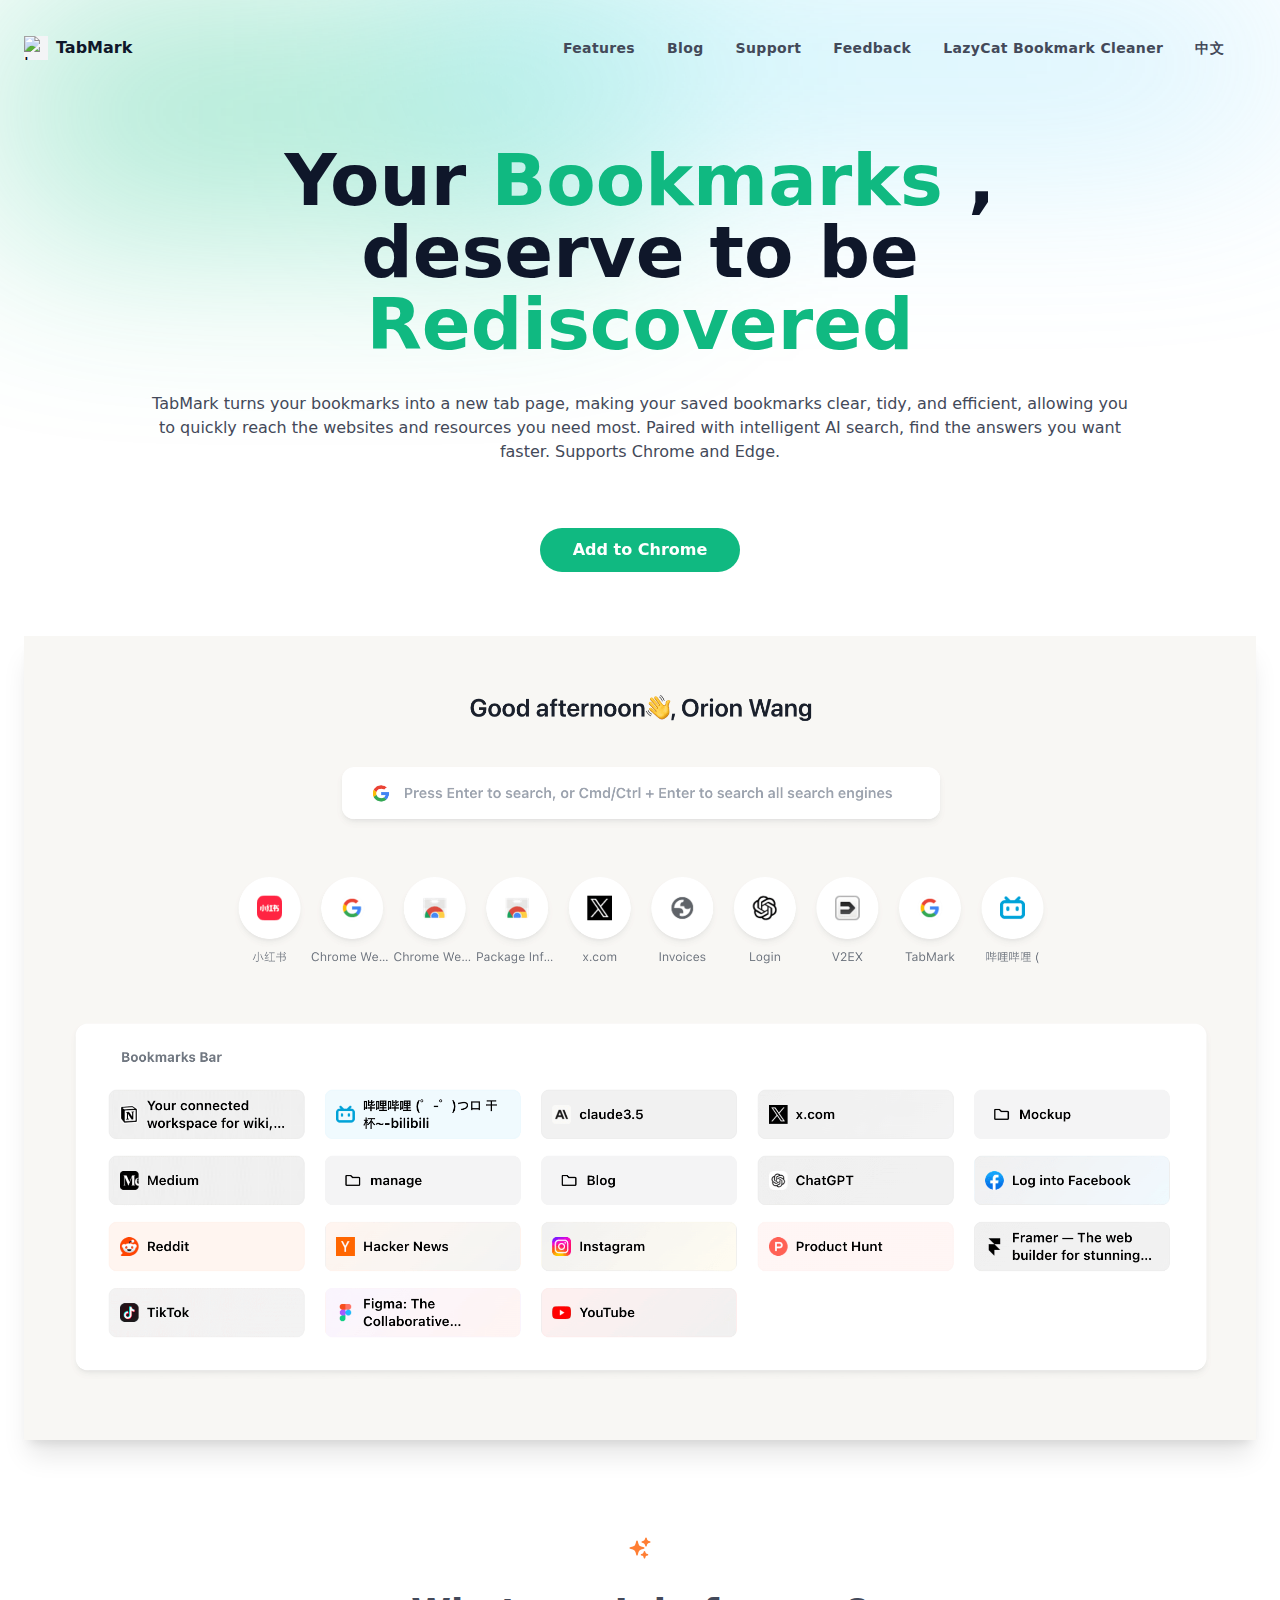
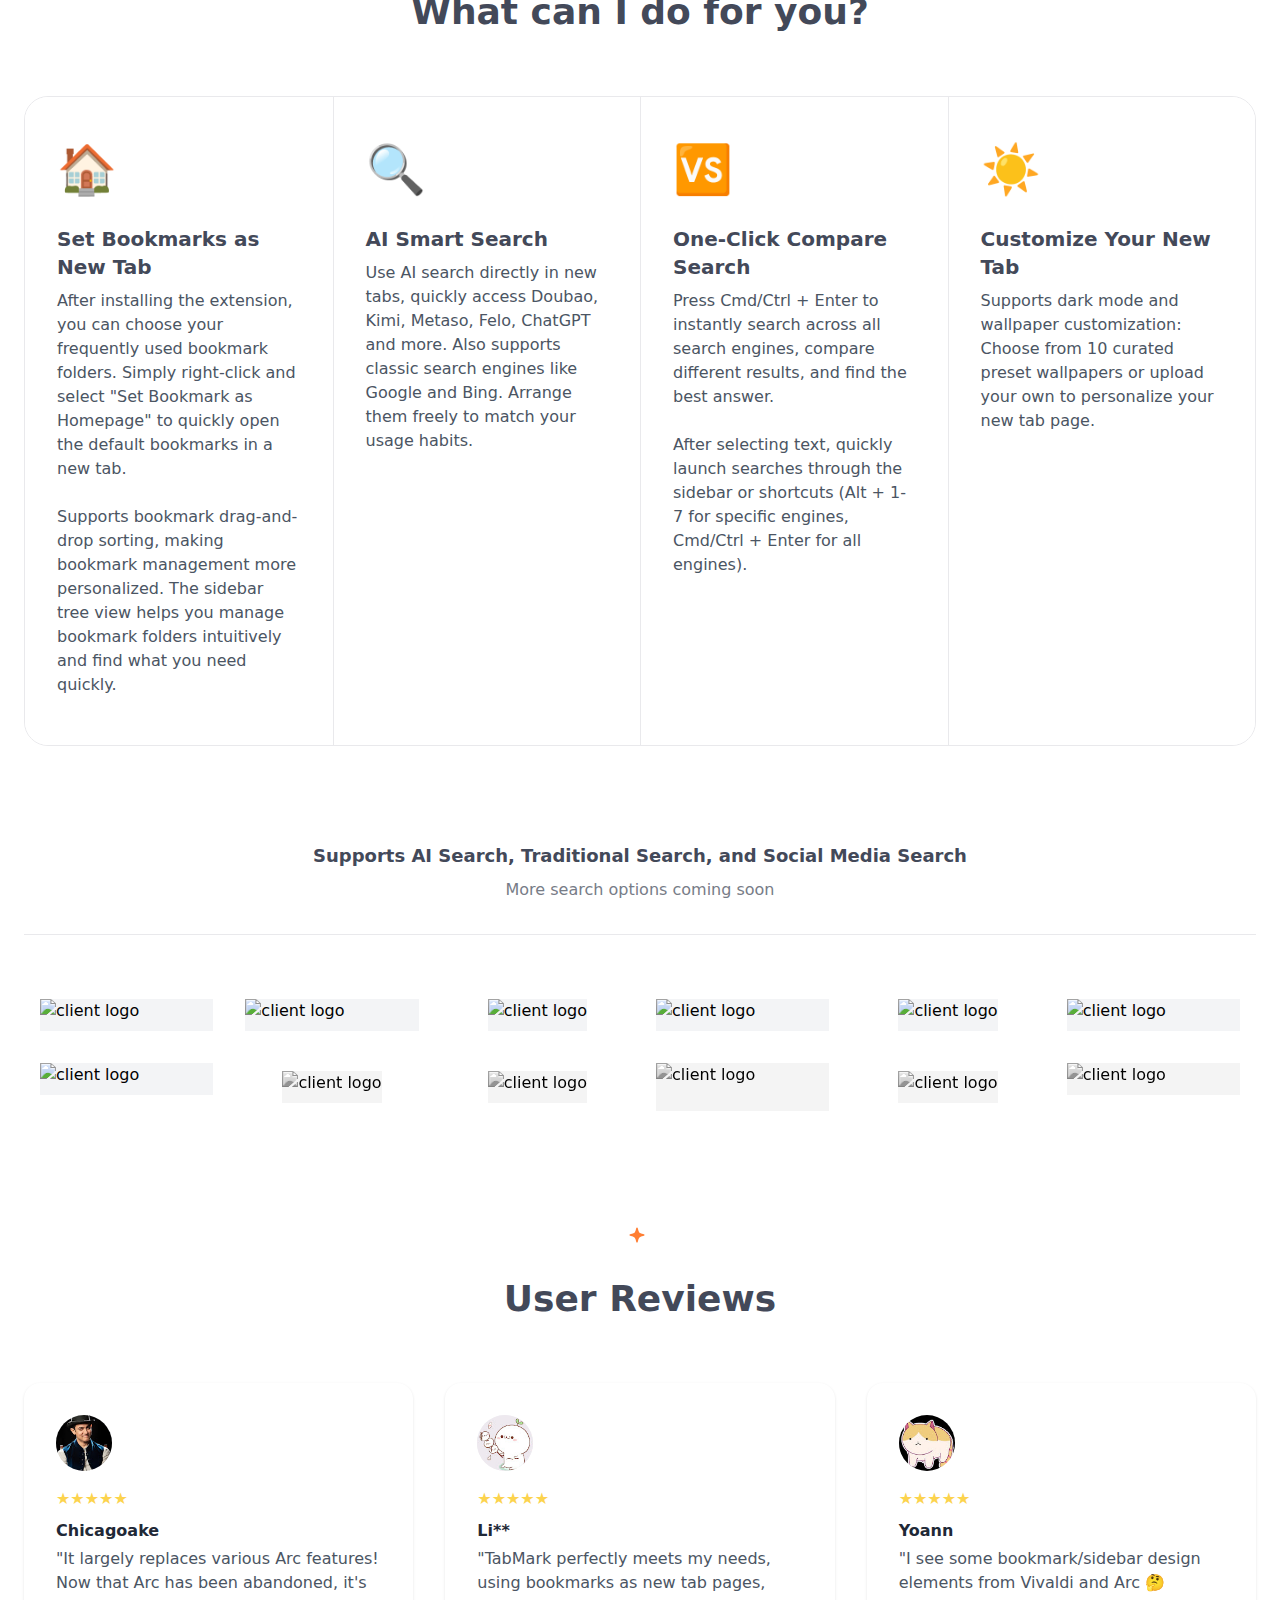
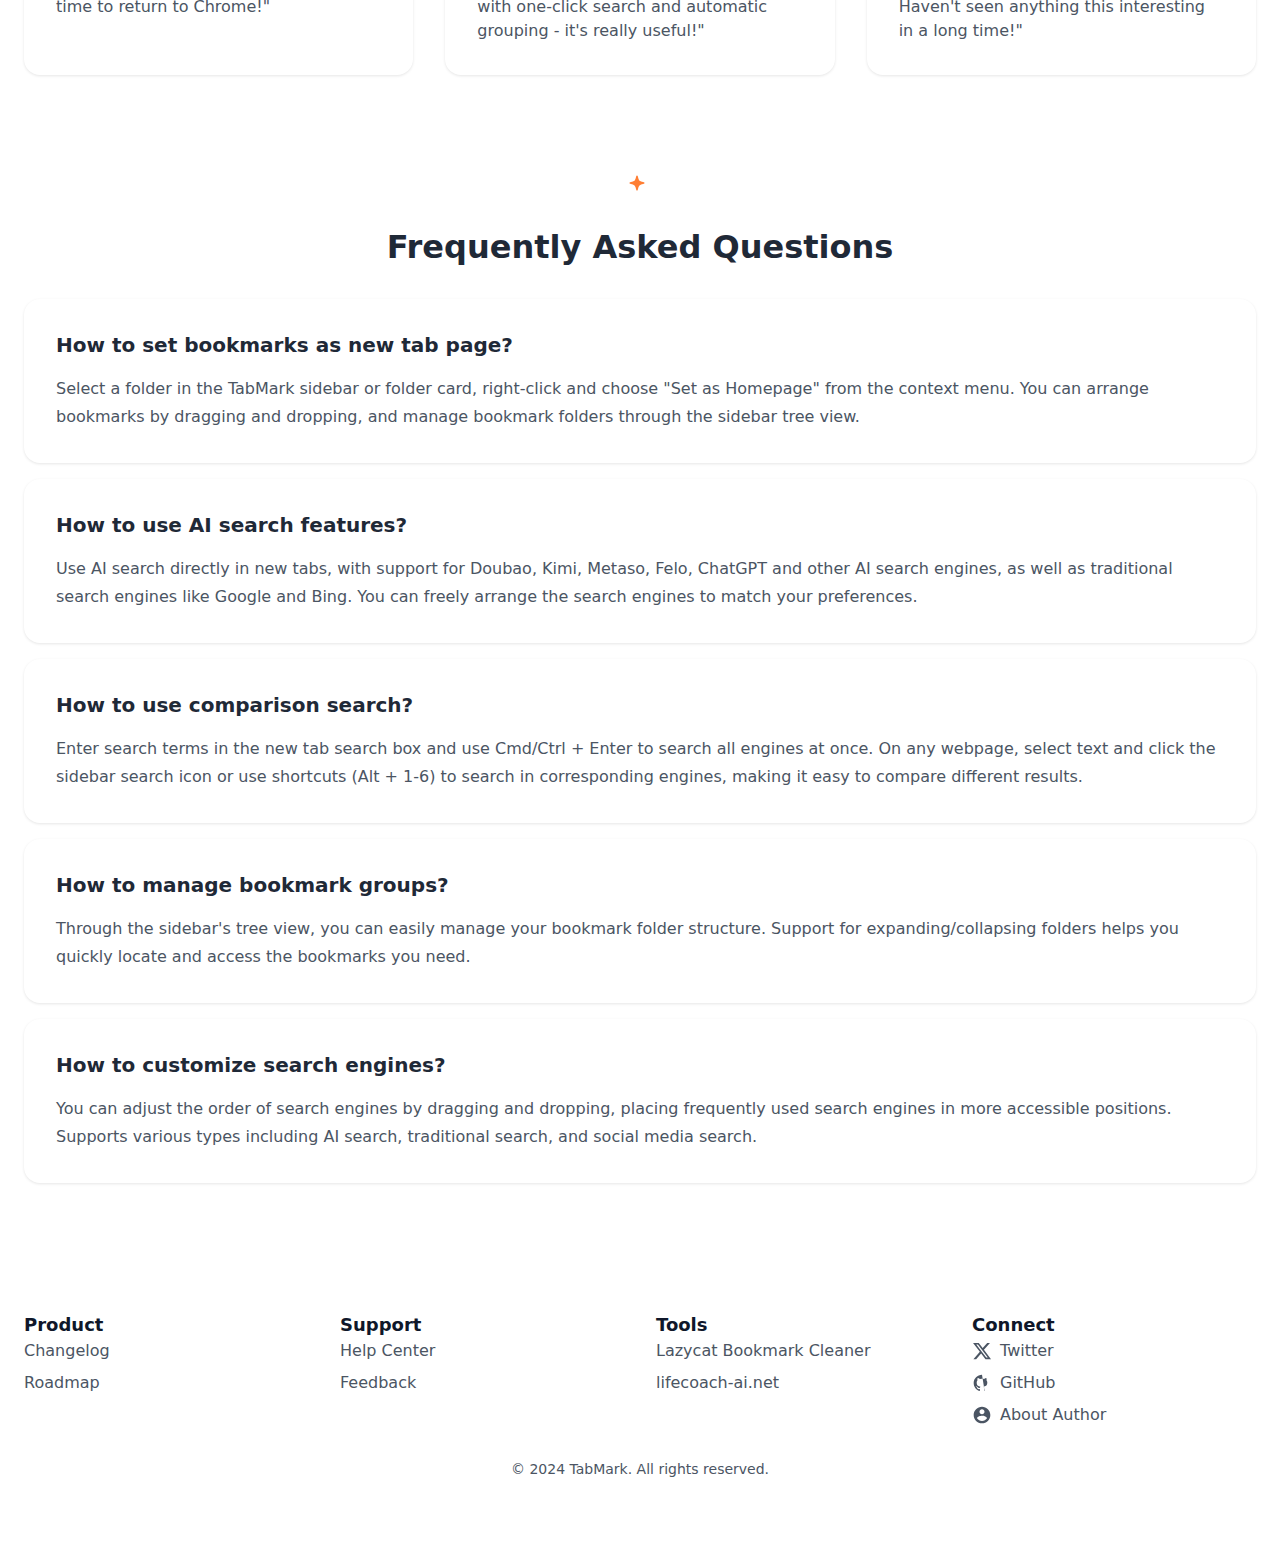
==== en/index.html @ f9d6dd1e "优化" ====
<!DOCTYPE html>
<html lang="en" class="astro-BLV3VKFF">

<head>
    <meta charset="UTF-8">
    <meta name="viewport" content="width=device-width">
    <link rel="icon" type="image/svg+xml" href="../favicon.png">
    <meta name="generator" content="Astro v1.9.2">
    <meta name="description"
        content="Transform your Chrome new tab with TabMark. Set bookmarks as new tab page, use AI search, and enhance your browsing with smart features.">
    <meta name="keywords"
        content="TabMark,wow addons,addons, extension chrome browser, google extension, chrome extension, google chrome extensions, my favorites, bookmarks chrome, bookmarks chrome, homepage in google, google chrome, new tab, open bookmarks, bookmarks chrome,open bookmarks in new tab, custom bookmarks, custom new tab, start page, tab extension, new tab page, design, aesthetics, bookmark management, bookmark homepage, favorites bar management, browser homepage, browser design customization, ai search">
    <meta name="msvalidate.01" content="95F687B6489089359B18DE496FD5F23B" />
    <meta name="baidu-site-verification" content="codeva-D9jHMnyxP5" />
    <title>TabMark New Tab - Make Bookmark Management and AI Search More Efficient</title>
    <link as="font" crossorigin rel="preload"
        href="https://fonts.gstatic.com/s/urbanist/v15/L0xjDF02iFML4hGCyOCpRdycFsGxSrqDyx4fFg.ttf" type="font/ttf">
    <link as="font" crossorigin rel="preload"
        href="https://fonts.gstatic.com/s/urbanist/v15/L0xjDF02iFML4hGCyOCpRdycFsGxSrqD-R4fFg.ttf" type="font/ttf">
    <link as="font" crossorigin rel="preload"
        href="https://fonts.gstatic.com/s/urbanist/v15/L0xjDF02iFML4hGCyOCpRdycFsGxSrqDFRkfFg.ttf" type="font/ttf">
    <link as="font" crossorigin rel="preload"
        href="https://fonts.gstatic.com/s/urbanist/v15/L0xjDF02iFML4hGCyOCpRdycFsGxSrqDLBkfFg.ttf" type="font/ttf">
    <style>
        @font-face {
            font-weight: 400;
            font-style: normal;
            font-family: Urbanist;
            font-display: swap;
            src: url(https://fonts.gstatic.com/s/urbanist/v15/L0xjDF02iFML4hGCyOCpRdycFsGxSrqDyx4fFg.ttf)
        }
    </style>
    <style>
        @font-face {
            font-weight: 500;
            font-style: normal;
            font-family: Urbanist;
            font-display: swap;
            src: url(https://fonts.gstatic.com/s/urbanist/v15/L0xjDF02iFML4hGCyOCpRdycFsGxSrqD-R4fFg.ttf)
        }
    </style>
    <style>
        @font-face {
            font-weight: 600;
            font-style: normal;
            font-family: Urbanist;
            font-display: swap;
            src: url(https://fonts.gstatic.com/s/urbanist/v15/L0xjDF02iFML4hGCyOCpRdycFsGxSrqDFRkfFg.ttf)
        }
    </style>
    <style>
        @font-face {
            font-weight: 700;
            font-style: normal;
            font-family: Urbanist;
            font-display: swap;
            src: url(https://fonts.gstatic.com/s/urbanist/v15/L0xjDF02iFML4hGCyOCpRdycFsGxSrqDLBkfFg.ttf)
        }
    </style>
    <style>
        html {
            font-family: Urbanist, _font_fallback_1723703610780, sans-serif;
        }

        @font-face {
            font-family: _font_fallback_1723703610780;
            size-adjust: 100.98%;
            src: local('Arial');
            ascent-override: 94.08%;
            descent-override: 24.76%;
            line-gap-override: 0.00%;
        }
    </style>

    <link rel="preload" href="../assets/5bb06fcb.css" as="style">
    <link rel="stylesheet" href="../assets/5bb06fcb.css" />
    <script type="module">let e = !1; const s = document.querySelector("#navlinks"), l = document.querySelector("#hamburger"), t = document.querySelector("#navLayer"), i = [...s.querySelector("ul").children]; function a() { e ? (s.classList.add("!visible", "!scale-100", "!opacity-100", "!lg:translate-y-0"), l.classList.add("toggled"), t.classList.add("origin-top", "scale-y-100")) : (s.classList.remove("!visible", "!scale-100", "!opacity-100", "!lg:translate-y-0"), l.classList.remove("toggled"), t.classList.remove("origin-top", "scale-y-100")) } l.addEventListener("click", () => { e = !e, a() }); i.forEach(c => { c.addEventListener("click", () => { e = !e, a() }) });
    </script>
    <!-- Google tag (gtag.js) -->
    <script async src="https://www.googletagmanager.com/gtag/js?id=G-21ZMLLTMMH"></script>
    <script>
        window.dataLayer = window.dataLayer || [];
        function gtag() { dataLayer.push(arguments); }
        gtag('js', new Date());

        gtag('config', 'G-21ZMLLTMMH');
    </script>

    <!-- Add Schema.org data for software application -->
    <script type="application/ld+json">
    {
        "@context": "https://schema.org",
        "@type": "SoftwareApplication",
        "name": "TabMark",
        "applicationCategory": "BrowserExtension",
        "description": "A Chrome new tab extension that transforms your bookmarks into new tab page, featuring AI smart search.",
        "operatingSystem": ["Chrome OS","Windows","macOS","Linux"],
        "offers": {
            "@type": "Offer",
            "price": "0",
            "priceCurrency": "USD"
        },
        "softwareVersion": "1.235",
        "url": "https://www.ainewtab.app",
        "downloadUrl": "https://chromewebstore.google.com/detail/tabmark-bookmark-new-tab/jpejneelbjckppjapemgfeheifljmaib",
        "aggregateRating": {
            "@type": "AggregateRating",
            "ratingValue": "5",
            "ratingCount": "10"
        }
    }
    </script>

    <!-- Add SEO meta tags -->
    <meta name="robots" content="index, follow">
    <!-- Open Graph tags -->
    <meta property="og:title" content="TabMark New Tab - Make Bookmark Management and AI Search More Efficient">
    <meta property="og:description" content="TabMark transforms your bookmarks into new tab page, featuring AI smart search to make your browsing more efficient.">
    <meta property="og:image" content="https://www.ainewtab.app/screenshot.png">
    <meta property="og:url" content="https://www.ainewtab.app/">
    <meta property="og:type" content="website">

    <!-- Twitter Card tags -->
    <meta name="twitter:card" content="summary_large_image">
    <meta name="twitter:title" content="TabMark New Tab - Make Bookmark Management and AI Search More Efficient">
    <meta name="twitter:description" content="TabMark transforms your bookmarks into new tab page, featuring AI smart search to make your browsing more efficient.">
    <meta name="twitter:image" content="https://www.ainewtab.app/screenshot.png">

    <!-- Add canonical and alternate language links -->
    <link rel="canonical" href="https://www.ainewtab.app/en/" />
    <link rel="alternate" hreflang="en" href="https://www.ainewtab.app/en/" />
    <link rel="alternate" hreflang="zh-CN" href="https://www.ainewtab.app/zh-cn/" />
    <link rel="preconnect" href="https://fonts.gstatic.com" crossorigin>
    <link rel="preconnect" href="https://www.googletagmanager.com" crossorigin>

    <!-- Add FAQ Schema -->
    <script type="application/ld+json">
    {
        "@context": "https://schema.org",
        "@type": "FAQPage",
        "mainEntity": [
            {
                "@type": "Question",
                "name": "How to set bookmarks as new tab page?",
                "acceptedAnswer": {
                    "@type": "Answer",
                    "text": "Select a folder in the TabMark sidebar or folder card, right-click and choose 'Set as Homepage' from the context menu. You can arrange bookmarks by dragging and dropping, and manage bookmark folders through the sidebar tree view."
                }
            },
            {
                "@type": "Question",
                "name": "How to use AI search features?",
                "acceptedAnswer": {
                    "@type": "Answer",
                    "text": "Use AI search directly in new tabs, with support for Doubao, Kimi, Metaso, Felo, ChatGPT and other AI search engines, as well as traditional search engines like Google and Bing. You can freely arrange the search engines to match your preferences."
                }
            },
            {
                "@type": "Question",
                "name": "How to use comparison search?",
                "acceptedAnswer": {
                    "@type": "Answer",
                    "text": "Enter search terms in the new tab search box and use Cmd/Ctrl + Enter to search all engines at once. On any webpage, select text and click the sidebar search icon or use shortcuts (Alt + 1-6) to search in corresponding engines, making it easy to compare different results."
                }
            },
            {
                "@type": "Question",
                "name": "How to manage bookmark groups?",
                "acceptedAnswer": {
                    "@type": "Answer",
                    "text": "Through the sidebar's tree view, you can easily manage your bookmark folder structure. Support for expanding/collapsing folders helps you quickly locate and access the bookmarks you need."
                }
            },
            {
                "@type": "Question",
                "name": "How to customize search engines?",
                "acceptedAnswer": {
                    "@type": "Answer",
                    "text": "You can adjust the order of search engines by dragging and dropping, placing frequently used search engines in more accessible positions. Supports various types including AI search, traditional search, and social media search."
                }
            }
        ]
    }
    </script>
    <script>
        function detectBrowserAndRedirect() {
            // 检测 Edge 浏览器
            const isEdge = navigator.userAgent.indexOf("Edg") != -1;

            // 商店链接
            const chromeStoreUrl = "https://chromewebstore.google.com/detail/tabmark-bookmark-new-tab/jpejneelbjckppjapemgfeheifljmaib";
            const edgeStoreUrl = "https://microsoftedge.microsoft.com/addons/detail/tabmarkbookmark-new-tab/gbndiacllfljcmojlfgookcdjkbcigmg";

            // 根据浏览器类型跳转
            if (isEdge) {
                window.open(edgeStoreUrl, '_blank');
            } else {
                // 默认跳转到 Chrome 商店
                window.open(chromeStoreUrl, '_blank');
            }
        }

        // 页面加载时设置按钮文本
        window.onload = function () {
            const buttonText = document.getElementById('browser-button-text');
            const isEdge = navigator.userAgent.indexOf("Edg") != -1;
            buttonText.textContent = isEdge ? "Add to Edge" : "Add to Chrome";
        }
    </script>

</head>

<body class="bg-white dark:bg-gray-900 astro-BLV3VKFF">


    <header class="astro-HAP4XUPI">
        <nav
            class="absolute z-10 w-full border-b border-black/5 dark:border-white/5 lg:border-transparent astro-HAP4XUPI">
            <div class="max-w-7xl mx-auto px-6 md:px-12 xl:px-6">
                <div
                    class="relative flex flex-wrap items-center justify-between gap-6 py-8 md:gap-0 md:py-8 astro-HAP4XUPI">
                    <div class="relative z-20 flex w-full justify-between md:px-0 lg:w-max astro-HAP4XUPI">
                        <a href="/#home" aria-label="logo" class="flex items-center space-x-2 astro-HAP4XUPI">
                            <div aria-hidden="true" class="flex space-x-1 astro-HAP4XUPI">
                                <img src="../icon-128.png" alt="Logo" class="h-6 w-6 astro-HAP4XUPI">
                            </div>

                            <span class="text-2xl font-bold text-gray-900 dark:text-white astro-HAP4XUPI">TabMark</span>
                        </a>

                        <div class="relative flex max-h-10 items-center lg:hidden astro-HAP4XUPI">
                            <button aria-label="humburger" id="hamburger" class="relative -mr-6 p-6 astro-HAP4XUPI">
                                <div aria-hidden="true" id="line"
                                    class="m-auto h-0.5 w-5 rounded bg-sky-900 transition duration-300 dark:bg-gray-300 astro-HAP4XUPI">
                                </div>
                                <div aria-hidden="true" id="line2"
                                    class="m-auto mt-2 h-0.5 w-5 rounded bg-sky-900 transition duration-300 dark:bg-gray-300 astro-HAP4XUPI">
                                </div>
                            </button>
                        </div>
                    </div>
                    <div id="navLayer" aria-hidden="true"
                        class="fixed inset-0 z-10 h-screen w-screen origin-bottom scale-y-0 bg-white/70 backdrop-blur-2xl transition duration-500 dark:bg-gray-900/70 lg:hidden astro-HAP4XUPI">
                    </div>
                    <div id="navlinks"
                        class="invisible absolute top-full left-0 z-20 w-full origin-top-right translate-y-1 scale-90 flex-col flex-wrap justify-end gap-6 rounded-3xl border border-gray-100 bg-white p-8 opacity-0 shadow-2xl shadow-gray-600/10 transition-all duration-300 dark:border-gray-700 dark:bg-gray-800 dark:shadow-none lg:visible lg:relative lg:flex lg:w-7/12 lg:translate-y-0 lg:scale-100 lg:flex-row lg:items-center lg:gap-0 lg:border-none lg:bg-transparent lg:p-0 lg:opacity-100 lg:shadow-none astro-HAP4XUPI">
                        <div class="w-full text-gray-600 dark:text-gray-200 lg:w-auto lg:pr-4 lg:pt-0 astro-HAP4XUPI">
                            <ul class="flex flex-col gap-6 tracking-wide lg:flex-row lg:gap-0 lg:text-sm astro-HAP4XUPI">
                                <li class="astro-HAP4XUPI">
                                    <a href="#features" class="flex gap-2 font-semibold text-gray-700 transition hover:text-primary dark:text-white dark:hover:text-white md:px-4 astro-HAP4XUPI">
                                        <span class="astro-HAP4XUPI">Features</span>
                                    </a>
                                </li>
                                <li class="astro-HAP4XUPI">
                                    <a href="https://cooing-loganberry-b74.notion.site/TabMark-Bookmark-New-Tab-7a083a74f84e4bb48345e389c1e53717?pvs=74" target="_blank" class="flex gap-2 font-semibold text-gray-700 transition hover:text-primary dark:text-white dark:hover:text-white md:px-4 astro-HAP4XUPI">
                                        <span class="astro-HAP4XUPI">Blog</span>
                                    </a>
                                </li>
                                <li class="astro-HAP4XUPI">
                                    <a href="https://cooing-loganberry-b74.notion.site/TabMark-Support-14d1ee1c3b3a8063a82ef1b1bfc2e11e" target="_blank" class="flex gap-2 font-semibold text-gray-700 transition hover:text-primary dark:text-white dark:hover:text-white md:px-4 astro-HAP4XUPI">
                                        <span class="astro-HAP4XUPI">Support</span>
                                    </a>
                                </li>
                                <li class="astro-HAP4XUPI">
                                    <a href="https://cooing-loganberry-b74.notion.site/TabMark-Bookmark-New-Tab-Product-Suggestions-14d1ee1c3b3a8063a82ef1b1bfc2e11e" target="_blank" class="flex gap-2 font-semibold text-gray-700 transition hover:text-primary dark:text-white dark:hover:text-white md:px-4 astro-HAP4XUPI">
                                        <span class="astro-HAP4XUPI">Feedback</span>
                                    </a>
                                </li>

                                <li class="astro-HAP4XUPI">
                                    <a href="../LazyCat-Bookmark-Cleaner/en/index.html" target="_blank" class="flex gap-2 font-semibold text-gray-700 transition hover:text-primary dark:text-white dark:hover:text-white md:px-4 astro-HAP4XUPI">
                                        <span class="astro-HAP4XUPI">LazyCat Bookmark Cleaner</span>
                                    </a>
                                </li>
                                <li class="astro-HAP4XUPI">
                                    <a href="../zh-cn/index.html"
                                        class="flex gap-2 font-semibold text-gray-700 transition hover:text-primary dark:text-white dark:hover:text-white md:px-4 astro-HAP4XUPI">
                                        <span class="astro-HAP4XUPI">中文</span>
                                    </a>
                                </li>
                            </ul>
                        </div>


                    </div>
                </div>
            </div>
        </nav>
    </header>


    <main class="space-y-24 mb-1">
        <div class="relative" id="home">
            <div aria-hidden="true" class="absolute inset-0 grid grid-cols-2 -space-x-52 opacity-40 dark:opacity-20">
                <div class="blur-[106px] h-56 bg-gradient-to-br from-primary to-emerald-400 dark:from-emerald-600">
                </div>
                <div class="blur-[106px] h-32 bg-gradient-to-r from-cyan-400 to-sky-300 dark:to-indigo-600"></div>
            </div>
            <div class="max-w-7xl mx-auto px-6 md:px-12 xl:px-6">
                <div class="relative pt-36 ml-auto">
                    <div class="lg:w-2/3 text-center mx-auto">
                        <h1 class="text-gray-900 dark:text-white font-bold text-5xl md:text-6xl xl:text-7xl">
                            Your <span class="text-primary dark:text-white">Bookmarks</span> , deserve to be <span class="text-primary dark:text-white">Rediscovered</span>
                        </h1>
                        <p class="mt-8 text-gray-700 dark:text-gray-300">
                            TabMark turns your bookmarks into a new tab page, making your saved bookmarks clear, tidy, and efficient, allowing you to quickly reach the websites and resources you need most. Paired with intelligent AI search, find the answers you want faster. Supports Chrome and Edge.
                        </p>
                        <div class="mt-16 flex flex-wrap justify-center gap-y-4 gap-x-6">
                            <div class="button-container">
                                <button 
                                    onclick="detectBrowserAndRedirect()"
                                    class="relative flex h-11 w-full items-center justify-center px-6 rounded-full bg-primary hover:bg-primary/90 active:scale-95 transition duration-300">
                                    <span id="browser-button-text" class="text-base font-semibold text-white">Add to Browser</span>
                                </button>
                            </div>
                        </div>
                    </div>
                    <img src="../screenshot1.png" alt="TabMark new tab screenshot" class="mt-16 mx-auto shadow-xl" style="width: 100%; max-width: 1232px; aspect-ratio: 1232/804; height: auto; object-fit: contain;" loading="lazy">
                </div>
            </div>
        </div>
        <div id="features">
            <div class="max-w-7xl mx-auto px-6 md:px-12 xl:px-6">
                <div class="md:w-2/3 lg:w-1/2 mx-auto text-center">
                    <div class="flex justify-center items-center">
                        <svg xmlns="http://www.w3.org/2000/svg" viewBox="0 0 24 24" fill="currentColor"
                            class="w-6 h-6 text-secondary">
                            <path fill-rule="evenodd"
                                d="M9 4.5a.75.75 0 01.721.544l.813 2.846a3.75 3.75 0 002.576 2.576l2.846.813a.75.75 0 010 1.442l-2.846.813a3.75 3.75 0 00-2.576 2.576l-.813 2.846a.75.75 0 01-1.442 0l-.813-2.846a3.75 3.75 0 00-2.576-2.576l-2.846-.813a.75.75 0 010-1.442l2.846-.813A3.75 3.75 0 007.466 7.89l.813-2.846A.75.75 0 019 4.5zM18 1.5a.75.75 0 01.728.568l.258 1.036c.236.94.97 1.674 1.91 1.91l1.036.258a.75.75 0 010 1.456l-1.036.258c-.94.236-1.674.97-1.91 1.91l-.258 1.036a.75.75 0 01-1.456 0l-.258-1.036a2.625 2.625 0 00-1.91-1.91l-1.036-.258a.75.75 0 010-1.456l1.036-.258a2.625 2.625 0 001.91-1.91l.258-1.036A.75.75 0 0118 1.5zM16.5 15a.75.75 0 01.712.513l.394 1.183c.15.447.5.799.948.948l1.183.395a.75.75 0 010 1.422l-1.183.395c-.447.15-.799.5-.948.948l-.395 1.183a.75.75 0 01-1.422 0l-.395-1.183a1.5 1.5 0 00-.948-.948l-1.183-.395a.75.75 0 010-1.422l1.183-.395c.447-.15.799-.5.948-.948l.395-1.183A.75.75 0 0116.5 15z"
                                clip-rule="evenodd"></path>
                        </svg>
                    </div>

                    <h2 class="my-8 text-2xl font-bold text-gray-700 dark:text-white md:text-4xl">
                    What can I do for you?
                    </h2>
                </div>
                <div
                    class="mt-16 grid divide-x divide-y divide-gray-100 dark:divide-gray-700 overflow-hidden rounded-3xl border border-gray-100 text-gray-600 dark:border-gray-700 sm:grid-cols-2 lg:grid-cols-4 lg:divide-y-0 xl:grid-cols-4">
                    <div
                        class="group relative bg-white dark:bg-gray-800 transition hover:z-[1] hover:shadow-2xl hover:shadow-gray-600/10">
                        <div class="relative space-y-8 py-12 p-8">
                            <span class="w-12 text-5xl inline-block">
                                🏠
                            </span>


                            <div class="space-y-2">
                                <h5
                                    class="text-xl font-semibold text-gray-700 dark:text-white transition group-hover:text-secondary">
                                    Set Bookmarks as New Tab
                                </h5>
                                <p class="text-gray-600 dark:text-gray-300">
                                    After installing the extension, you can choose your frequently used bookmark folders. Simply right-click and select "Set
                                    Bookmark as Homepage" to quickly open the default bookmarks in a new tab.<br><br>
                                    Supports bookmark drag-and-drop sorting, making bookmark management more personalized. The sidebar tree view helps you manage bookmark folders intuitively and find what you need quickly.
                                </p>
                            </div>
                        </div>
                    </div>
                    <div
                        class="group relative bg-white dark:bg-gray-800 transition hover:z-[1] hover:shadow-2xl hover:shadow-gray-600/10">
                        <div class="relative space-y-8 py-12 p-8">
                            <span class="w-12 text-5xl inline-block">
                                🔍
                            </span>
                            <div class="space-y-2">
                                <h5
                                    class="text-xl font-semibold text-gray-700 dark:text-white transition group-hover:text-secondary">
                                    AI Smart Search
                                </h5>
                                <p class="text-gray-600 dark:text-gray-300">
                                    Use AI search directly in new tabs, quickly access Doubao, Kimi, Metaso, Felo, ChatGPT and more. Also supports classic search engines like Google and Bing. Arrange them freely to match your usage habits.
                                </p>
                            </div>
                        </div>
                    </div>
                    <div
                        class="group relative bg-white dark:bg-gray-800 transition hover:z-[1] hover:shadow-2xl hover:shadow-gray-600/10">
                        <div class="relative space-y-8 py-12 p-8">
                            <span class="w-12 text-5xl inline-block">
                                🆚
                            </span>

                            <div class="space-y-2">
                                <h5
                                    class="text-xl font-semibold text-gray-700 dark:text-white transition group-hover:text-secondary">
                                    One-Click Compare Search
                                </h5>
                                <p class="text-gray-600 dark:text-gray-300">
                                    Press Cmd/Ctrl + Enter to instantly search across all search engines, compare different results, and find the best
                                    answer.
                                    <br><br>
                                    After selecting text, quickly launch searches through the sidebar or shortcuts (Alt + 1-7 for specific engines, Cmd/Ctrl
                                    + Enter for all engines).
                                </p>
                            </div>
                        </div>
                    </div>
                    <div
                        class="group relative bg-white dark:bg-gray-800 transition hover:z-[1] hover:shadow-2xl hover:shadow-gray-600/10">
                        <div class="relative space-y-8 py-12 p-8">
                            <span class="w-12 text-5xl inline-block">
                                ☀️
                            </span>

                            <div class="space-y-2">
                                <h5
                                    class="text-xl font-semibold text-gray-700 dark:text-white transition group-hover:text-secondary">
                                    Customize Your New Tab
                                </h5>
                                <p class="text-gray-600 dark:text-gray-300">
                                    Supports dark mode and wallpaper customization: Choose from 10 curated preset wallpapers or upload your own to personalize your
                                    new tab page.
                                </p>
                            </div>
                        </div>
                    </div>
                </div>
                <div class="hidden py-8 mt-16 border-b border-gray-100 dark:border-gray-800 sm:flex justify-center">
                    <div class="text-center">
                        <h6 class="text-lg font-semibold text-gray-700 dark:text-white">Supports AI Search, Traditional Search, and Social Media Search</h6>
                        <p class="mt-2 text-gray-500">More search options coming soon</p>
                    </div>
                </div>
                <div class="mt-12 grid grid-cols-3 sm:grid-cols-4 md:grid-cols-6">
                    <div class="p-4  transition duration-200 hover:grayscale-0">
                        <img src="../images/clients/google-logo.svg" class="h-8 w-auto mx-auto" loading="lazy"
                            alt="client logo" width="" height="">
                    </div>
                    <div class="p-4  transition duration-200 hover:grayscale-0">
                        <img src="../images/clients/bing-logo.png" class="h-8 w-auto mx-auto" loading="lazy"
                            alt="client logo" width="" height="">
                    </div>
                    <div class="p-4 flex transition duration-200 hover:grayscale-0">
                        <img src="../images/clients/chatgpt-logo.svg" class="h-8 w-auto m-auto" loading="lazy"
                            alt="client logo" width="" height="">
                    </div>
                    <div class="p-4 transition duration-200 hover:grayscale-0">
                        <img src="../images/clients/felo-logo.svg" class="h-8 w-auto mx-auto" loading="lazy"
                            alt="client logo" width="" height="">
                    </div>
                    <div class="p-4 flex transition duration-200 hover:grayscale-0">
                        <img src="../images/clients/doubao-logo.png" class="h-8 w-auto m-auto" loading="lazy"
                            alt="client logo" width="" height="">
                    </div>
                    <div class="p-4 transition duration-200 hover:grayscale-0">
                        <img src="../images/clients/kimi-logo.svg" class="h-8 w-auto mx-auto" loading="lazy"
                            alt="client logo" width="" height="">
                    </div>
                    <div class="p-4  transition duration-200 hover:grayscale-0">
                        <img src="../images/clients/metaso-logo.png" class="h-8 w-auto mx-auto" loading="lazy"
                            alt="client logo" width="" height="">
                    </div>
                    <div class="p-4 grayscale flex transition duration-200 hover:grayscale-0">
                        <img src="../images/clients/perplexity-logo.svg" class="h-8 w-auto m-auto" loading="lazy"
                            alt="client logo" width="" height="">
                    </div>
                    <div class="p-4 grayscale flex transition duration-200 hover:grayscale-0">
                        <img src="../images/clients/claude-logo.svg" class="h-8 w-auto m-auto" loading="lazy"
                            alt="client logo" width="" height="">
                    </div>
                    <div class="p-4 grayscale transition duration-200 hover:grayscale-0">
                        <img src="../images/clients/jike-logo.svg" class="h-12 w-auto mx-auto" loading="lazy"
                            alt="client logo" width="" height="">
                    </div>
                    <div class="p-4 grayscale flex transition duration-200 hover:grayscale-0">
                        <img src="../images/clients/twitter-logo.png" class="h-8 w-auto m-auto" loading="lazy"
                            alt="client logo" width="" height="">
                    </div>
                    <div class="p-4 grayscale transition duration-200 hover:grayscale-0">
                        <img src="../images/clients/xiaohongshu-logo.svg" class="h-8 w-auto mx-auto" loading="lazy"
                            alt="client logo" width="" height="">
                    </div>
                </div>
            </div>
        </div>
        <div id="testimonials">
            <div class="max-w-7xl mx-auto px-6 md:px-12 xl:px-6">
                <div class="md:w-2/3 lg:w-1/2 mx-auto text-center">
                    <div class="flex justify-center items-center">
                        <svg xmlns="http://www.w3.org/2000/svg" viewBox="0 0 24 24" fill="currentColor" class="w-6 h-6 text-secondary">
                            <path fill-rule="evenodd" d="M9 4.5a.75.75 0 01.721.544l.813 2.846a3.75 3.75 0 002.576 2.576l2.846.813a.75.75 0 010 1.442l-2.846.813a3.75 3.75 0 00-2.576 2.576l-.813 2.846a.75.75 0 01-1.442 0l-.813-2.846a3.75 3.75 0 00-2.576-2.576l-2.846-.813a.75.75 0 010-1.442l2.846-.813A3.75 3.75 0 007.466 7.89l.813-2.846A.75.75 0 019 4.5z" clip-rule="evenodd"></path>
                        </svg>
                    </div>
                    <h2 class="my-8 text-2xl font-bold text-gray-700 dark:text-white md:text-4xl">
                        User Reviews
                    </h2>
                </div>
                
                <div class="grid gap-8 md:grid-cols-2 lg:grid-cols-3 mt-16">
                    <!-- Testimonial 1 -->
                    <div class="testimonial-item">
                        <img src="../images/avatars/avatars-1.jpg" alt="User Avatar" class="user-avatar">
                        <div class="rating">
                            ★★★★★
                        </div>
                        <div class="user-name">Chicagoake</div>
                        <p class="text-gray-600 dark:text-gray-300">
                            "It largely replaces various Arc features! Now that Arc has been abandoned, it's time to return to Chrome!"
                        </p>
                    </div>

                    <!-- Testimonial 2 -->
                    <div class="testimonial-item">
                        <img src="../images/avatars/avatars-2.jpg" alt="User Avatar" class="user-avatar">
                        <div class="rating">
                            ★★★★★
                        </div>
                        <div class="user-name">Li**</div>
                        <p class="text-gray-600 dark:text-gray-300">
                            "TabMark perfectly meets my needs, using bookmarks as new tab pages, with one-click search and automatic grouping - it's really useful!"
                        </p>
                    </div>

                    <!-- Testimonial 3 -->
                    <div class="testimonial-item">
                        <img src="../images/avatars/avatars-3.jpg" alt="User Avatar" class="user-avatar">
                        <div class="rating">
                            ★★★★★
                        </div>
                        <div class="user-name">Yoann</div>
                        <p class="text-gray-600 dark:text-gray-300">
                            "I see some bookmark/sidebar design elements from Vivaldi and Arc 🤔 Haven't seen anything this interesting in a long time!"
                        </p>
                    </div>
                </div>
            </div>
        </div>
        <div class="relative py-16" id="faq">
            <div class="max-w-7xl mx-auto px-6 md:px-12 xl:px-6">
                <div class="md:w-2/3 lg:w-1/2 mx-auto text-center mb-16">
                    <div class="flex justify-center items-center">
                        <svg xmlns="http://www.w3.org/2000/svg" viewBox="0 0 24 24" fill="currentColor" class="w-6 h-6 text-secondary">
                            <path fill-rule="evenodd" d="M9 4.5a.75.75 0 01.721.544l.813 2.846a3.75 3.75 0 002.576 2.576l2.846.813a.75.75 0 010 1.442l-2.846.813a3.75 3.75 0 00-2.576 2.576l-.813 2.846a.75.75 0 01-1.442 0l-.813-2.846a3.75 3.75 0 00-2.576-2.576l-2.846-.813a.75.75 0 010-1.442l2.846-.813A3.75 3.75 0 007.466 7.89l.813-2.846A.75.75 0 019 4.5z" clip-rule="evenodd"></path>
                        </svg>
                    </div>
                    
                    <h2 class="my-8 text-2xl font-bold text-gray-700 dark:text-white md:text-4xl">
                        Frequently Asked Questions
                    </h2>
                </div>
                
                <div class="max-w-3xl mx-auto space-y-4">
                    <!-- FAQ Items -->
                    <div class="bg-white dark:bg-gray-800 rounded-2xl p-8 shadow-sm hover:shadow-md transition-shadow duration-300 faq-item">
                        <div class="space-y-4">
                            <h3 class="text-xl font-semibold text-gray-900 dark:text-white">
                                How to set bookmarks as new tab page?
                            </h3>
                            <p class="text-gray-600 dark:text-gray-300 leading-relaxed">
                                Select a folder in the TabMark sidebar or folder card, right-click and choose "Set as Homepage" from the context menu. You can arrange bookmarks by dragging and dropping, and manage bookmark folders through the sidebar tree view.
                            </p>
                        </div>
                    </div>

                    <!-- FAQ Item 2 -->
                    <div class="bg-white dark:bg-gray-800 rounded-2xl p-8 shadow-sm hover:shadow-md transition-shadow duration-300 faq-item">
                        <div class="space-y-4">
                            <h3 class="text-xl font-semibold text-gray-900 dark:text-white">
                                How to use AI search features?
                            </h3>
                            <p class="text-gray-600 dark:text-gray-300 leading-relaxed">
                                Use AI search directly in new tabs, with support for Doubao, Kimi, Metaso, Felo, ChatGPT and other AI search engines, as well as traditional search engines like Google and Bing. You can freely arrange the search engines to match your preferences.
                            </p>
                        </div>
                    </div>

                    <!-- FAQ Item 3 -->
                    <div class="bg-white dark:bg-gray-800 rounded-2xl p-8 shadow-sm hover:shadow-md transition-shadow duration-300 faq-item">
                        <div class="space-y-4">
                            <h3 class="text-xl font-semibold text-gray-900 dark:text-white">
                                How to use comparison search?
                            </h3>
                            <p class="text-gray-600 dark:text-gray-300 leading-relaxed">
                                Enter search terms in the new tab search box and use Cmd/Ctrl + Enter to search all engines at once. On any webpage, select text and click the sidebar search icon or use shortcuts (Alt + 1-6) to search in corresponding engines, making it easy to compare different results.
                            </p>
                        </div>
                    </div>

                    <!-- FAQ Item 4 -->
                    <div class="bg-white dark:bg-gray-800 rounded-2xl p-8 shadow-sm hover:shadow-md transition-shadow duration-300 faq-item">
                        <div class="space-y-4">
                            <h3 class="text-xl font-semibold text-gray-900 dark:text-white">
                                How to manage bookmark groups?
                            </h3>
                            <p class="text-gray-600 dark:text-gray-300 leading-relaxed">
                                Through the sidebar's tree view, you can easily manage your bookmark folder structure. Support for expanding/collapsing folders helps you quickly locate and access the bookmarks you need.
                            </p>
                        </div>
                    </div>

                    <!-- FAQ Item 5 -->
                    <div class="bg-white dark:bg-gray-800 rounded-2xl p-8 shadow-sm hover:shadow-md transition-shadow duration-300 faq-item">
                        <div class="space-y-4">
                            <h3 class="text-xl font-semibold text-gray-900 dark:text-white">
                                How to customize search engines?
                            </h3>
                            <p class="text-gray-600 dark:text-gray-300 leading-relaxed">
                                You can adjust the order of search engines by dragging and dropping, placing frequently used search engines in more accessible positions. Supports various types including AI search, traditional search, and social media search.
                            </p>
                        </div>
                    </div>
                </div>
            </div>
        </div>

    </main>
    <footer class="relative pt-32 pb-16 mt-16">
        <div class="max-w-7xl mx-auto px-6 md:px-12 xl:px-6">
            <div class="grid grid-cols-2 gap-8 sm:grid-cols-3 lg:grid-cols-4">
                <!-- Product Links -->
                <div>
                    <h3 class="text-lg font-semibold text-gray-900 dark:text-white">Product</h3>
                    <ul class="mt-4 space-y-2">
                        <li>
                            <a href="https://cooing-loganberry-b74.notion.site/Changelog-15b1ee1c3b3a80cb965fd3515e2d4fd2" 
                               class="text-gray-600 dark:text-gray-300 hover:text-primary dark:hover:text-white transition">
                                Changelog
                            </a>
                        </li>
                        <li>
                            <a href="https://cooing-loganberry-b74.notion.site/Tabmark-Roadmap-15b1ee1c3b3a8034a6c7d68abffd6e41" 
                               class="text-gray-600 dark:text-gray-300 hover:text-primary dark:hover:text-white transition">
                                Roadmap
                            </a>
                        </li>
                    </ul>
                </div>

                <!-- Support Links -->
                <div>
                    <h3 class="text-lg font-semibold text-gray-900 dark:text-white">Support</h3>
                    <ul class="mt-4 space-y-2">
                        <li>
                            <a href="https://cooing-loganberry-b74.notion.site/Tutorial-for-Using-TabMark-Bookmark-New-Tab-14d1ee1c3b3a801684e0ffc4d44fed54?pvs=73" 
                               class="text-gray-600 dark:text-gray-300 hover:text-primary dark:hover:text-white transition">
                                Help Center
                            </a>
                        </li>
                        <li>
                            <a href="https://cooing-loganberry-b74.notion.site/TabMark-Bookmark-New-Tab-Product-Suggestions-14d1ee1c3b3a8063a82ef1b1bfc2e11e" 
                               class="text-gray-600 dark:text-gray-300 hover:text-primary dark:hover:text-white transition">
                                Feedback
                            </a>
                        </li>
                    </ul>
                </div>

                <!-- Recommended Tools -->
                <div>
                    <h3 class="text-lg font-semibold text-gray-900 dark:text-white">Tools</h3>
                    <ul class="mt-4 space-y-2">
                        <li>
                            <a href="https://www.ainewtab.app/LazyCat-Bookmark-Cleaner/en/" 
                               class="text-gray-600 dark:text-gray-300 hover:text-primary dark:hover:text-white transition">
                                Lazycat Bookmark Cleaner
                            </a>
                        </li>
                        <li>
                            <a href="https://www.lifecoach-ai.net/en/" 
                               class="text-gray-600 dark:text-gray-300 hover:text-primary dark:hover:text-white transition">
                                lifecoach-ai.net
                            </a>
                        </li>
                    </ul>
                </div>

                <!-- Social Media Links -->
                <div>
                    <h3 class="text-lg font-semibold text-gray-900 dark:text-white">Connect</h3>
                    <ul class="mt-4 space-y-2">
                        <li>
                            <a href="https://twitter.com/orionwange" 
                               class="text-gray-600 dark:text-gray-300 hover:text-primary dark:hover:text-white transition flex items-center gap-2">
                                <svg class="w-5 h-5" fill="currentColor" viewBox="0 0 24 24" aria-hidden="true">
                                    <path d="M18.244 2.25h3.308l-7.227 8.26 8.502 11.24H16.17l-5.214-6.817L4.99 21.75H1.68l7.73-8.835L1.254 2.25H8.08l4.713 6.231zm-1.161 17.52h1.833L7.084 4.126H5.117z"></path>
                                </svg>
                                Twitter
                            </a>
                        </li>
                        <li>
                            <a href="https://github.com/Alanrk/TabMark-Bookmark-New-Tab" 
                               class="text-gray-600 dark:text-gray-300 hover:text-primary dark:hover:text-white transition flex items-center gap-2">
                                <svg class="w-5 h-5" fill="currentColor" viewBox="0 0 24 24" aria-hidden="true">
                                    <path fill-rule="evenodd" d="M12 2C6.477 2 2 6.484 2 12.017c0 4.425 2.865 8.18 6.839 9.504.5.092.682-.217.682-.483 0-.237-.008-.868-.013-1.703-2.782.605-3.369-1.343-3.369-1.343-.454-1.158-1.11-1.466-1.11-1.466-.908-.62.069-.608.069-.608 1.003.07 1.531 1.032 1.531 1.032.892 1.53 2.341 1.088 2.91.832.092-.647.35-1.088.636-1.338-2.22-.253-4.555-1.113-4.555-4.951 0-1.093.39-1.988 1.029-2.688-.103-.253-.446-1.272.098-2.65 0 0 .84-.27 2.75 1.026A9.564 9.564 0 0112 6.844c.85.004 1.705.115 2.504.337 1.909-1.296 2.747-1.027 2.747-1.027.546 1.379.202 2.398.1 2.651.64.7 1.028 1.595 1.028 2.688 0 3.848-2.339 4.695-4.566 4.943.359.309.678.92.678 1.855 0 1.338-.012 2.419-.012 2.747 0 .268.18.58.688.688.482A10.019 10.019 0 0022 12.017C22 6.484 17.522 2 12 2z" clip-rule="evenodd"></path>
                                </svg>
                                GitHub
                            </a>
                        </li>
                        <li>
                            <a href="https://www.orionwang.com/about/" 
                               class="text-gray-600 dark:text-gray-300 hover:text-primary dark:hover:text-white transition flex items-center gap-2">
                                <svg class="w-5 h-5" fill="currentColor" viewBox="0 0 24 24" aria-hidden="true">
                                    <path d="M12 2C6.48 2 2 6.48 2 12s4.48 10 10 10 10-4.48 10-10S17.52 2 12 2zm0 3c1.66 0 3 1.34 3 3s-1.34 3-3 3-3-1.34-3-3 1.34-3 3-3zm0 14.2c-2.5 0-4.71-1.28-6-3.22.03-1.99 4-3.08 6-3.08 1.99 0 5.97 1.09 6 3.08-1.29 1.94-3.5 3.22-6 3.22z"/>
                                </svg>
                                About Author
                            </a>
                        </li>
                    </ul>
                </div>
            </div>

            <div class="pt-8 mt-8 border-t border-gray-200 dark:border-gray-800">
                <p class="text-center text-sm text-gray-600 dark:text-gray-400">
                    © 2024 TabMark. All rights reserved.
                </p>
            </div>
        </div>
    </footer>
</body>

</html>
---- assets/5bb06fcb.css ----
*,:before,:after{box-sizing:border-box;border-width:0;border-style:solid;border-color:#c6c8cd}:before,:after{--tw-content: ""}html{line-height:1.5;-webkit-text-size-adjust:100%;-moz-tab-size:4;-o-tab-size:4;tab-size:4;font-family:ui-sans-serif,system-ui,-apple-system,BlinkMacSystemFont,Segoe UI,Roboto,Helvetica Neue,Arial,Noto Sans,sans-serif,"Apple Color Emoji","Segoe UI Emoji",Segoe UI Symbol,"Noto Color Emoji";font-feature-settings:normal;font-variation-settings:normal}body{margin:0;line-height:inherit}hr{height:0;color:inherit;border-top-width:1px}abbr:where([title]){-webkit-text-decoration:underline dotted;text-decoration:underline dotted}h1,h2,h3,h4,h5,h6{font-size:inherit;font-weight:inherit}a{color:inherit;text-decoration:inherit}b,strong{font-weight:bolder}code,kbd,samp,pre{font-family:ui-monospace,SFMono-Regular,Menlo,Monaco,Consolas,Liberation Mono,Courier New,monospace;font-size:1em}small{font-size:80%}sub,sup{font-size:75%;line-height:0;position:relative;vertical-align:baseline}sub{bottom:-.25em}sup{top:-.5em}table{text-indent:0;border-color:inherit;border-collapse:collapse}button,input,optgroup,select,textarea{font-family:inherit;font-size:100%;font-weight:inherit;line-height:inherit;color:inherit;margin:0;padding:0}button,select{text-transform:none}button,[type=button],[type=reset],[type=submit]{-webkit-appearance:button;background-color:transparent;background-image:none}:-moz-focusring{outline:auto}:-moz-ui-invalid{box-shadow:none}progress{vertical-align:baseline}::-webkit-inner-spin-button,::-webkit-outer-spin-button{height:auto}[type=search]{-webkit-appearance:textfield;outline-offset:-2px}::-webkit-search-decoration{-webkit-appearance:none}::-webkit-file-upload-button{-webkit-appearance:button;font:inherit}summary{display:list-item}blockquote,dl,dd,h1,h2,h3,h4,h5,h6,hr,figure,p,pre{margin:0}fieldset{margin:0;padding:0}legend{padding:0}ol,ul,menu{list-style:none;margin:0;padding:0}textarea{resize:vertical}input::-moz-placeholder,textarea::-moz-placeholder{opacity:1;color:#92959f}input::placeholder,textarea::placeholder{opacity:1;color:#92959f}button,[role=button]{cursor:pointer}:disabled{cursor:default}img,svg,video,canvas,audio,iframe,embed,object{display:block;vertical-align:middle}img,video{max-width:100%;height:auto}[hidden]{display:none}*,:before,:after{--tw-border-spacing-x: 0;--tw-border-spacing-y: 0;--tw-translate-x: 0;--tw-translate-y: 0;--tw-rotate: 0;--tw-skew-x: 0;--tw-skew-y: 0;--tw-scale-x: 1;--tw-scale-y: 1;--tw-pan-x: ;--tw-pan-y: ;--tw-pinch-zoom: ;--tw-scroll-snap-strictness: proximity;--tw-ordinal: ;--tw-slashed-zero: ;--tw-numeric-figure: ;--tw-numeric-spacing: ;--tw-numeric-fraction: ;--tw-ring-inset: ;--tw-ring-offset-width: 0px;--tw-ring-offset-color: #fff;--tw-ring-color: rgb(59 130 246 / .5);--tw-ring-offset-shadow: 0 0 #0000;--tw-ring-shadow: 0 0 #0000;--tw-shadow: 0 0 #0000;--tw-shadow-colored: 0 0 #0000;--tw-blur: ;--tw-brightness: ;--tw-contrast: ;--tw-grayscale: ;--tw-hue-rotate: ;--tw-invert: ;--tw-saturate: ;--tw-sepia: ;--tw-drop-shadow: ;--tw-backdrop-blur: ;--tw-backdrop-brightness: ;--tw-backdrop-contrast: ;--tw-backdrop-grayscale: ;--tw-backdrop-hue-rotate: ;--tw-backdrop-invert: ;--tw-backdrop-opacity: ;--tw-backdrop-saturate: ;--tw-backdrop-sepia: }::backdrop{--tw-border-spacing-x: 0;--tw-border-spacing-y: 0;--tw-translate-x: 0;--tw-translate-y: 0;--tw-rotate: 0;--tw-skew-x: 0;--tw-skew-y: 0;--tw-scale-x: 1;--tw-scale-y: 1;--tw-pan-x: ;--tw-pan-y: ;--tw-pinch-zoom: ;--tw-scroll-snap-strictness: proximity;--tw-ordinal: ;--tw-slashed-zero: ;--tw-numeric-figure: ;--tw-numeric-spacing: ;--tw-numeric-fraction: ;--tw-ring-inset: ;--tw-ring-offset-width: 0px;--tw-ring-offset-color: #fff;--tw-ring-color: rgb(59 130 246 / .5);--tw-ring-offset-shadow: 0 0 #0000;--tw-ring-shadow: 0 0 #0000;--tw-shadow: 0 0 #0000;--tw-shadow-colored: 0 0 #0000;--tw-blur: ;--tw-brightness: ;--tw-contrast: ;--tw-grayscale: ;--tw-hue-rotate: ;--tw-invert: ;--tw-saturate: ;--tw-sepia: ;--tw-drop-shadow: ;--tw-backdrop-blur: ;--tw-backdrop-brightness: ;--tw-backdrop-contrast: ;--tw-backdrop-grayscale: ;--tw-backdrop-hue-rotate: ;--tw-backdrop-invert: ;--tw-backdrop-opacity: ;--tw-backdrop-saturate: ;--tw-backdrop-sepia: }.\!visible{visibility:visible!important}.invisible{visibility:hidden}.fixed{position:fixed}.absolute{position:absolute}.relative{position:relative}.inset-0{inset:0}.left-0{left:0}.top-full{top:100%}.z-10{z-index:10}.z-20{z-index:20}.m-auto{margin:auto}.mx-auto{margin-left:auto;margin-right:auto}.my-8{margin-top:2rem;margin-bottom:2rem}.-mr-6{margin-right:-1.5rem}.mb-1{margin-bottom:.25rem}.mb-12{margin-bottom:3rem}.mb-20{margin-bottom:5rem}.mb-8{margin-bottom:2rem}.ml-auto{margin-left:auto}.mt-12{margin-top:3rem}.mt-16{margin-top:4rem}.mt-2{margin-top:.5rem}.mt-6{margin-top:1.5rem}.mt-8{margin-top:2rem}.block{display:block}.inline-block{display:inline-block}.flex{display:flex}.grid{display:grid}.hidden{display:none}.aspect-auto{aspect-ratio:auto}.h-0{height:0px}.h-0\.5{height:.125rem}.h-11{height:2.75rem}.h-12{height:3rem}.h-32{height:8rem}.h-56{height:14rem}.h-6{height:1.5rem}.h-64{height:16rem}.h-8{height:2rem}.h-max{height:-moz-max-content;height:max-content}.h-screen{height:100vh}.max-h-10{max-height:2.5rem}.w-12{width:3rem}.w-5{width:1.25rem}.w-5\/6{width:83.333333%}.w-6{width:1.5rem}.w-auto{width:auto}.w-full{width:100%}.w-screen{width:100vw}.max-w-7xl{max-width:80rem}.origin-bottom{transform-origin:bottom}.origin-top{transform-origin:top}.origin-top-right{transform-origin:top right}.-translate-y-1{--tw-translate-y: -.25rem;transform:translate(var(--tw-translate-x),var(--tw-translate-y)) rotate(var(--tw-rotate)) skew(var(--tw-skew-x)) skewY(var(--tw-skew-y)) scaleX(var(--tw-scale-x)) scaleY(var(--tw-scale-y))}.translate-y-1{--tw-translate-y: .25rem;transform:translate(var(--tw-translate-x),var(--tw-translate-y)) rotate(var(--tw-rotate)) skew(var(--tw-skew-x)) skewY(var(--tw-skew-y)) scaleX(var(--tw-scale-x)) scaleY(var(--tw-scale-y))}.translate-y-1\.5{--tw-translate-y: .375rem;transform:translate(var(--tw-translate-x),var(--tw-translate-y)) rotate(var(--tw-rotate)) skew(var(--tw-skew-x)) skewY(var(--tw-skew-y)) scaleX(var(--tw-scale-x)) scaleY(var(--tw-scale-y))}.\!scale-100{--tw-scale-x: 1 !important;--tw-scale-y: 1 !important;transform:translate(var(--tw-translate-x),var(--tw-translate-y)) rotate(var(--tw-rotate)) skew(var(--tw-skew-x)) skewY(var(--tw-skew-y)) scaleX(var(--tw-scale-x)) scaleY(var(--tw-scale-y))!important}.scale-90{--tw-scale-x: .9;--tw-scale-y: .9;transform:translate(var(--tw-translate-x),var(--tw-translate-y)) rotate(var(--tw-rotate)) skew(var(--tw-skew-x)) skewY(var(--tw-skew-y)) scaleX(var(--tw-scale-x)) scaleY(var(--tw-scale-y))}.scale-y-0{--tw-scale-y: 0;transform:translate(var(--tw-translate-x),var(--tw-translate-y)) rotate(var(--tw-rotate)) skew(var(--tw-skew-x)) skewY(var(--tw-skew-y)) scaleX(var(--tw-scale-x)) scaleY(var(--tw-scale-y))}.scale-y-100{--tw-scale-y: 1;transform:translate(var(--tw-translate-x),var(--tw-translate-y)) rotate(var(--tw-rotate)) skew(var(--tw-skew-x)) skewY(var(--tw-skew-y)) scaleX(var(--tw-scale-x)) scaleY(var(--tw-scale-y))}.grid-cols-2{grid-template-columns:repeat(2,minmax(0,1fr))}.grid-cols-3{grid-template-columns:repeat(3,minmax(0,1fr))}.flex-row-reverse{flex-direction:row-reverse}.flex-col{flex-direction:column}.flex-wrap{flex-wrap:wrap}.items-center{align-items:center}.justify-end{justify-content:flex-end}.justify-center{justify-content:center}.justify-between{justify-content:space-between}.gap-2{gap:.5rem}.gap-4{gap:1rem}.gap-6{gap:1.5rem}.gap-8{gap:2rem}.gap-x-6{-moz-column-gap:1.5rem;column-gap:1.5rem}.gap-y-4{row-gap:1rem}.-space-x-52>:not([hidden])~:not([hidden]){--tw-space-x-reverse: 0;margin-right:calc(-13rem * var(--tw-space-x-reverse));margin-left:calc(-13rem * calc(1 - var(--tw-space-x-reverse)))}.space-x-1>:not([hidden])~:not([hidden]){--tw-space-x-reverse: 0;margin-right:calc(.25rem * var(--tw-space-x-reverse));margin-left:calc(.25rem * calc(1 - var(--tw-space-x-reverse)))}.space-x-2>:not([hidden])~:not([hidden]){--tw-space-x-reverse: 0;margin-right:calc(.5rem * var(--tw-space-x-reverse));margin-left:calc(.5rem * calc(1 - var(--tw-space-x-reverse)))}.space-x-24>:not([hidden])~:not([hidden]){--tw-space-x-reverse: 0;margin-right:calc(6rem * var(--tw-space-x-reverse));margin-left:calc(6rem * calc(1 - var(--tw-space-x-reverse)))}.space-x-3>:not([hidden])~:not([hidden]){--tw-space-x-reverse: 0;margin-right:calc(.75rem * var(--tw-space-x-reverse));margin-left:calc(.75rem * calc(1 - var(--tw-space-x-reverse)))}.space-x-6>:not([hidden])~:not([hidden]){--tw-space-x-reverse: 0;margin-right:calc(1.5rem * var(--tw-space-x-reverse));margin-left:calc(1.5rem * calc(1 - var(--tw-space-x-reverse)))}.space-y-2>:not([hidden])~:not([hidden]){--tw-space-y-reverse: 0;margin-top:calc(.5rem * calc(1 - var(--tw-space-y-reverse)));margin-bottom:calc(.5rem * var(--tw-space-y-reverse))}.space-y-24>:not([hidden])~:not([hidden]){--tw-space-y-reverse: 0;margin-top:calc(6rem * calc(1 - var(--tw-space-y-reverse)));margin-bottom:calc(6rem * var(--tw-space-y-reverse))}.space-y-4>:not([hidden])~:not([hidden]){--tw-space-y-reverse: 0;margin-top:calc(1rem * calc(1 - var(--tw-space-y-reverse)));margin-bottom:calc(1rem * var(--tw-space-y-reverse))}.space-y-6>:not([hidden])~:not([hidden]){--tw-space-y-reverse: 0;margin-top:calc(1.5rem * calc(1 - var(--tw-space-y-reverse)));margin-bottom:calc(1.5rem * var(--tw-space-y-reverse))}.space-y-8>:not([hidden])~:not([hidden]){--tw-space-y-reverse: 0;margin-top:calc(2rem * calc(1 - var(--tw-space-y-reverse)));margin-bottom:calc(2rem * var(--tw-space-y-reverse))}.divide-x>:not([hidden])~:not([hidden]){--tw-divide-x-reverse: 0;border-right-width:calc(1px * var(--tw-divide-x-reverse));border-left-width:calc(1px * calc(1 - var(--tw-divide-x-reverse)))}.divide-y>:not([hidden])~:not([hidden]){--tw-divide-y-reverse: 0;border-top-width:calc(1px * calc(1 - var(--tw-divide-y-reverse)));border-bottom-width:calc(1px * var(--tw-divide-y-reverse))}.divide-gray-100>:not([hidden])~:not([hidden]){--tw-divide-opacity: 1;border-color:rgb(233 233 236 / var(--tw-divide-opacity))}.overflow-hidden{overflow:hidden}.rounded{border-radius:.25rem}.rounded-3xl{border-radius:1.5rem}.rounded-full{border-radius:9999px}.rounded-xl{border-radius:.75rem}.border{border-width:1px}.border-b{border-bottom-width:1px}.border-black\/5{border-color:#0000000d}.border-gray-100{--tw-border-opacity: 1;border-color:rgb(233 233 236 / var(--tw-border-opacity))}.bg-indigo-100{--tw-bg-opacity: 1;background-color:rgb(224 231 255 / var(--tw-bg-opacity))}.bg-sky-900{--tw-bg-opacity: 1;background-color:rgb(12 74 110 / var(--tw-bg-opacity))}.bg-teal-100{--tw-bg-opacity: 1;background-color:rgb(204 251 241 / var(--tw-bg-opacity))}.bg-white{--tw-bg-opacity: 1;background-color:rgb(255 255 255 / var(--tw-bg-opacity))}.bg-white\/70{background-color:#ffffffb3}.bg-opacity-50{--tw-bg-opacity: .5}.bg-gradient-to-br{background-image:linear-gradient(to bottom right,var(--tw-gradient-stops))}.bg-gradient-to-r{background-image:linear-gradient(to right,var(--tw-gradient-stops))}.from-cyan-400{--tw-gradient-from: #22d3ee var(--tw-gradient-from-position);--tw-gradient-from-position: ;--tw-gradient-to: rgb(34 211 238 / 0) var(--tw-gradient-from-position);--tw-gradient-to-position: ;--tw-gradient-stops: var(--tw-gradient-from), var(--tw-gradient-to)}.from-primary{--tw-gradient-from: #10b981 var(--tw-gradient-from-position);--tw-gradient-from-position: ;--tw-gradient-to: rgb(16 185 129 / 0) var(--tw-gradient-from-position);--tw-gradient-to-position: ;--tw-gradient-stops: var(--tw-gradient-from), var(--tw-gradient-to)}.to-emerald-400{--tw-gradient-to: #34d399 var(--tw-gradient-to-position);--tw-gradient-to-position: }.to-purple-400{--tw-gradient-to: #c084fc var(--tw-gradient-to-position);--tw-gradient-to-position: }.to-sky-300{--tw-gradient-to: #7dd3fc var(--tw-gradient-to-position);--tw-gradient-to-position: }.object-cover{-o-object-fit:cover;object-fit:cover}.object-top{-o-object-position:top;object-position:top}.p-4{padding:1rem}.p-6{padding:1.5rem}.p-8{padding:2rem}.px-6{padding-left:1.5rem;padding-right:1.5rem}.px-8{padding-left:2rem;padding-right:2rem}.py-12{padding-top:3rem;padding-bottom:3rem}.py-16{padding-bottom:4rem}.py-20{padding-top:5rem;padding-bottom:5rem}.py-8{padding-top:2rem;padding-bottom:2rem}.pt-36{padding-top:9rem}.pt-4{padding-top:1rem}.text-center{text-align:center}.text-2xl{font-size:1.5rem;line-height:2rem}.text-3xl{font-size:1.875rem;line-height:2.25rem}.text-4xl{font-size:2.25rem;line-height:2.5rem}.text-5xl{font-size:3rem;line-height:1}.text-base{font-size:1rem;line-height:1.5rem}.text-lg{font-size:1.125rem;line-height:1.75rem}.text-sm{font-size:.875rem;line-height:1.25rem}.text-xl{font-size:1.25rem;line-height:1.75rem}.font-bold{font-weight:700}.font-medium{font-weight:500}.font-semibold{font-weight:600}.tracking-wide{letter-spacing:.025em}.text-gray-500{--tw-text-opacity: 1;color:rgb(119 124 135 / var(--tw-text-opacity))}.text-gray-600{--tw-text-opacity: 1;color:rgb(93 99 112 / var(--tw-text-opacity))}.text-gray-700{--tw-text-opacity: 1;color:rgb(67 73 89 / var(--tw-text-opacity))}.text-gray-800{--tw-text-opacity: 1;color:rgb(41 48 65 / var(--tw-text-opacity))}.text-gray-900{--tw-text-opacity: 1;color:rgb(15 23 42 / var(--tw-text-opacity))}.text-indigo-500{--tw-text-opacity: 1;color:rgb(99 102 241 / var(--tw-text-opacity))}.text-info{--tw-text-opacity: 1;color:rgb(12 99 231 / var(--tw-text-opacity))}.text-primary{--tw-text-opacity: 1;color:rgb(16 185 129 / var(--tw-text-opacity))}.text-secondary{--tw-text-opacity: 1;color:rgb(255 126 51 / var(--tw-text-opacity))}.text-sky-500{--tw-text-opacity: 1;color:rgb(14 165 233 / var(--tw-text-opacity))}.text-teal-600{--tw-text-opacity: 1;color:rgb(13 148 136 / var(--tw-text-opacity))}.text-white{--tw-text-opacity: 1;color:rgb(255 255 255 / var(--tw-text-opacity))}.\!opacity-100{opacity:1!important}.opacity-0{opacity:0}.opacity-40{opacity:.4}.shadow-2xl{--tw-shadow: 0 25px 50px -12px rgb(0 0 0 / .25);--tw-shadow-colored: 0 25px 50px -12px var(--tw-shadow-color);box-shadow:var(--tw-ring-offset-shadow, 0 0 #0000),var(--tw-ring-shadow, 0 0 #0000),var(--tw-shadow)}.shadow-xl{--tw-shadow: 0 20px 25px -5px rgb(0 0 0 / .1), 0 8px 10px -6px rgb(0 0 0 / .1);--tw-shadow-colored: 0 20px 25px -5px var(--tw-shadow-color), 0 8px 10px -6px var(--tw-shadow-color);box-shadow:var(--tw-ring-offset-shadow, 0 0 #0000),var(--tw-ring-shadow, 0 0 #0000),var(--tw-shadow)}.shadow-gray-600\/10{--tw-shadow-color: rgb(93 99 112 / .1);--tw-shadow: var(--tw-shadow-colored)}.blur-\[106px\]{--tw-blur: blur(106px);filter:var(--tw-blur) var(--tw-brightness) var(--tw-contrast) var(--tw-grayscale) var(--tw-hue-rotate) var(--tw-invert) var(--tw-saturate) var(--tw-sepia) var(--tw-drop-shadow)}.grayscale{--tw-grayscale: grayscale(100%);filter:var(--tw-blur) var(--tw-brightness) var(--tw-contrast) var(--tw-grayscale) var(--tw-hue-rotate) var(--tw-invert) var(--tw-saturate) var(--tw-sepia) var(--tw-drop-shadow)}.backdrop-blur-2xl{--tw-backdrop-blur: blur(40px);-webkit-backdrop-filter:var(--tw-backdrop-blur) var(--tw-backdrop-brightness) var(--tw-backdrop-contrast) var(--tw-backdrop-grayscale) var(--tw-backdrop-hue-rotate) var(--tw-backdrop-invert) var(--tw-backdrop-opacity) var(--tw-backdrop-saturate) var(--tw-backdrop-sepia);backdrop-filter:var(--tw-backdrop-blur) var(--tw-backdrop-brightness) var(--tw-backdrop-contrast) var(--tw-backdrop-grayscale) var(--tw-backdrop-hue-rotate) var(--tw-backdrop-invert) var(--tw-backdrop-opacity) var(--tw-backdrop-saturate) var(--tw-backdrop-sepia)}.transition{transition-property:color,background-color,border-color,text-decoration-color,fill,stroke,opacity,box-shadow,transform,filter,-webkit-backdrop-filter;transition-property:color,background-color,border-color,text-decoration-color,fill,stroke,opacity,box-shadow,transform,filter,backdrop-filter;transition-property:color,background-color,border-color,text-decoration-color,fill,stroke,opacity,box-shadow,transform,filter,backdrop-filter,-webkit-backdrop-filter;transition-timing-function:cubic-bezier(.4,0,.2,1);transition-duration:.15s}.transition-all{transition-property:all;transition-timing-function:cubic-bezier(.4,0,.2,1);transition-duration:.15s}.duration-200{transition-duration:.2s}.duration-300{transition-duration:.3s}.duration-500{transition-duration:.5s}.before\:absolute:before{content:var(--tw-content);position:absolute}.before\:inset-0:before{content:var(--tw-content);inset:0}.before\:rounded-full:before{content:var(--tw-content);border-radius:9999px}.before\:border:before{content:var(--tw-content);border-width:1px}.before\:border-transparent:before{content:var(--tw-content);border-color:transparent}.before\:bg-primary:before{content:var(--tw-content);--tw-bg-opacity: 1;background-color:rgb(16 185 129 / var(--tw-bg-opacity))}.before\:bg-primary\/10:before{content:var(--tw-content);background-color:#10b9811a}.before\:bg-gradient-to-b:before{content:var(--tw-content);background-image:linear-gradient(to bottom,var(--tw-gradient-stops))}.before\:transition:before{content:var(--tw-content);transition-property:color,background-color,border-color,text-decoration-color,fill,stroke,opacity,box-shadow,transform,filter,-webkit-backdrop-filter;transition-property:color,background-color,border-color,text-decoration-color,fill,stroke,opacity,box-shadow,transform,filter,backdrop-filter;transition-property:color,background-color,border-color,text-decoration-color,fill,stroke,opacity,box-shadow,transform,filter,backdrop-filter,-webkit-backdrop-filter;transition-timing-function:cubic-bezier(.4,0,.2,1);transition-duration:.15s}.before\:duration-300:before{content:var(--tw-content);transition-duration:.3s}.hover\:z-\[1\]:hover{z-index:1}.hover\:text-primary:hover{--tw-text-opacity: 1;color:rgb(16 185 129 / var(--tw-text-opacity))}.hover\:shadow-2xl:hover{--tw-shadow: 0 25px 50px -12px rgb(0 0 0 / .25);--tw-shadow-colored: 0 25px 50px -12px var(--tw-shadow-color);box-shadow:var(--tw-ring-offset-shadow, 0 0 #0000),var(--tw-ring-shadow, 0 0 #0000),var(--tw-shadow)}.hover\:shadow-gray-600\/10:hover{--tw-shadow-color: rgb(93 99 112 / .1);--tw-shadow: var(--tw-shadow-colored)}.hover\:grayscale-0:hover{--tw-grayscale: grayscale(0);filter:var(--tw-blur) var(--tw-brightness) var(--tw-contrast) var(--tw-grayscale) var(--tw-hue-rotate) var(--tw-invert) var(--tw-saturate) var(--tw-sepia) var(--tw-drop-shadow)}.hover\:before\:scale-105:hover:before{content:var(--tw-content);--tw-scale-x: 1.05;--tw-scale-y: 1.05;transform:translate(var(--tw-translate-x),var(--tw-translate-y)) rotate(var(--tw-rotate)) skew(var(--tw-skew-x)) skewY(var(--tw-skew-y)) scaleX(var(--tw-scale-x)) scaleY(var(--tw-scale-y))}.active\:duration-75:active{transition-duration:75ms}.active\:before\:scale-95:active:before{content:var(--tw-content);--tw-scale-x: .95;--tw-scale-y: .95;transform:translate(var(--tw-translate-x),var(--tw-translate-y)) rotate(var(--tw-rotate)) skew(var(--tw-skew-x)) skewY(var(--tw-skew-y)) scaleX(var(--tw-scale-x)) scaleY(var(--tw-scale-y))}.group:hover .group-hover\:scale-105{--tw-scale-x: 1.05;--tw-scale-y: 1.05;transform:translate(var(--tw-translate-x),var(--tw-translate-y)) rotate(var(--tw-rotate)) skew(var(--tw-skew-x)) skewY(var(--tw-skew-y)) scaleX(var(--tw-scale-x)) scaleY(var(--tw-scale-y))}.group:hover .group-hover\:text-secondary{--tw-text-opacity: 1;color:rgb(255 126 51 / var(--tw-text-opacity))}@media (prefers-color-scheme: dark){.dark\:divide-gray-700>:not([hidden])~:not([hidden]){--tw-divide-opacity: 1;border-color:rgb(67 73 89 / var(--tw-divide-opacity))}.dark\:divide-gray-800>:not([hidden])~:not([hidden]){--tw-divide-opacity: 1;border-color:rgb(41 48 65 / var(--tw-divide-opacity))}.dark\:border-gray-700{--tw-border-opacity: 1;border-color:rgb(67 73 89 / var(--tw-border-opacity))}.dark\:border-gray-800{--tw-border-opacity: 1;border-color:rgb(41 48 65 / var(--tw-border-opacity))}.dark\:border-white\/5{border-color:#ffffff0d}.dark\:bg-gray-300{--tw-bg-opacity: 1;background-color:rgb(172 174 182 / var(--tw-bg-opacity))}.dark\:bg-gray-800{--tw-bg-opacity: 1;background-color:rgb(41 48 65 / var(--tw-bg-opacity))}.dark\:bg-gray-900{--tw-bg-opacity: 1;background-color:rgb(15 23 42 / var(--tw-bg-opacity))}.dark\:bg-gray-900\/70{background-color:#0f172ab3}.dark\:bg-indigo-900\/20{background-color:#312e8133}.dark\:bg-teal-900\/20{background-color:#134e4a33}.dark\:from-blue-700{--tw-gradient-from: #1d4ed8 var(--tw-gradient-from-position);--tw-gradient-from-position: ;--tw-gradient-to: rgb(29 78 216 / 0) var(--tw-gradient-from-position);--tw-gradient-to-position: ;--tw-gradient-stops: var(--tw-gradient-from), var(--tw-gradient-to)}.dark\:from-emerald-600{--tw-gradient-from: #059669 var(--tw-gradient-from-position);--tw-gradient-from-position: ;--tw-gradient-to: rgb(5 150 105 / 0) var(--tw-gradient-from-position);--tw-gradient-to-position: ;--tw-gradient-stops: var(--tw-gradient-from), var(--tw-gradient-to)}.dark\:to-indigo-600{--tw-gradient-to: #4f46e5 var(--tw-gradient-to-position);--tw-gradient-to-position: }.dark\:text-blue-300{--tw-text-opacity: 1;color:rgb(147 197 253 / var(--tw-text-opacity))}.dark\:text-gray-200{--tw-text-opacity: 1;color:rgb(198 200 205 / var(--tw-text-opacity))}.dark\:text-gray-300{--tw-text-opacity: 1;color:rgb(172 174 182 / var(--tw-text-opacity))}.dark\:text-gray-400{--tw-text-opacity: 1;color:rgb(146 149 159 / var(--tw-text-opacity))}.dark\:text-indigo-300{--tw-text-opacity: 1;color:rgb(165 180 252 / var(--tw-text-opacity))}.dark\:text-indigo-400{--tw-text-opacity: 1;color:rgb(129 140 248 / var(--tw-text-opacity))}.dark\:text-teal-300{--tw-text-opacity: 1;color:rgb(94 234 212 / var(--tw-text-opacity))}.dark\:text-teal-400{--tw-text-opacity: 1;color:rgb(45 212 191 / var(--tw-text-opacity))}.dark\:text-white{--tw-text-opacity: 1;color:rgb(255 255 255 / var(--tw-text-opacity))}.dark\:opacity-20{opacity:.2}.dark\:shadow-none{--tw-shadow: 0 0 #0000;--tw-shadow-colored: 0 0 #0000;box-shadow:var(--tw-ring-offset-shadow, 0 0 #0000),var(--tw-ring-shadow, 0 0 #0000),var(--tw-shadow)}.dark\:before\:border-gray-700:before{content:var(--tw-content);--tw-border-opacity: 1;border-color:rgb(67 73 89 / var(--tw-border-opacity))}.dark\:before\:bg-gray-800:before{content:var(--tw-content);--tw-bg-opacity: 1;background-color:rgb(41 48 65 / var(--tw-bg-opacity))}.dark\:hover\:text-white:hover{--tw-text-opacity: 1;color:rgb(255 255 255 / var(--tw-text-opacity))}}@media (min-width: 640px){.sm\:flex{display:flex}.sm\:w-max{width:-moz-max-content;width:max-content}.sm\:grid-cols-2{grid-template-columns:repeat(2,minmax(0,1fr))}.sm\:grid-cols-4{grid-template-columns:repeat(4,minmax(0,1fr))}.sm\:p-8{padding:2rem}}@media (min-width: 768px){.md\:flex{display:flex}.md\:w-10\/12{width:83.333333%}.md\:w-2\/3,.md\:w-8\/12{width:66.666667%}.md\:columns-2{-moz-columns:2;columns:2}.md\:grid-cols-2{grid-template-columns:repeat(2,minmax(0,1fr))}.md\:grid-cols-6{grid-template-columns:repeat(6,minmax(0,1fr))}.md\:flex-nowrap{flex-wrap:nowrap}.md\:items-center{align-items:center}.md\:gap-0{gap:0px}.md\:gap-6{gap:1.5rem}.md\:space-y-0>:not([hidden])~:not([hidden]){--tw-space-y-reverse: 0;margin-top:calc(0px * calc(1 - var(--tw-space-y-reverse)));margin-bottom:calc(0px * var(--tw-space-y-reverse))}.md\:px-0{padding-left:0;padding-right:0}.md\:px-12{padding-left:3rem;padding-right:3rem}.md\:px-4{padding-left:1rem;padding-right:1rem}.md\:py-24{padding-top:6rem;padding-bottom:6rem}.md\:py-8{padding-top:2rem;padding-bottom:2rem}.md\:text-4xl{font-size:2.25rem;line-height:2.5rem}.md\:text-5xl{font-size:3rem;line-height:1}.md\:text-6xl{font-size:3.75rem;line-height:1}}@media (min-width: 1024px){.lg\:visible{visibility:visible}.lg\:relative{position:relative}.lg\:mx-auto{margin-left:auto;margin-right:auto}.lg\:flex{display:flex}.lg\:hidden{display:none}.lg\:w-1\/2{width:50%}.lg\:w-2\/3{width:80%}.lg\:w-6\/12{width:50%}.lg\:w-7\/12{width:58.333333%}.lg\:w-8\/12{width:66.666667%}.lg\:w-auto{width:auto}.lg\:w-max{width:-moz-max-content;width:max-content}.lg\:translate-y-0{--tw-translate-y: 0px;transform:translate(var(--tw-translate-x),var(--tw-translate-y)) rotate(var(--tw-rotate)) skew(var(--tw-skew-x)) skewY(var(--tw-skew-y)) scaleX(var(--tw-scale-x)) scaleY(var(--tw-scale-y))}.lg\:scale-100{--tw-scale-x: 1;--tw-scale-y: 1;transform:translate(var(--tw-translate-x),var(--tw-translate-y)) rotate(var(--tw-rotate)) skew(var(--tw-skew-x)) skewY(var(--tw-skew-y)) scaleX(var(--tw-scale-x)) scaleY(var(--tw-scale-y))}.lg\:columns-3{-moz-columns:3;columns:3}.lg\:grid-cols-3{grid-template-columns:repeat(3,minmax(0,1fr))}.lg\:grid-cols-4{grid-template-columns:repeat(4,minmax(0,1fr))}.lg\:flex-row{flex-direction:row}.lg\:items-center{align-items:center}.lg\:gap-0{gap:0px}.lg\:gap-12{gap:3rem}.lg\:divide-y-0>:not([hidden])~:not([hidden]){--tw-divide-y-reverse: 0;border-top-width:calc(0px * calc(1 - var(--tw-divide-y-reverse)));border-bottom-width:calc(0px * var(--tw-divide-y-reverse))}.lg\:border-none{border-style:none}.lg\:border-transparent{border-color:transparent}.lg\:bg-transparent{background-color:transparent}.lg\:p-0{padding:0}.lg\:pr-4{padding-right:1rem}.lg\:pt-0{padding-top:0}.lg\:text-sm{font-size:.875rem;line-height:1.25rem}.lg\:opacity-100{opacity:1}.lg\:shadow-none{--tw-shadow: 0 0 #0000;--tw-shadow-colored: 0 0 #0000;box-shadow:var(--tw-ring-offset-shadow, 0 0 #0000),var(--tw-ring-shadow, 0 0 #0000),var(--tw-shadow)}}@media (min-width: 1280px){.xl\:w-6\/12{width:50%}.xl\:grid-cols-4{grid-template-columns:repeat(4,minmax(0,1fr))}.xl\:px-6{padding-left:1.5rem;padding-right:1.5rem}.xl\:text-7xl{font-size:4.5rem;line-height:1}}#toggle_nav:where(.astro-HAP4XUPI):checked~div:where(.astro-HAP4XUPI) #hamburger:where(.astro-HAP4XUPI) #line:where(.astro-HAP4XUPI){--tw-translate-y: .375rem;--tw-rotate: 45deg;transform:translate(var(--tw-translate-x),var(--tw-translate-y)) rotate(var(--tw-rotate)) skew(var(--tw-skew-x)) skewY(var(--tw-skew-y)) scaleX(var(--tw-scale-x)) scaleY(var(--tw-scale-y))}#toggle_nav:where(.astro-HAP4XUPI):checked~div:where(.astro-HAP4XUPI) #hamburger:where(.astro-HAP4XUPI) #line2:where(.astro-HAP4XUPI){--tw-translate-y: -.25rem;--tw-rotate: -45deg;transform:translate(var(--tw-translate-x),var(--tw-translate-y)) rotate(var(--tw-rotate)) skew(var(--tw-skew-x)) skewY(var(--tw-skew-y)) scaleX(var(--tw-scale-x)) scaleY(var(--tw-scale-y))}.toggled:where(.astro-HAP4XUPI) div:where(.astro-HAP4XUPI):first-child{--tw-translate-y: .375rem;--tw-rotate: 45deg;transform:translate(var(--tw-translate-x),var(--tw-translate-y)) rotate(var(--tw-rotate)) skew(var(--tw-skew-x)) skewY(var(--tw-skew-y)) scaleX(var(--tw-scale-x)) scaleY(var(--tw-scale-y))}.toggled:where(.astro-HAP4XUPI) div:where(.astro-HAP4XUPI):last-child{--tw-translate-y: -.25rem;--tw-rotate: -45deg;transform:translate(var(--tw-translate-x),var(--tw-translate-y)) rotate(var(--tw-rotate)) skew(var(--tw-skew-x)) skewY(var(--tw-skew-y)) scaleX(var(--tw-scale-x)) scaleY(var(--tw-scale-y))}html{scroll-behavior:smooth}body{margin:0}
/* FAQ Section Styles */
/* FAQ Section Styles */


#faq h2 {
    margin-bottom: 2rem;
    font-size: 2rem;
    font-weight: bold;
    color: #1f2937;
    /* text-gray-800 */
}

#faq .faq-item {
    background-color: #ffffff;
    /* bg-white */
    border-radius: 1rem;
    /* rounded-2xl */
    padding: 2rem;
    /* p-8 */
    box-shadow: 0 1px 3px rgba(0, 0, 0, 0.1);
    /* shadow-sm */
    transition: box-shadow 0.3s ease;
    /* transition-shadow */
}

#faq .faq-item:hover {
    box-shadow: 0 4px 6px rgba(0, 0, 0, 0.1);
    /* hover:shadow-md */
}

#faq h3 {
    font-size: 1.25rem;
    /* text-xl */
    font-weight: 600;
    /* font-semibold */
    color: #1f2937;
    /* text-gray-900 */
}

#faq p {
    color: #4b5563;
    /* text-gray-600 */
    line-height: 1.75;
    /* leading-relaxed */
}

.dark #faq h2 {
    color: #ffffff;
    /* dark:text-white */
}

.dark #faq .faq-item {
    background-color: #1f2937;
    /* dark:bg-gray-800 */
    box-shadow: none;
    /* dark:shadow-none */
}

.dark #faq h3 {
    color: #ffffff;
    /* dark:text-white */
}

.dark #faq p {
    color: #d1d5db;
    /* dark:text-gray-300 */
}

/* Testimonials Section Styles */


#testimonials .testimonial-item {
    background-color: #ffffff;
    border-radius: 1rem;
    padding: 2rem;
    box-shadow: 0 1px 3px rgba(0, 0, 0, 0.1);
    transition: box-shadow 0.3s ease;
}

#testimonials .testimonial-item:hover {
    box-shadow: 0 4px 6px rgba(0, 0, 0, 0.1);
}

#testimonials .user-avatar {
    width: 3.5rem;
    height: 3.5rem;
    border-radius: 9999px;
    margin-bottom: 1rem;
}

#testimonials .rating {
    color: #FCD34D;
    margin-bottom: 0.5rem;
}

#testimonials .user-name {
    font-weight: 600;
    color: #1f2937;
    margin-bottom: 0.25rem;
}

#testimonials .user-title {
    color: #6B7280;
    font-size: 0.875rem;
    margin-bottom: 1rem;
}

.dark #testimonials .testimonial-item {
    background-color: #1f2937;
    box-shadow: none;
}

.dark #testimonials .user-name {
    color: #ffffff;
}

.dark #testimonials .user-title {
    color: #9CA3AF;
}
.pb-16{
    padding-bottom: 4rem;
}
/* 通用布局样式 */
.container {
    max-width: 1280px;
    margin: 0 auto;
    padding: 0 24px;
}

@media (min-width: 768px) {
    .container {
        padding: 0 48px;
    }
}

@media (min-width: 1280px) {
    .container {
        padding: 0 24px;
    }
}

/* 区块间距 */
.section {
    padding: 80px 0;
}

.section-gray {
    background-color: #f9fafb;
}

.dark .section-gray {
    background-color: #111827;
}

/* 标题样式 */
.section-header {
    text-align: center;
    margin-bottom: 64px;
}

.section-title {
    font-size: 36px;
    font-weight: 700;
    color: #111827;
    margin-bottom: 16px;
}

.section-subtitle {
    font-size: 18px;
    color: #6B7280;
    max-width: 600px;
    margin: 0 auto;
}

.dark .section-title {
    color: #ffffff;
}

.dark .section-subtitle {
    color: #D1D5DB;
}

/* 网格布局 */
.grid-3-cols {
    display: grid;
    grid-template-columns: 1fr;
    gap: 32px;
}

.grid-4-cols {
    display: grid;
    grid-template-columns: repeat(2, 1fr);
    gap: 32px;
}

@media (min-width: 768px) {
    .grid-3-cols {
        grid-template-columns: repeat(3, 1fr);
    }

    .grid-4-cols {
        grid-template-columns: repeat(4, 1fr);
    }
}

/* 卡片基础样式 */
.card {
    background-color: #ffffff;
    border-radius: 16px;
    padding: 32px;
    box-shadow: 0 1px 3px rgba(0, 0, 0, 0.1);
    transition: box-shadow 0.3s ease;
}

.card:hover {
    box-shadow: 0 4px 6px rgba(0, 0, 0, 0.1);
}

.dark .card {
    background-color: #1F2937;
}

/* 各个模块的间距 */
.section+.section {
    margin-top: 80px;
}

.notice-section {
    margin-top: 80px;
    margin-bottom: 80px;
}

/* 功能列表样式 */
.feature-list {
    margin-top: 16px;
    list-style: none;
    padding: 0;
}

.feature-list li {
    margin-bottom: 12px;
    padding-left: 24px;
    position: relative;
    color: #4B5563;
}

.feature-list li:before {
    content: "✓";
    position: absolute;
    left: 0;
    color: #10B981;
}

/* 高亮卡片样式补充 */
.highlight-card h4,
.audience-card h4 {
    font-size: 18px;
    font-weight: 600;
    margin: 16px 0 8px;
    color: #111827;
}

/* 提示框内容样式补充 */
.notice-desc {
    margin-bottom: 24px;
    color: #4B5563;
}

.notice-item {
    margin-left: 12px;
}

.notice-item strong {
    display: block;
    margin-bottom: 4px;
    color: #111827;
}

.notice-item p {
    color: #6B7280;
    font-size: 14px;
}

/* 深色模式适配 */
.dark .feature-list li {
    color: #D1D5DB;
}

.dark .highlight-card h4,
.dark .audience-card h4 {
    color: #ffffff;
}

.dark .notice-item strong {
    color: #ffffff;
}

.dark .notice-item p {
    color: #D1D5DB;
}

/* 温馨提示样式 */
.notice-box {
    background-color: #FFFBEB;
    border: 1px solid #FEF3C7;
    border-radius: 16px;
    padding: 32px;
}

.dark .notice-box {
    background-color: rgba(31, 41, 55, 0.5);
    border-color: #374151;
}

.notice-header {
    margin-bottom: 32px;
}

.notice-title {
    display: flex;
    align-items: center;
    gap: 12px;
    margin-bottom: 16px;
}

.notice-title h2 {
    font-size: 24px;
    font-weight: 600;
    color: #111827;
}

.notice-desc {
    color: #4B5563;
    font-size: 16px;
}

.notice-items {
    display: grid;
    gap: 24px;
}

.notice-item {
    background-color: #FFFFFF;
    border-radius: 12px;
    padding: 24px;
    box-shadow: 0 1px 2px rgba(0, 0, 0, 0.05);
}

.notice-item-header {
    display: flex;
    align-items: center;
    gap: 12px;
    margin-bottom: 12px;
}

.notice-item-icon {
    font-size: 20px;
}

.notice-item h3 {
    font-size: 18px;
    font-weight: 600;
    color: #111827;
    margin: 0;
}

.notice-item p {
    color: #6B7280;
    margin: 0;
    line-height: 1.5;
}

/* 深色模式适配 */
.dark .notice-title h2 {
    color: #FFFFFF;
}

.dark .notice-desc {
    color: #D1D5DB;
}

.dark .notice-item {
    background-color: rgba(31, 41, 55, 0.7);
}

.dark .notice-item h3 {
    color: #FFFFFF;
}

.dark .notice-item p {
    color: #D1D5DB;
}

/* 响应式布局 */
@media (min-width: 768px) {
    .notice-items {
        grid-template-columns: repeat(3, 1fr);
    }
}

@media (max-width: 767px) {
    .notice-box {
        padding: 24px;
    }
    
    .notice-item {
        padding: 20px;
    }
}
span.text-2xl.font-bold.text-gray-900.dark\:text-white.astro-HAP4XUPI {
    font-size: 16px;
}
/* Footer Styles */
footer {
    position: relative;
    padding-bottom: 4rem;
    margin-top: 4rem;
}



.dark footer .border-t {
    border-color: #1f2937;
}

/* Social Links Container */
.flex.justify-center.space-x-6 {
    display: flex;
    justify-content: center;
    margin-bottom: 1rem;
}

.space-x-6>*+* {
    margin-left: 1.5rem;
}

/* Social Icons */
.h-6.w-6 {
    height: 1.5rem;
    width: 1.5rem;
}

/* Social Links Hover States */
.text-gray-600.hover\:text-gray-900 {
    color: #4b5563;
    transition: color 0.2s ease;
}

.text-gray-600.hover\:text-gray-900:hover {
    color: #111827;
}

.dark .text-gray-400.dark\:hover\:text-white:hover {
    color: #ffffff;
}

/* Footer Text */
.text-center.text-sm {
    text-align: center;
    font-size: 0.875rem;
    line-height: 1.25rem;
}

.text-gray-600 {
    color: #4b5563;
}

.dark .text-gray-400 {
    color: #9ca3af;
}

/* Footer Link Hover */
.hover\:text-gray-900:hover {
    color: #111827;
}

.dark .dark\:hover\:text-white:hover {
    color: #ffffff;
}

/* Margin Utilities */
.mt-2 {
    margin-top: 0.5rem;
}

.mb-4 {
    margin-bottom: 1rem;
}

/* Container Max Width */
.max-w-7xl {
    max-width: 80rem;
}

/* Padding Utilities */
.px-6 {
    padding-left: 1.5rem;
    padding-right: 1.5rem;
}

/* Screen Size Responsive Padding */
@media (min-width: 768px) {
    .md\:px-12 {
        padding-left: 3rem;
        padding-right: 3rem;
    }
}

@media (min-width: 1280px) {
    .xl\:px-6 {
        padding-left: 1.5rem;
        padding-right: 1.5rem;
    }
}

/* Screen Reader Only */
.sr-only {
    position: absolute;
    width: 1px;
    height: 1px;
    padding: 0;
    margin: -1px;
    overflow: hidden;
    clip: rect(0, 0, 0, 0);
    white-space: nowrap;
    border-width: 0;
}
img {
    background-color: #f3f4f6;
    /* 图片加载前的背景色 */
}

.dark img {
    background-color: #1f2937;
    /* 暗色模式下图片加载前的背景色 */
}
/* 添加按钮相关样式 */
.button-container {
    min-height: 44px;
    width: 100%;
    max-width: 200px;
    margin: 0 auto;
}

.bg-primary {
    background-color: #10b981;
    /* 或其他你想要的主色调 */
}

.hover\:bg-primary\/90:hover {
    background-color: rgba(37, 99, 235, 0.9);
}

button {
    transform: translateZ(0);
    will-change: transform;
}

button.active\:scale-95:active {
    transform: scale(0.95);
}

.transition {
    transition-property: all;
    transition-timing-function: cubic-bezier(0.4, 0, 0.2, 1);
    transition-duration: 300ms;
}s
---- assets/5bb06fcb.css ----
*,:before,:after{box-sizing:border-box;border-width:0;border-style:solid;border-color:#c6c8cd}:before,:after{--tw-content: ""}html{line-height:1.5;-webkit-text-size-adjust:100%;-moz-tab-size:4;-o-tab-size:4;tab-size:4;font-family:ui-sans-serif,system-ui,-apple-system,BlinkMacSystemFont,Segoe UI,Roboto,Helvetica Neue,Arial,Noto Sans,sans-serif,"Apple Color Emoji","Segoe UI Emoji",Segoe UI Symbol,"Noto Color Emoji";font-feature-settings:normal;font-variation-settings:normal}body{margin:0;line-height:inherit}hr{height:0;color:inherit;border-top-width:1px}abbr:where([title]){-webkit-text-decoration:underline dotted;text-decoration:underline dotted}h1,h2,h3,h4,h5,h6{font-size:inherit;font-weight:inherit}a{color:inherit;text-decoration:inherit}b,strong{font-weight:bolder}code,kbd,samp,pre{font-family:ui-monospace,SFMono-Regular,Menlo,Monaco,Consolas,Liberation Mono,Courier New,monospace;font-size:1em}small{font-size:80%}sub,sup{font-size:75%;line-height:0;position:relative;vertical-align:baseline}sub{bottom:-.25em}sup{top:-.5em}table{text-indent:0;border-color:inherit;border-collapse:collapse}button,input,optgroup,select,textarea{font-family:inherit;font-size:100%;font-weight:inherit;line-height:inherit;color:inherit;margin:0;padding:0}button,select{text-transform:none}button,[type=button],[type=reset],[type=submit]{-webkit-appearance:button;background-color:transparent;background-image:none}:-moz-focusring{outline:auto}:-moz-ui-invalid{box-shadow:none}progress{vertical-align:baseline}::-webkit-inner-spin-button,::-webkit-outer-spin-button{height:auto}[type=search]{-webkit-appearance:textfield;outline-offset:-2px}::-webkit-search-decoration{-webkit-appearance:none}::-webkit-file-upload-button{-webkit-appearance:button;font:inherit}summary{display:list-item}blockquote,dl,dd,h1,h2,h3,h4,h5,h6,hr,figure,p,pre{margin:0}fieldset{margin:0;padding:0}legend{padding:0}ol,ul,menu{list-style:none;margin:0;padding:0}textarea{resize:vertical}input::-moz-placeholder,textarea::-moz-placeholder{opacity:1;color:#92959f}input::placeholder,textarea::placeholder{opacity:1;color:#92959f}button,[role=button]{cursor:pointer}:disabled{cursor:default}img,svg,video,canvas,audio,iframe,embed,object{display:block;vertical-align:middle}img,video{max-width:100%;height:auto}[hidden]{display:none}*,:before,:after{--tw-border-spacing-x: 0;--tw-border-spacing-y: 0;--tw-translate-x: 0;--tw-translate-y: 0;--tw-rotate: 0;--tw-skew-x: 0;--tw-skew-y: 0;--tw-scale-x: 1;--tw-scale-y: 1;--tw-pan-x: ;--tw-pan-y: ;--tw-pinch-zoom: ;--tw-scroll-snap-strictness: proximity;--tw-ordinal: ;--tw-slashed-zero: ;--tw-numeric-figure: ;--tw-numeric-spacing: ;--tw-numeric-fraction: ;--tw-ring-inset: ;--tw-ring-offset-width: 0px;--tw-ring-offset-color: #fff;--tw-ring-color: rgb(59 130 246 / .5);--tw-ring-offset-shadow: 0 0 #0000;--tw-ring-shadow: 0 0 #0000;--tw-shadow: 0 0 #0000;--tw-shadow-colored: 0 0 #0000;--tw-blur: ;--tw-brightness: ;--tw-contrast: ;--tw-grayscale: ;--tw-hue-rotate: ;--tw-invert: ;--tw-saturate: ;--tw-sepia: ;--tw-drop-shadow: ;--tw-backdrop-blur: ;--tw-backdrop-brightness: ;--tw-backdrop-contrast: ;--tw-backdrop-grayscale: ;--tw-backdrop-hue-rotate: ;--tw-backdrop-invert: ;--tw-backdrop-opacity: ;--tw-backdrop-saturate: ;--tw-backdrop-sepia: }::backdrop{--tw-border-spacing-x: 0;--tw-border-spacing-y: 0;--tw-translate-x: 0;--tw-translate-y: 0;--tw-rotate: 0;--tw-skew-x: 0;--tw-skew-y: 0;--tw-scale-x: 1;--tw-scale-y: 1;--tw-pan-x: ;--tw-pan-y: ;--tw-pinch-zoom: ;--tw-scroll-snap-strictness: proximity;--tw-ordinal: ;--tw-slashed-zero: ;--tw-numeric-figure: ;--tw-numeric-spacing: ;--tw-numeric-fraction: ;--tw-ring-inset: ;--tw-ring-offset-width: 0px;--tw-ring-offset-color: #fff;--tw-ring-color: rgb(59 130 246 / .5);--tw-ring-offset-shadow: 0 0 #0000;--tw-ring-shadow: 0 0 #0000;--tw-shadow: 0 0 #0000;--tw-shadow-colored: 0 0 #0000;--tw-blur: ;--tw-brightness: ;--tw-contrast: ;--tw-grayscale: ;--tw-hue-rotate: ;--tw-invert: ;--tw-saturate: ;--tw-sepia: ;--tw-drop-shadow: ;--tw-backdrop-blur: ;--tw-backdrop-brightness: ;--tw-backdrop-contrast: ;--tw-backdrop-grayscale: ;--tw-backdrop-hue-rotate: ;--tw-backdrop-invert: ;--tw-backdrop-opacity: ;--tw-backdrop-saturate: ;--tw-backdrop-sepia: }.\!visible{visibility:visible!important}.invisible{visibility:hidden}.fixed{position:fixed}.absolute{position:absolute}.relative{position:relative}.inset-0{inset:0}.left-0{left:0}.top-full{top:100%}.z-10{z-index:10}.z-20{z-index:20}.m-auto{margin:auto}.mx-auto{margin-left:auto;margin-right:auto}.my-8{margin-top:2rem;margin-bottom:2rem}.-mr-6{margin-right:-1.5rem}.mb-1{margin-bottom:.25rem}.mb-12{margin-bottom:3rem}.mb-20{margin-bottom:5rem}.mb-8{margin-bottom:2rem}.ml-auto{margin-left:auto}.mt-12{margin-top:3rem}.mt-16{margin-top:4rem}.mt-2{margin-top:.5rem}.mt-6{margin-top:1.5rem}.mt-8{margin-top:2rem}.block{display:block}.inline-block{display:inline-block}.flex{display:flex}.grid{display:grid}.hidden{display:none}.aspect-auto{aspect-ratio:auto}.h-0{height:0px}.h-0\.5{height:.125rem}.h-11{height:2.75rem}.h-12{height:3rem}.h-32{height:8rem}.h-56{height:14rem}.h-6{height:1.5rem}.h-64{height:16rem}.h-8{height:2rem}.h-max{height:-moz-max-content;height:max-content}.h-screen{height:100vh}.max-h-10{max-height:2.5rem}.w-12{width:3rem}.w-5{width:1.25rem}.w-5\/6{width:83.333333%}.w-6{width:1.5rem}.w-auto{width:auto}.w-full{width:100%}.w-screen{width:100vw}.max-w-7xl{max-width:80rem}.origin-bottom{transform-origin:bottom}.origin-top{transform-origin:top}.origin-top-right{transform-origin:top right}.-translate-y-1{--tw-translate-y: -.25rem;transform:translate(var(--tw-translate-x),var(--tw-translate-y)) rotate(var(--tw-rotate)) skew(var(--tw-skew-x)) skewY(var(--tw-skew-y)) scaleX(var(--tw-scale-x)) scaleY(var(--tw-scale-y))}.translate-y-1{--tw-translate-y: .25rem;transform:translate(var(--tw-translate-x),var(--tw-translate-y)) rotate(var(--tw-rotate)) skew(var(--tw-skew-x)) skewY(var(--tw-skew-y)) scaleX(var(--tw-scale-x)) scaleY(var(--tw-scale-y))}.translate-y-1\.5{--tw-translate-y: .375rem;transform:translate(var(--tw-translate-x),var(--tw-translate-y)) rotate(var(--tw-rotate)) skew(var(--tw-skew-x)) skewY(var(--tw-skew-y)) scaleX(var(--tw-scale-x)) scaleY(var(--tw-scale-y))}.\!scale-100{--tw-scale-x: 1 !important;--tw-scale-y: 1 !important;transform:translate(var(--tw-translate-x),var(--tw-translate-y)) rotate(var(--tw-rotate)) skew(var(--tw-skew-x)) skewY(var(--tw-skew-y)) scaleX(var(--tw-scale-x)) scaleY(var(--tw-scale-y))!important}.scale-90{--tw-scale-x: .9;--tw-scale-y: .9;transform:translate(var(--tw-translate-x),var(--tw-translate-y)) rotate(var(--tw-rotate)) skew(var(--tw-skew-x)) skewY(var(--tw-skew-y)) scaleX(var(--tw-scale-x)) scaleY(var(--tw-scale-y))}.scale-y-0{--tw-scale-y: 0;transform:translate(var(--tw-translate-x),var(--tw-translate-y)) rotate(var(--tw-rotate)) skew(var(--tw-skew-x)) skewY(var(--tw-skew-y)) scaleX(var(--tw-scale-x)) scaleY(var(--tw-scale-y))}.scale-y-100{--tw-scale-y: 1;transform:translate(var(--tw-translate-x),var(--tw-translate-y)) rotate(var(--tw-rotate)) skew(var(--tw-skew-x)) skewY(var(--tw-skew-y)) scaleX(var(--tw-scale-x)) scaleY(var(--tw-scale-y))}.grid-cols-2{grid-template-columns:repeat(2,minmax(0,1fr))}.grid-cols-3{grid-template-columns:repeat(3,minmax(0,1fr))}.flex-row-reverse{flex-direction:row-reverse}.flex-col{flex-direction:column}.flex-wrap{flex-wrap:wrap}.items-center{align-items:center}.justify-end{justify-content:flex-end}.justify-center{justify-content:center}.justify-between{justify-content:space-between}.gap-2{gap:.5rem}.gap-4{gap:1rem}.gap-6{gap:1.5rem}.gap-8{gap:2rem}.gap-x-6{-moz-column-gap:1.5rem;column-gap:1.5rem}.gap-y-4{row-gap:1rem}.-space-x-52>:not([hidden])~:not([hidden]){--tw-space-x-reverse: 0;margin-right:calc(-13rem * var(--tw-space-x-reverse));margin-left:calc(-13rem * calc(1 - var(--tw-space-x-reverse)))}.space-x-1>:not([hidden])~:not([hidden]){--tw-space-x-reverse: 0;margin-right:calc(.25rem * var(--tw-space-x-reverse));margin-left:calc(.25rem * calc(1 - var(--tw-space-x-reverse)))}.space-x-2>:not([hidden])~:not([hidden]){--tw-space-x-reverse: 0;margin-right:calc(.5rem * var(--tw-space-x-reverse));margin-left:calc(.5rem * calc(1 - var(--tw-space-x-reverse)))}.space-x-24>:not([hidden])~:not([hidden]){--tw-space-x-reverse: 0;margin-right:calc(6rem * var(--tw-space-x-reverse));margin-left:calc(6rem * calc(1 - var(--tw-space-x-reverse)))}.space-x-3>:not([hidden])~:not([hidden]){--tw-space-x-reverse: 0;margin-right:calc(.75rem * var(--tw-space-x-reverse));margin-left:calc(.75rem * calc(1 - var(--tw-space-x-reverse)))}.space-x-6>:not([hidden])~:not([hidden]){--tw-space-x-reverse: 0;margin-right:calc(1.5rem * var(--tw-space-x-reverse));margin-left:calc(1.5rem * calc(1 - var(--tw-space-x-reverse)))}.space-y-2>:not([hidden])~:not([hidden]){--tw-space-y-reverse: 0;margin-top:calc(.5rem * calc(1 - var(--tw-space-y-reverse)));margin-bottom:calc(.5rem * var(--tw-space-y-reverse))}.space-y-24>:not([hidden])~:not([hidden]){--tw-space-y-reverse: 0;margin-top:calc(6rem * calc(1 - var(--tw-space-y-reverse)));margin-bottom:calc(6rem * var(--tw-space-y-reverse))}.space-y-4>:not([hidden])~:not([hidden]){--tw-space-y-reverse: 0;margin-top:calc(1rem * calc(1 - var(--tw-space-y-reverse)));margin-bottom:calc(1rem * var(--tw-space-y-reverse))}.space-y-6>:not([hidden])~:not([hidden]){--tw-space-y-reverse: 0;margin-top:calc(1.5rem * calc(1 - var(--tw-space-y-reverse)));margin-bottom:calc(1.5rem * var(--tw-space-y-reverse))}.space-y-8>:not([hidden])~:not([hidden]){--tw-space-y-reverse: 0;margin-top:calc(2rem * calc(1 - var(--tw-space-y-reverse)));margin-bottom:calc(2rem * var(--tw-space-y-reverse))}.divide-x>:not([hidden])~:not([hidden]){--tw-divide-x-reverse: 0;border-right-width:calc(1px * var(--tw-divide-x-reverse));border-left-width:calc(1px * calc(1 - var(--tw-divide-x-reverse)))}.divide-y>:not([hidden])~:not([hidden]){--tw-divide-y-reverse: 0;border-top-width:calc(1px * calc(1 - var(--tw-divide-y-reverse)));border-bottom-width:calc(1px * var(--tw-divide-y-reverse))}.divide-gray-100>:not([hidden])~:not([hidden]){--tw-divide-opacity: 1;border-color:rgb(233 233 236 / var(--tw-divide-opacity))}.overflow-hidden{overflow:hidden}.rounded{border-radius:.25rem}.rounded-3xl{border-radius:1.5rem}.rounded-full{border-radius:9999px}.rounded-xl{border-radius:.75rem}.border{border-width:1px}.border-b{border-bottom-width:1px}.border-black\/5{border-color:#0000000d}.border-gray-100{--tw-border-opacity: 1;border-color:rgb(233 233 236 / var(--tw-border-opacity))}.bg-indigo-100{--tw-bg-opacity: 1;background-color:rgb(224 231 255 / var(--tw-bg-opacity))}.bg-sky-900{--tw-bg-opacity: 1;background-color:rgb(12 74 110 / var(--tw-bg-opacity))}.bg-teal-100{--tw-bg-opacity: 1;background-color:rgb(204 251 241 / var(--tw-bg-opacity))}.bg-white{--tw-bg-opacity: 1;background-color:rgb(255 255 255 / var(--tw-bg-opacity))}.bg-white\/70{background-color:#ffffffb3}.bg-opacity-50{--tw-bg-opacity: .5}.bg-gradient-to-br{background-image:linear-gradient(to bottom right,var(--tw-gradient-stops))}.bg-gradient-to-r{background-image:linear-gradient(to right,var(--tw-gradient-stops))}.from-cyan-400{--tw-gradient-from: #22d3ee var(--tw-gradient-from-position);--tw-gradient-from-position: ;--tw-gradient-to: rgb(34 211 238 / 0) var(--tw-gradient-from-position);--tw-gradient-to-position: ;--tw-gradient-stops: var(--tw-gradient-from), var(--tw-gradient-to)}.from-primary{--tw-gradient-from: #10b981 var(--tw-gradient-from-position);--tw-gradient-from-position: ;--tw-gradient-to: rgb(16 185 129 / 0) var(--tw-gradient-from-position);--tw-gradient-to-position: ;--tw-gradient-stops: var(--tw-gradient-from), var(--tw-gradient-to)}.to-emerald-400{--tw-gradient-to: #34d399 var(--tw-gradient-to-position);--tw-gradient-to-position: }.to-purple-400{--tw-gradient-to: #c084fc var(--tw-gradient-to-position);--tw-gradient-to-position: }.to-sky-300{--tw-gradient-to: #7dd3fc var(--tw-gradient-to-position);--tw-gradient-to-position: }.object-cover{-o-object-fit:cover;object-fit:cover}.object-top{-o-object-position:top;object-position:top}.p-4{padding:1rem}.p-6{padding:1.5rem}.p-8{padding:2rem}.px-6{padding-left:1.5rem;padding-right:1.5rem}.px-8{padding-left:2rem;padding-right:2rem}.py-12{padding-top:3rem;padding-bottom:3rem}.py-16{padding-bottom:4rem}.py-20{padding-top:5rem;padding-bottom:5rem}.py-8{padding-top:2rem;padding-bottom:2rem}.pt-36{padding-top:9rem}.pt-4{padding-top:1rem}.text-center{text-align:center}.text-2xl{font-size:1.5rem;line-height:2rem}.text-3xl{font-size:1.875rem;line-height:2.25rem}.text-4xl{font-size:2.25rem;line-height:2.5rem}.text-5xl{font-size:3rem;line-height:1}.text-base{font-size:1rem;line-height:1.5rem}.text-lg{font-size:1.125rem;line-height:1.75rem}.text-sm{font-size:.875rem;line-height:1.25rem}.text-xl{font-size:1.25rem;line-height:1.75rem}.font-bold{font-weight:700}.font-medium{font-weight:500}.font-semibold{font-weight:600}.tracking-wide{letter-spacing:.025em}.text-gray-500{--tw-text-opacity: 1;color:rgb(119 124 135 / var(--tw-text-opacity))}.text-gray-600{--tw-text-opacity: 1;color:rgb(93 99 112 / var(--tw-text-opacity))}.text-gray-700{--tw-text-opacity: 1;color:rgb(67 73 89 / var(--tw-text-opacity))}.text-gray-800{--tw-text-opacity: 1;color:rgb(41 48 65 / var(--tw-text-opacity))}.text-gray-900{--tw-text-opacity: 1;color:rgb(15 23 42 / var(--tw-text-opacity))}.text-indigo-500{--tw-text-opacity: 1;color:rgb(99 102 241 / var(--tw-text-opacity))}.text-info{--tw-text-opacity: 1;color:rgb(12 99 231 / var(--tw-text-opacity))}.text-primary{--tw-text-opacity: 1;color:rgb(16 185 129 / var(--tw-text-opacity))}.text-secondary{--tw-text-opacity: 1;color:rgb(255 126 51 / var(--tw-text-opacity))}.text-sky-500{--tw-text-opacity: 1;color:rgb(14 165 233 / var(--tw-text-opacity))}.text-teal-600{--tw-text-opacity: 1;color:rgb(13 148 136 / var(--tw-text-opacity))}.text-white{--tw-text-opacity: 1;color:rgb(255 255 255 / var(--tw-text-opacity))}.\!opacity-100{opacity:1!important}.opacity-0{opacity:0}.opacity-40{opacity:.4}.shadow-2xl{--tw-shadow: 0 25px 50px -12px rgb(0 0 0 / .25);--tw-shadow-colored: 0 25px 50px -12px var(--tw-shadow-color);box-shadow:var(--tw-ring-offset-shadow, 0 0 #0000),var(--tw-ring-shadow, 0 0 #0000),var(--tw-shadow)}.shadow-xl{--tw-shadow: 0 20px 25px -5px rgb(0 0 0 / .1), 0 8px 10px -6px rgb(0 0 0 / .1);--tw-shadow-colored: 0 20px 25px -5px var(--tw-shadow-color), 0 8px 10px -6px var(--tw-shadow-color);box-shadow:var(--tw-ring-offset-shadow, 0 0 #0000),var(--tw-ring-shadow, 0 0 #0000),var(--tw-shadow)}.shadow-gray-600\/10{--tw-shadow-color: rgb(93 99 112 / .1);--tw-shadow: var(--tw-shadow-colored)}.blur-\[106px\]{--tw-blur: blur(106px);filter:var(--tw-blur) var(--tw-brightness) var(--tw-contrast) var(--tw-grayscale) var(--tw-hue-rotate) var(--tw-invert) var(--tw-saturate) var(--tw-sepia) var(--tw-drop-shadow)}.grayscale{--tw-grayscale: grayscale(100%);filter:var(--tw-blur) var(--tw-brightness) var(--tw-contrast) var(--tw-grayscale) var(--tw-hue-rotate) var(--tw-invert) var(--tw-saturate) var(--tw-sepia) var(--tw-drop-shadow)}.backdrop-blur-2xl{--tw-backdrop-blur: blur(40px);-webkit-backdrop-filter:var(--tw-backdrop-blur) var(--tw-backdrop-brightness) var(--tw-backdrop-contrast) var(--tw-backdrop-grayscale) var(--tw-backdrop-hue-rotate) var(--tw-backdrop-invert) var(--tw-backdrop-opacity) var(--tw-backdrop-saturate) var(--tw-backdrop-sepia);backdrop-filter:var(--tw-backdrop-blur) var(--tw-backdrop-brightness) var(--tw-backdrop-contrast) var(--tw-backdrop-grayscale) var(--tw-backdrop-hue-rotate) var(--tw-backdrop-invert) var(--tw-backdrop-opacity) var(--tw-backdrop-saturate) var(--tw-backdrop-sepia)}.transition{transition-property:color,background-color,border-color,text-decoration-color,fill,stroke,opacity,box-shadow,transform,filter,-webkit-backdrop-filter;transition-property:color,background-color,border-color,text-decoration-color,fill,stroke,opacity,box-shadow,transform,filter,backdrop-filter;transition-property:color,background-color,border-color,text-decoration-color,fill,stroke,opacity,box-shadow,transform,filter,backdrop-filter,-webkit-backdrop-filter;transition-timing-function:cubic-bezier(.4,0,.2,1);transition-duration:.15s}.transition-all{transition-property:all;transition-timing-function:cubic-bezier(.4,0,.2,1);transition-duration:.15s}.duration-200{transition-duration:.2s}.duration-300{transition-duration:.3s}.duration-500{transition-duration:.5s}.before\:absolute:before{content:var(--tw-content);position:absolute}.before\:inset-0:before{content:var(--tw-content);inset:0}.before\:rounded-full:before{content:var(--tw-content);border-radius:9999px}.before\:border:before{content:var(--tw-content);border-width:1px}.before\:border-transparent:before{content:var(--tw-content);border-color:transparent}.before\:bg-primary:before{content:var(--tw-content);--tw-bg-opacity: 1;background-color:rgb(16 185 129 / var(--tw-bg-opacity))}.before\:bg-primary\/10:before{content:var(--tw-content);background-color:#10b9811a}.before\:bg-gradient-to-b:before{content:var(--tw-content);background-image:linear-gradient(to bottom,var(--tw-gradient-stops))}.before\:transition:before{content:var(--tw-content);transition-property:color,background-color,border-color,text-decoration-color,fill,stroke,opacity,box-shadow,transform,filter,-webkit-backdrop-filter;transition-property:color,background-color,border-color,text-decoration-color,fill,stroke,opacity,box-shadow,transform,filter,backdrop-filter;transition-property:color,background-color,border-color,text-decoration-color,fill,stroke,opacity,box-shadow,transform,filter,backdrop-filter,-webkit-backdrop-filter;transition-timing-function:cubic-bezier(.4,0,.2,1);transition-duration:.15s}.before\:duration-300:before{content:var(--tw-content);transition-duration:.3s}.hover\:z-\[1\]:hover{z-index:1}.hover\:text-primary:hover{--tw-text-opacity: 1;color:rgb(16 185 129 / var(--tw-text-opacity))}.hover\:shadow-2xl:hover{--tw-shadow: 0 25px 50px -12px rgb(0 0 0 / .25);--tw-shadow-colored: 0 25px 50px -12px var(--tw-shadow-color);box-shadow:var(--tw-ring-offset-shadow, 0 0 #0000),var(--tw-ring-shadow, 0 0 #0000),var(--tw-shadow)}.hover\:shadow-gray-600\/10:hover{--tw-shadow-color: rgb(93 99 112 / .1);--tw-shadow: var(--tw-shadow-colored)}.hover\:grayscale-0:hover{--tw-grayscale: grayscale(0);filter:var(--tw-blur) var(--tw-brightness) var(--tw-contrast) var(--tw-grayscale) var(--tw-hue-rotate) var(--tw-invert) var(--tw-saturate) var(--tw-sepia) var(--tw-drop-shadow)}.hover\:before\:scale-105:hover:before{content:var(--tw-content);--tw-scale-x: 1.05;--tw-scale-y: 1.05;transform:translate(var(--tw-translate-x),var(--tw-translate-y)) rotate(var(--tw-rotate)) skew(var(--tw-skew-x)) skewY(var(--tw-skew-y)) scaleX(var(--tw-scale-x)) scaleY(var(--tw-scale-y))}.active\:duration-75:active{transition-duration:75ms}.active\:before\:scale-95:active:before{content:var(--tw-content);--tw-scale-x: .95;--tw-scale-y: .95;transform:translate(var(--tw-translate-x),var(--tw-translate-y)) rotate(var(--tw-rotate)) skew(var(--tw-skew-x)) skewY(var(--tw-skew-y)) scaleX(var(--tw-scale-x)) scaleY(var(--tw-scale-y))}.group:hover .group-hover\:scale-105{--tw-scale-x: 1.05;--tw-scale-y: 1.05;transform:translate(var(--tw-translate-x),var(--tw-translate-y)) rotate(var(--tw-rotate)) skew(var(--tw-skew-x)) skewY(var(--tw-skew-y)) scaleX(var(--tw-scale-x)) scaleY(var(--tw-scale-y))}.group:hover .group-hover\:text-secondary{--tw-text-opacity: 1;color:rgb(255 126 51 / var(--tw-text-opacity))}@media (prefers-color-scheme: dark){.dark\:divide-gray-700>:not([hidden])~:not([hidden]){--tw-divide-opacity: 1;border-color:rgb(67 73 89 / var(--tw-divide-opacity))}.dark\:divide-gray-800>:not([hidden])~:not([hidden]){--tw-divide-opacity: 1;border-color:rgb(41 48 65 / var(--tw-divide-opacity))}.dark\:border-gray-700{--tw-border-opacity: 1;border-color:rgb(67 73 89 / var(--tw-border-opacity))}.dark\:border-gray-800{--tw-border-opacity: 1;border-color:rgb(41 48 65 / var(--tw-border-opacity))}.dark\:border-white\/5{border-color:#ffffff0d}.dark\:bg-gray-300{--tw-bg-opacity: 1;background-color:rgb(172 174 182 / var(--tw-bg-opacity))}.dark\:bg-gray-800{--tw-bg-opacity: 1;background-color:rgb(41 48 65 / var(--tw-bg-opacity))}.dark\:bg-gray-900{--tw-bg-opacity: 1;background-color:rgb(15 23 42 / var(--tw-bg-opacity))}.dark\:bg-gray-900\/70{background-color:#0f172ab3}.dark\:bg-indigo-900\/20{background-color:#312e8133}.dark\:bg-teal-900\/20{background-color:#134e4a33}.dark\:from-blue-700{--tw-gradient-from: #1d4ed8 var(--tw-gradient-from-position);--tw-gradient-from-position: ;--tw-gradient-to: rgb(29 78 216 / 0) var(--tw-gradient-from-position);--tw-gradient-to-position: ;--tw-gradient-stops: var(--tw-gradient-from), var(--tw-gradient-to)}.dark\:from-emerald-600{--tw-gradient-from: #059669 var(--tw-gradient-from-position);--tw-gradient-from-position: ;--tw-gradient-to: rgb(5 150 105 / 0) var(--tw-gradient-from-position);--tw-gradient-to-position: ;--tw-gradient-stops: var(--tw-gradient-from), var(--tw-gradient-to)}.dark\:to-indigo-600{--tw-gradient-to: #4f46e5 var(--tw-gradient-to-position);--tw-gradient-to-position: }.dark\:text-blue-300{--tw-text-opacity: 1;color:rgb(147 197 253 / var(--tw-text-opacity))}.dark\:text-gray-200{--tw-text-opacity: 1;color:rgb(198 200 205 / var(--tw-text-opacity))}.dark\:text-gray-300{--tw-text-opacity: 1;color:rgb(172 174 182 / var(--tw-text-opacity))}.dark\:text-gray-400{--tw-text-opacity: 1;color:rgb(146 149 159 / var(--tw-text-opacity))}.dark\:text-indigo-300{--tw-text-opacity: 1;color:rgb(165 180 252 / var(--tw-text-opacity))}.dark\:text-indigo-400{--tw-text-opacity: 1;color:rgb(129 140 248 / var(--tw-text-opacity))}.dark\:text-teal-300{--tw-text-opacity: 1;color:rgb(94 234 212 / var(--tw-text-opacity))}.dark\:text-teal-400{--tw-text-opacity: 1;color:rgb(45 212 191 / var(--tw-text-opacity))}.dark\:text-white{--tw-text-opacity: 1;color:rgb(255 255 255 / var(--tw-text-opacity))}.dark\:opacity-20{opacity:.2}.dark\:shadow-none{--tw-shadow: 0 0 #0000;--tw-shadow-colored: 0 0 #0000;box-shadow:var(--tw-ring-offset-shadow, 0 0 #0000),var(--tw-ring-shadow, 0 0 #0000),var(--tw-shadow)}.dark\:before\:border-gray-700:before{content:var(--tw-content);--tw-border-opacity: 1;border-color:rgb(67 73 89 / var(--tw-border-opacity))}.dark\:before\:bg-gray-800:before{content:var(--tw-content);--tw-bg-opacity: 1;background-color:rgb(41 48 65 / var(--tw-bg-opacity))}.dark\:hover\:text-white:hover{--tw-text-opacity: 1;color:rgb(255 255 255 / var(--tw-text-opacity))}}@media (min-width: 640px){.sm\:flex{display:flex}.sm\:w-max{width:-moz-max-content;width:max-content}.sm\:grid-cols-2{grid-template-columns:repeat(2,minmax(0,1fr))}.sm\:grid-cols-4{grid-template-columns:repeat(4,minmax(0,1fr))}.sm\:p-8{padding:2rem}}@media (min-width: 768px){.md\:flex{display:flex}.md\:w-10\/12{width:83.333333%}.md\:w-2\/3,.md\:w-8\/12{width:66.666667%}.md\:columns-2{-moz-columns:2;columns:2}.md\:grid-cols-2{grid-template-columns:repeat(2,minmax(0,1fr))}.md\:grid-cols-6{grid-template-columns:repeat(6,minmax(0,1fr))}.md\:flex-nowrap{flex-wrap:nowrap}.md\:items-center{align-items:center}.md\:gap-0{gap:0px}.md\:gap-6{gap:1.5rem}.md\:space-y-0>:not([hidden])~:not([hidden]){--tw-space-y-reverse: 0;margin-top:calc(0px * calc(1 - var(--tw-space-y-reverse)));margin-bottom:calc(0px * var(--tw-space-y-reverse))}.md\:px-0{padding-left:0;padding-right:0}.md\:px-12{padding-left:3rem;padding-right:3rem}.md\:px-4{padding-left:1rem;padding-right:1rem}.md\:py-24{padding-top:6rem;padding-bottom:6rem}.md\:py-8{padding-top:2rem;padding-bottom:2rem}.md\:text-4xl{font-size:2.25rem;line-height:2.5rem}.md\:text-5xl{font-size:3rem;line-height:1}.md\:text-6xl{font-size:3.75rem;line-height:1}}@media (min-width: 1024px){.lg\:visible{visibility:visible}.lg\:relative{position:relative}.lg\:mx-auto{margin-left:auto;margin-right:auto}.lg\:flex{display:flex}.lg\:hidden{display:none}.lg\:w-1\/2{width:50%}.lg\:w-2\/3{width:80%}.lg\:w-6\/12{width:50%}.lg\:w-7\/12{width:58.333333%}.lg\:w-8\/12{width:66.666667%}.lg\:w-auto{width:auto}.lg\:w-max{width:-moz-max-content;width:max-content}.lg\:translate-y-0{--tw-translate-y: 0px;transform:translate(var(--tw-translate-x),var(--tw-translate-y)) rotate(var(--tw-rotate)) skew(var(--tw-skew-x)) skewY(var(--tw-skew-y)) scaleX(var(--tw-scale-x)) scaleY(var(--tw-scale-y))}.lg\:scale-100{--tw-scale-x: 1;--tw-scale-y: 1;transform:translate(var(--tw-translate-x),var(--tw-translate-y)) rotate(var(--tw-rotate)) skew(var(--tw-skew-x)) skewY(var(--tw-skew-y)) scaleX(var(--tw-scale-x)) scaleY(var(--tw-scale-y))}.lg\:columns-3{-moz-columns:3;columns:3}.lg\:grid-cols-3{grid-template-columns:repeat(3,minmax(0,1fr))}.lg\:grid-cols-4{grid-template-columns:repeat(4,minmax(0,1fr))}.lg\:flex-row{flex-direction:row}.lg\:items-center{align-items:center}.lg\:gap-0{gap:0px}.lg\:gap-12{gap:3rem}.lg\:divide-y-0>:not([hidden])~:not([hidden]){--tw-divide-y-reverse: 0;border-top-width:calc(0px * calc(1 - var(--tw-divide-y-reverse)));border-bottom-width:calc(0px * var(--tw-divide-y-reverse))}.lg\:border-none{border-style:none}.lg\:border-transparent{border-color:transparent}.lg\:bg-transparent{background-color:transparent}.lg\:p-0{padding:0}.lg\:pr-4{padding-right:1rem}.lg\:pt-0{padding-top:0}.lg\:text-sm{font-size:.875rem;line-height:1.25rem}.lg\:opacity-100{opacity:1}.lg\:shadow-none{--tw-shadow: 0 0 #0000;--tw-shadow-colored: 0 0 #0000;box-shadow:var(--tw-ring-offset-shadow, 0 0 #0000),var(--tw-ring-shadow, 0 0 #0000),var(--tw-shadow)}}@media (min-width: 1280px){.xl\:w-6\/12{width:50%}.xl\:grid-cols-4{grid-template-columns:repeat(4,minmax(0,1fr))}.xl\:px-6{padding-left:1.5rem;padding-right:1.5rem}.xl\:text-7xl{font-size:4.5rem;line-height:1}}#toggle_nav:where(.astro-HAP4XUPI):checked~div:where(.astro-HAP4XUPI) #hamburger:where(.astro-HAP4XUPI) #line:where(.astro-HAP4XUPI){--tw-translate-y: .375rem;--tw-rotate: 45deg;transform:translate(var(--tw-translate-x),var(--tw-translate-y)) rotate(var(--tw-rotate)) skew(var(--tw-skew-x)) skewY(var(--tw-skew-y)) scaleX(var(--tw-scale-x)) scaleY(var(--tw-scale-y))}#toggle_nav:where(.astro-HAP4XUPI):checked~div:where(.astro-HAP4XUPI) #hamburger:where(.astro-HAP4XUPI) #line2:where(.astro-HAP4XUPI){--tw-translate-y: -.25rem;--tw-rotate: -45deg;transform:translate(var(--tw-translate-x),var(--tw-translate-y)) rotate(var(--tw-rotate)) skew(var(--tw-skew-x)) skewY(var(--tw-skew-y)) scaleX(var(--tw-scale-x)) scaleY(var(--tw-scale-y))}.toggled:where(.astro-HAP4XUPI) div:where(.astro-HAP4XUPI):first-child{--tw-translate-y: .375rem;--tw-rotate: 45deg;transform:translate(var(--tw-translate-x),var(--tw-translate-y)) rotate(var(--tw-rotate)) skew(var(--tw-skew-x)) skewY(var(--tw-skew-y)) scaleX(var(--tw-scale-x)) scaleY(var(--tw-scale-y))}.toggled:where(.astro-HAP4XUPI) div:where(.astro-HAP4XUPI):last-child{--tw-translate-y: -.25rem;--tw-rotate: -45deg;transform:translate(var(--tw-translate-x),var(--tw-translate-y)) rotate(var(--tw-rotate)) skew(var(--tw-skew-x)) skewY(var(--tw-skew-y)) scaleX(var(--tw-scale-x)) scaleY(var(--tw-scale-y))}html{scroll-behavior:smooth}body{margin:0}
/* FAQ Section Styles */
/* FAQ Section Styles */


#faq h2 {
    margin-bottom: 2rem;
    font-size: 2rem;
    font-weight: bold;
    color: #1f2937;
    /* text-gray-800 */
}

#faq .faq-item {
    background-color: #ffffff;
    /* bg-white */
    border-radius: 1rem;
    /* rounded-2xl */
    padding: 2rem;
    /* p-8 */
    box-shadow: 0 1px 3px rgba(0, 0, 0, 0.1);
    /* shadow-sm */
    transition: box-shadow 0.3s ease;
    /* transition-shadow */
}

#faq .faq-item:hover {
    box-shadow: 0 4px 6px rgba(0, 0, 0, 0.1);
    /* hover:shadow-md */
}

#faq h3 {
    font-size: 1.25rem;
    /* text-xl */
    font-weight: 600;
    /* font-semibold */
    color: #1f2937;
    /* text-gray-900 */
}

#faq p {
    color: #4b5563;
    /* text-gray-600 */
    line-height: 1.75;
    /* leading-relaxed */
}

.dark #faq h2 {
    color: #ffffff;
    /* dark:text-white */
}

.dark #faq .faq-item {
    background-color: #1f2937;
    /* dark:bg-gray-800 */
    box-shadow: none;
    /* dark:shadow-none */
}

.dark #faq h3 {
    color: #ffffff;
    /* dark:text-white */
}

.dark #faq p {
    color: #d1d5db;
    /* dark:text-gray-300 */
}

/* Testimonials Section Styles */


#testimonials .testimonial-item {
    background-color: #ffffff;
    border-radius: 1rem;
    padding: 2rem;
    box-shadow: 0 1px 3px rgba(0, 0, 0, 0.1);
    transition: box-shadow 0.3s ease;
}

#testimonials .testimonial-item:hover {
    box-shadow: 0 4px 6px rgba(0, 0, 0, 0.1);
}

#testimonials .user-avatar {
    width: 3.5rem;
    height: 3.5rem;
    border-radius: 9999px;
    margin-bottom: 1rem;
}

#testimonials .rating {
    color: #FCD34D;
    margin-bottom: 0.5rem;
}

#testimonials .user-name {
    font-weight: 600;
    color: #1f2937;
    margin-bottom: 0.25rem;
}

#testimonials .user-title {
    color: #6B7280;
    font-size: 0.875rem;
    margin-bottom: 1rem;
}

.dark #testimonials .testimonial-item {
    background-color: #1f2937;
    box-shadow: none;
}

.dark #testimonials .user-name {
    color: #ffffff;
}

.dark #testimonials .user-title {
    color: #9CA3AF;
}
.pb-16{
    padding-bottom: 4rem;
}
/* 通用布局样式 */
.container {
    max-width: 1280px;
    margin: 0 auto;
    padding: 0 24px;
}

@media (min-width: 768px) {
    .container {
        padding: 0 48px;
    }
}

@media (min-width: 1280px) {
    .container {
        padding: 0 24px;
    }
}

/* 区块间距 */
.section {
    padding: 80px 0;
}

.section-gray {
    background-color: #f9fafb;
}

.dark .section-gray {
    background-color: #111827;
}

/* 标题样式 */
.section-header {
    text-align: center;
    margin-bottom: 64px;
}

.section-title {
    font-size: 36px;
    font-weight: 700;
    color: #111827;
    margin-bottom: 16px;
}

.section-subtitle {
    font-size: 18px;
    color: #6B7280;
    max-width: 600px;
    margin: 0 auto;
}

.dark .section-title {
    color: #ffffff;
}

.dark .section-subtitle {
    color: #D1D5DB;
}

/* 网格布局 */
.grid-3-cols {
    display: grid;
    grid-template-columns: 1fr;
    gap: 32px;
}

.grid-4-cols {
    display: grid;
    grid-template-columns: repeat(2, 1fr);
    gap: 32px;
}

@media (min-width: 768px) {
    .grid-3-cols {
        grid-template-columns: repeat(3, 1fr);
    }

    .grid-4-cols {
        grid-template-columns: repeat(4, 1fr);
    }
}

/* 卡片基础样式 */
.card {
    background-color: #ffffff;
    border-radius: 16px;
    padding: 32px;
    box-shadow: 0 1px 3px rgba(0, 0, 0, 0.1);
    transition: box-shadow 0.3s ease;
}

.card:hover {
    box-shadow: 0 4px 6px rgba(0, 0, 0, 0.1);
}

.dark .card {
    background-color: #1F2937;
}

/* 各个模块的间距 */
.section+.section {
    margin-top: 80px;
}

.notice-section {
    margin-top: 80px;
    margin-bottom: 80px;
}

/* 功能列表样式 */
.feature-list {
    margin-top: 16px;
    list-style: none;
    padding: 0;
}

.feature-list li {
    margin-bottom: 12px;
    padding-left: 24px;
    position: relative;
    color: #4B5563;
}

.feature-list li:before {
    content: "✓";
    position: absolute;
    left: 0;
    color: #10B981;
}

/* 高亮卡片样式补充 */
.highlight-card h4,
.audience-card h4 {
    font-size: 18px;
    font-weight: 600;
    margin: 16px 0 8px;
    color: #111827;
}

/* 提示框内容样式补充 */
.notice-desc {
    margin-bottom: 24px;
    color: #4B5563;
}

.notice-item {
    margin-left: 12px;
}

.notice-item strong {
    display: block;
    margin-bottom: 4px;
    color: #111827;
}

.notice-item p {
    color: #6B7280;
    font-size: 14px;
}

/* 深色模式适配 */
.dark .feature-list li {
    color: #D1D5DB;
}

.dark .highlight-card h4,
.dark .audience-card h4 {
    color: #ffffff;
}

.dark .notice-item strong {
    color: #ffffff;
}

.dark .notice-item p {
    color: #D1D5DB;
}

/* 温馨提示样式 */
.notice-box {
    background-color: #FFFBEB;
    border: 1px solid #FEF3C7;
    border-radius: 16px;
    padding: 32px;
}

.dark .notice-box {
    background-color: rgba(31, 41, 55, 0.5);
    border-color: #374151;
}

.notice-header {
    margin-bottom: 32px;
}

.notice-title {
    display: flex;
    align-items: center;
    gap: 12px;
    margin-bottom: 16px;
}

.notice-title h2 {
    font-size: 24px;
    font-weight: 600;
    color: #111827;
}

.notice-desc {
    color: #4B5563;
    font-size: 16px;
}

.notice-items {
    display: grid;
    gap: 24px;
}

.notice-item {
    background-color: #FFFFFF;
    border-radius: 12px;
    padding: 24px;
    box-shadow: 0 1px 2px rgba(0, 0, 0, 0.05);
}

.notice-item-header {
    display: flex;
    align-items: center;
    gap: 12px;
    margin-bottom: 12px;
}

.notice-item-icon {
    font-size: 20px;
}

.notice-item h3 {
    font-size: 18px;
    font-weight: 600;
    color: #111827;
    margin: 0;
}

.notice-item p {
    color: #6B7280;
    margin: 0;
    line-height: 1.5;
}

/* 深色模式适配 */
.dark .notice-title h2 {
    color: #FFFFFF;
}

.dark .notice-desc {
    color: #D1D5DB;
}

.dark .notice-item {
    background-color: rgba(31, 41, 55, 0.7);
}

.dark .notice-item h3 {
    color: #FFFFFF;
}

.dark .notice-item p {
    color: #D1D5DB;
}

/* 响应式布局 */
@media (min-width: 768px) {
    .notice-items {
        grid-template-columns: repeat(3, 1fr);
    }
}

@media (max-width: 767px) {
    .notice-box {
        padding: 24px;
    }
    
    .notice-item {
        padding: 20px;
    }
}
span.text-2xl.font-bold.text-gray-900.dark\:text-white.astro-HAP4XUPI {
    font-size: 16px;
}
/* Footer Styles */
footer {
    position: relative;
    padding-bottom: 4rem;
    margin-top: 4rem;
}



.dark footer .border-t {
    border-color: #1f2937;
}

/* Social Links Container */
.flex.justify-center.space-x-6 {
    display: flex;
    justify-content: center;
    margin-bottom: 1rem;
}

.space-x-6>*+* {
    margin-left: 1.5rem;
}

/* Social Icons */
.h-6.w-6 {
    height: 1.5rem;
    width: 1.5rem;
}

/* Social Links Hover States */
.text-gray-600.hover\:text-gray-900 {
    color: #4b5563;
    transition: color 0.2s ease;
}

.text-gray-600.hover\:text-gray-900:hover {
    color: #111827;
}

.dark .text-gray-400.dark\:hover\:text-white:hover {
    color: #ffffff;
}

/* Footer Text */
.text-center.text-sm {
    text-align: center;
    font-size: 0.875rem;
    line-height: 1.25rem;
}

.text-gray-600 {
    color: #4b5563;
}

.dark .text-gray-400 {
    color: #9ca3af;
}

/* Footer Link Hover */
.hover\:text-gray-900:hover {
    color: #111827;
}

.dark .dark\:hover\:text-white:hover {
    color: #ffffff;
}

/* Margin Utilities */
.mt-2 {
    margin-top: 0.5rem;
}

.mb-4 {
    margin-bottom: 1rem;
}

/* Container Max Width */
.max-w-7xl {
    max-width: 80rem;
}

/* Padding Utilities */
.px-6 {
    padding-left: 1.5rem;
    padding-right: 1.5rem;
}

/* Screen Size Responsive Padding */
@media (min-width: 768px) {
    .md\:px-12 {
        padding-left: 3rem;
        padding-right: 3rem;
    }
}

@media (min-width: 1280px) {
    .xl\:px-6 {
        padding-left: 1.5rem;
        padding-right: 1.5rem;
    }
}

/* Screen Reader Only */
.sr-only {
    position: absolute;
    width: 1px;
    height: 1px;
    padding: 0;
    margin: -1px;
    overflow: hidden;
    clip: rect(0, 0, 0, 0);
    white-space: nowrap;
    border-width: 0;
}
img {
    background-color: #f3f4f6;
    /* 图片加载前的背景色 */
}

.dark img {
    background-color: #1f2937;
    /* 暗色模式下图片加载前的背景色 */
}
/* 添加按钮相关样式 */
.button-container {
    min-height: 44px;
    width: 100%;
    max-width: 200px;
    margin: 0 auto;
}

.bg-primary {
    background-color: #10b981;
    /* 或其他你想要的主色调 */
}

.hover\:bg-primary\/90:hover {
    background-color: rgba(37, 99, 235, 0.9);
}

button {
    transform: translateZ(0);
    will-change: transform;
}

button.active\:scale-95:active {
    transform: scale(0.95);
}

.transition {
    transition-property: all;
    transition-timing-function: cubic-bezier(0.4, 0, 0.2, 1);
    transition-duration: 300ms;
}s
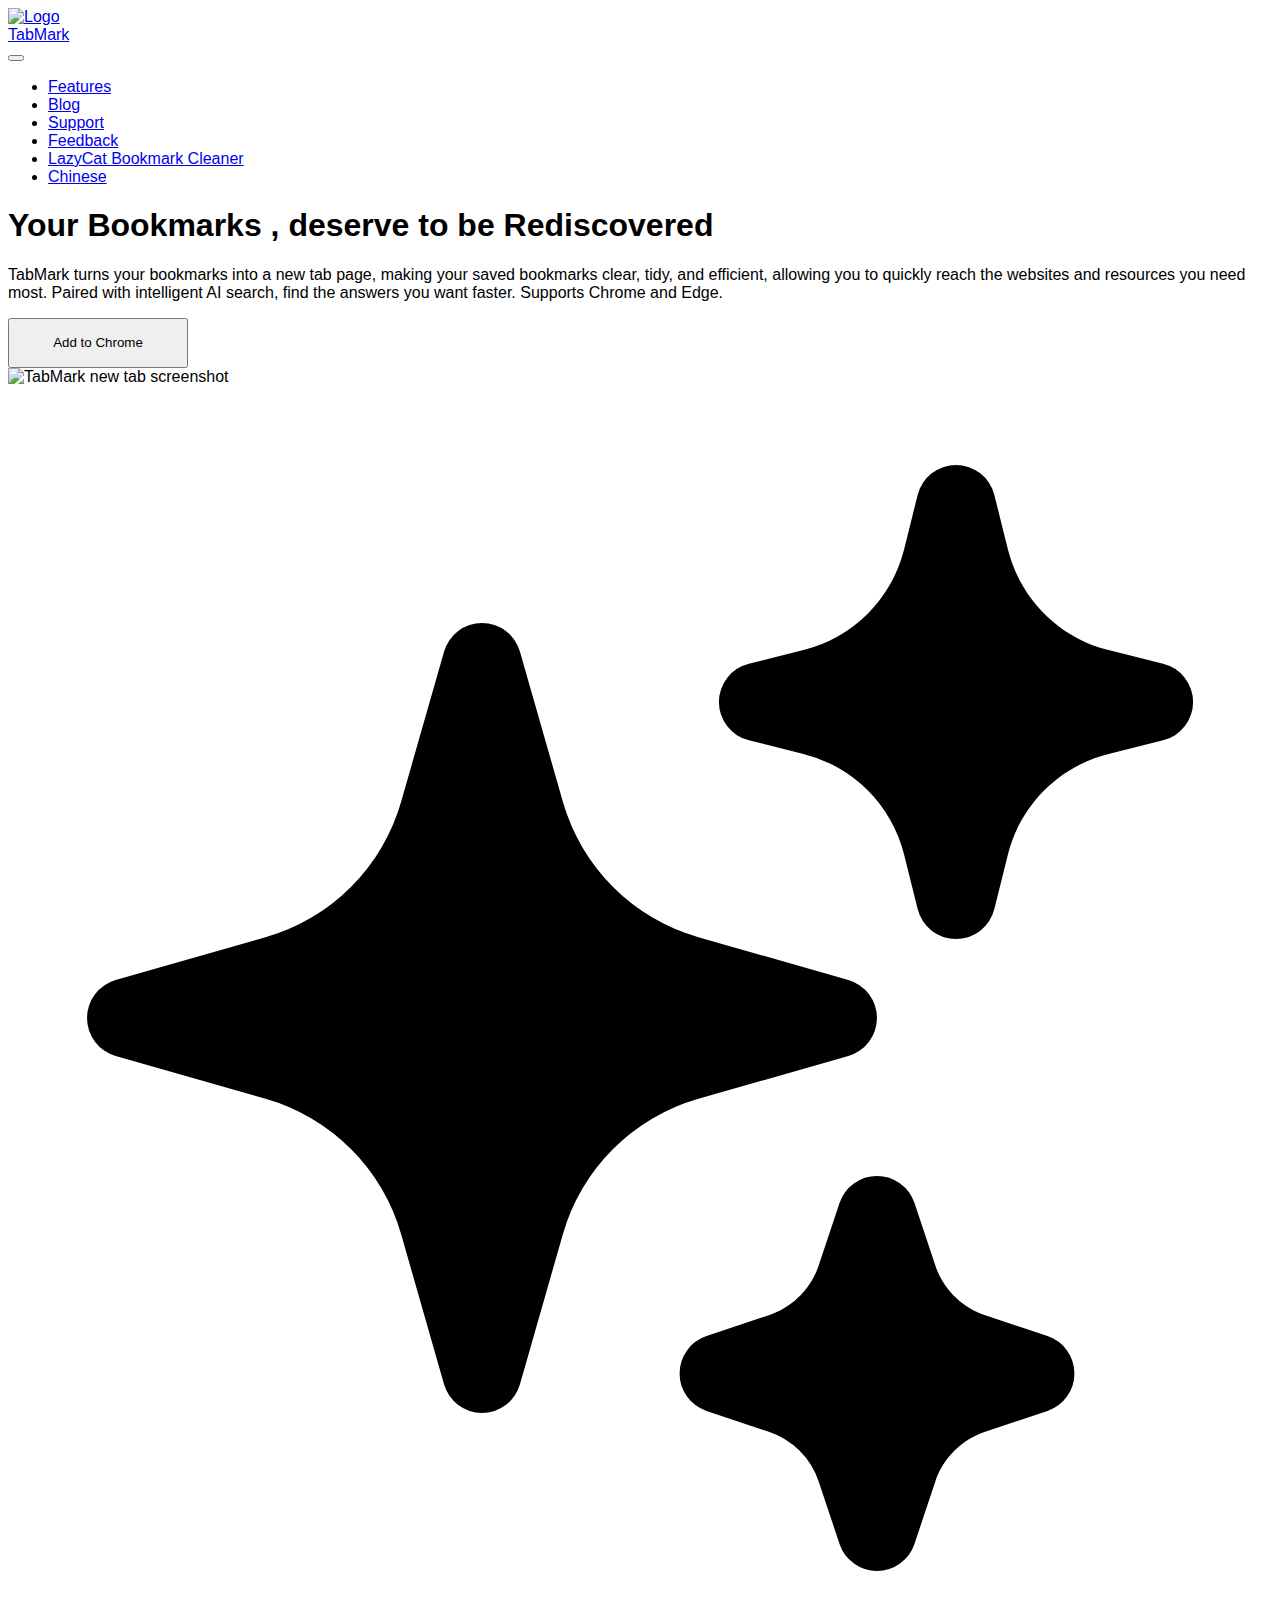
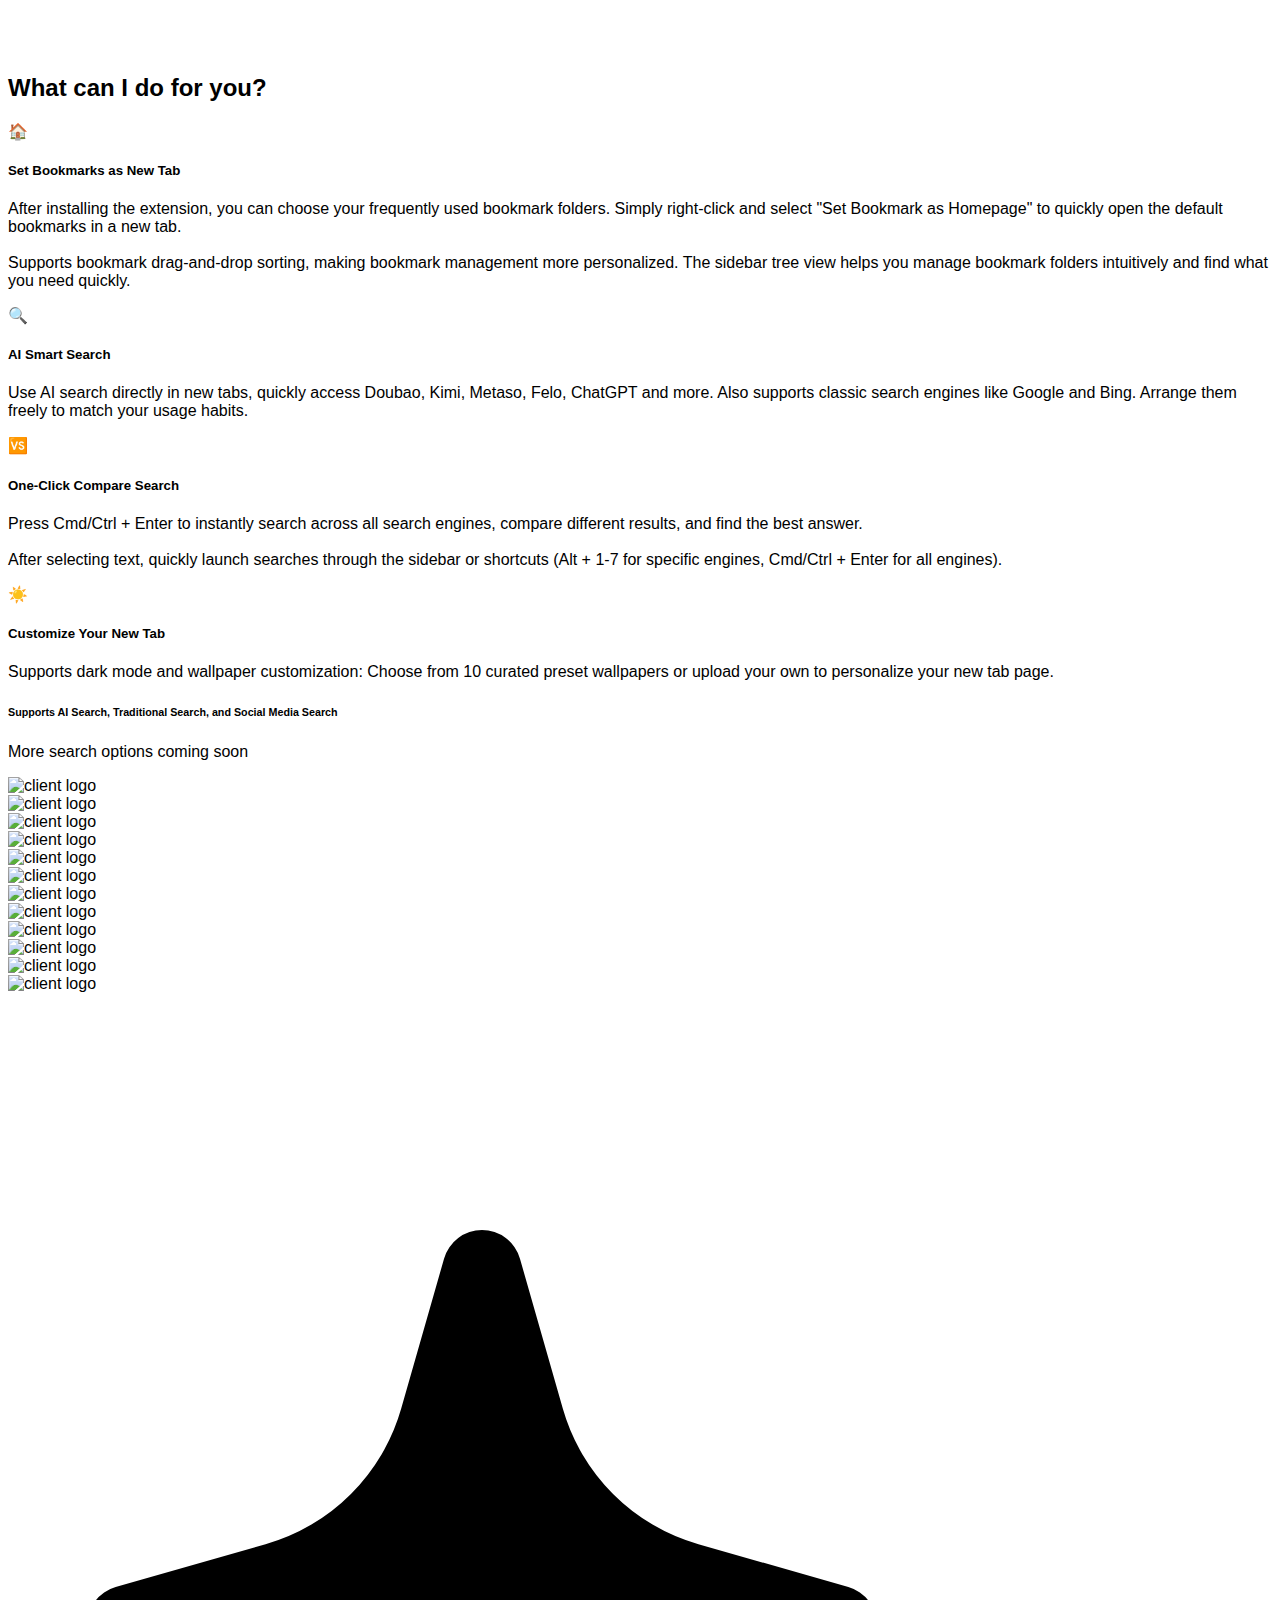
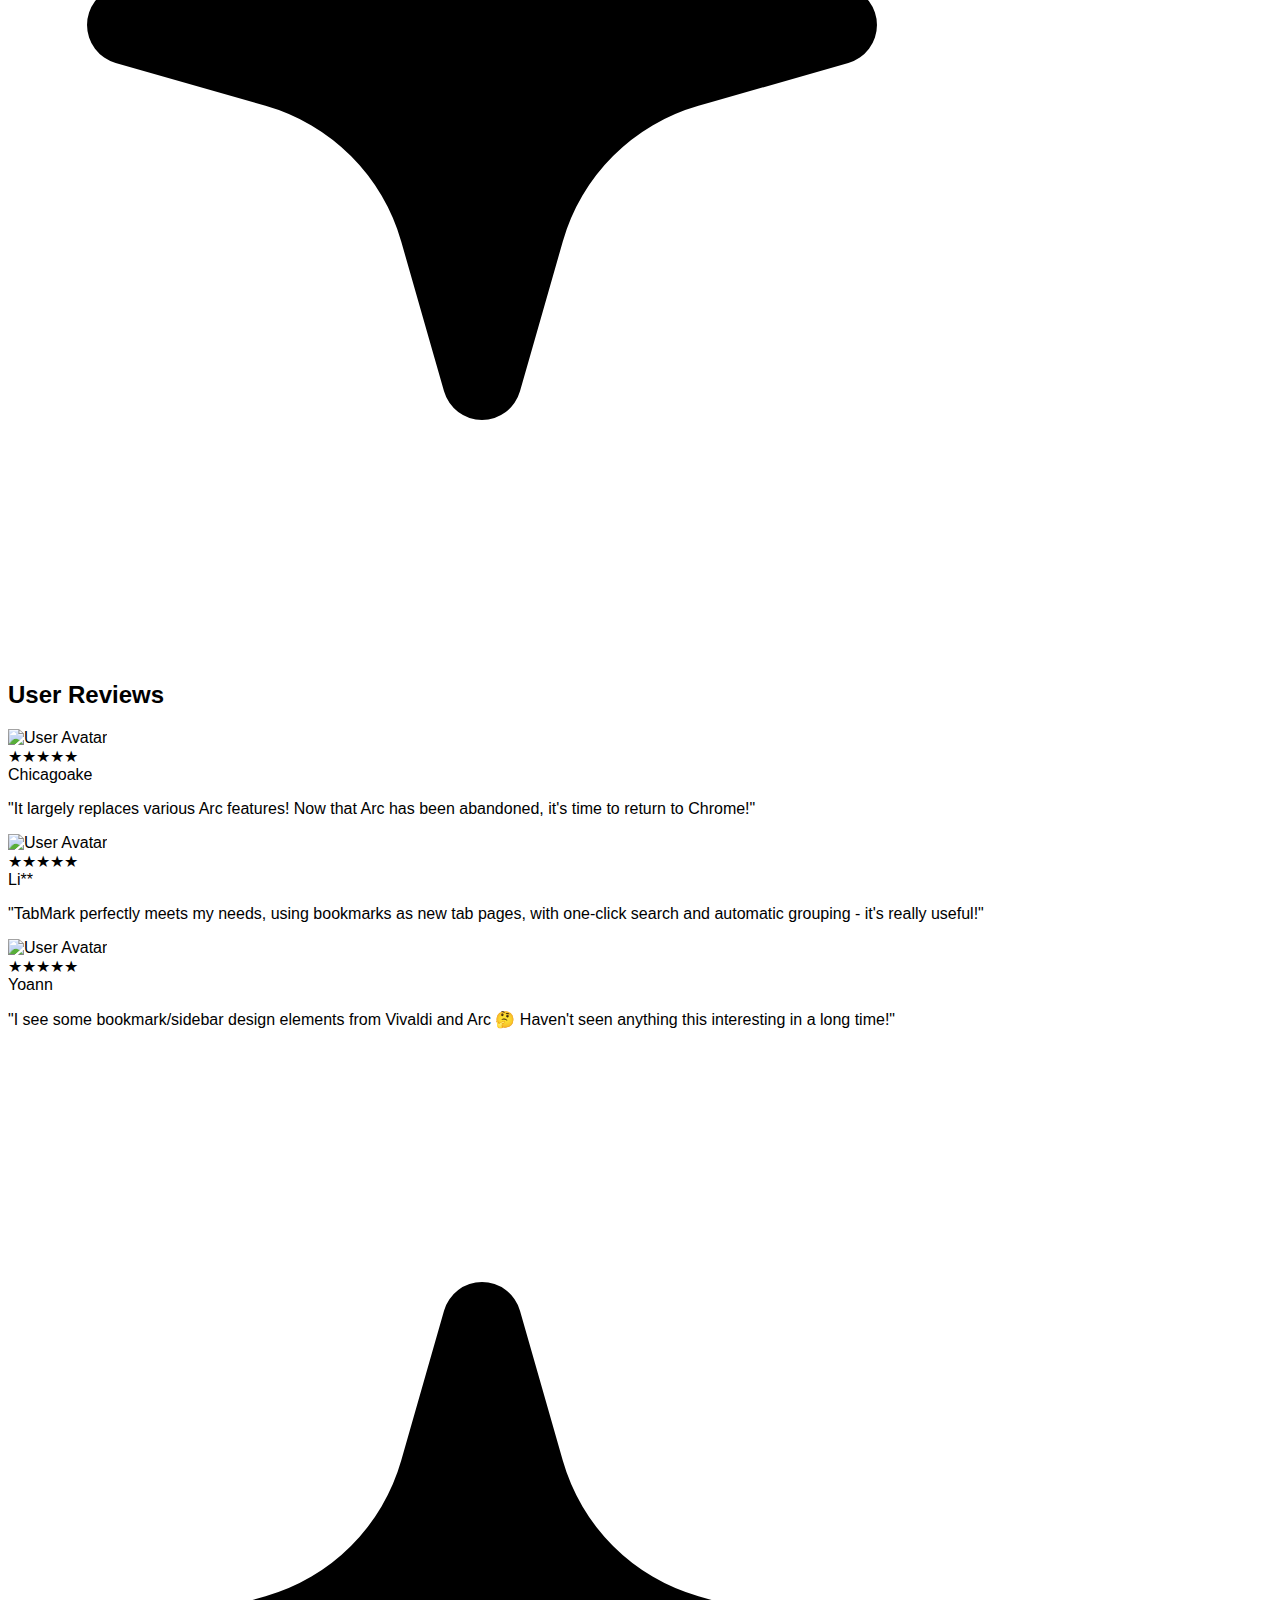
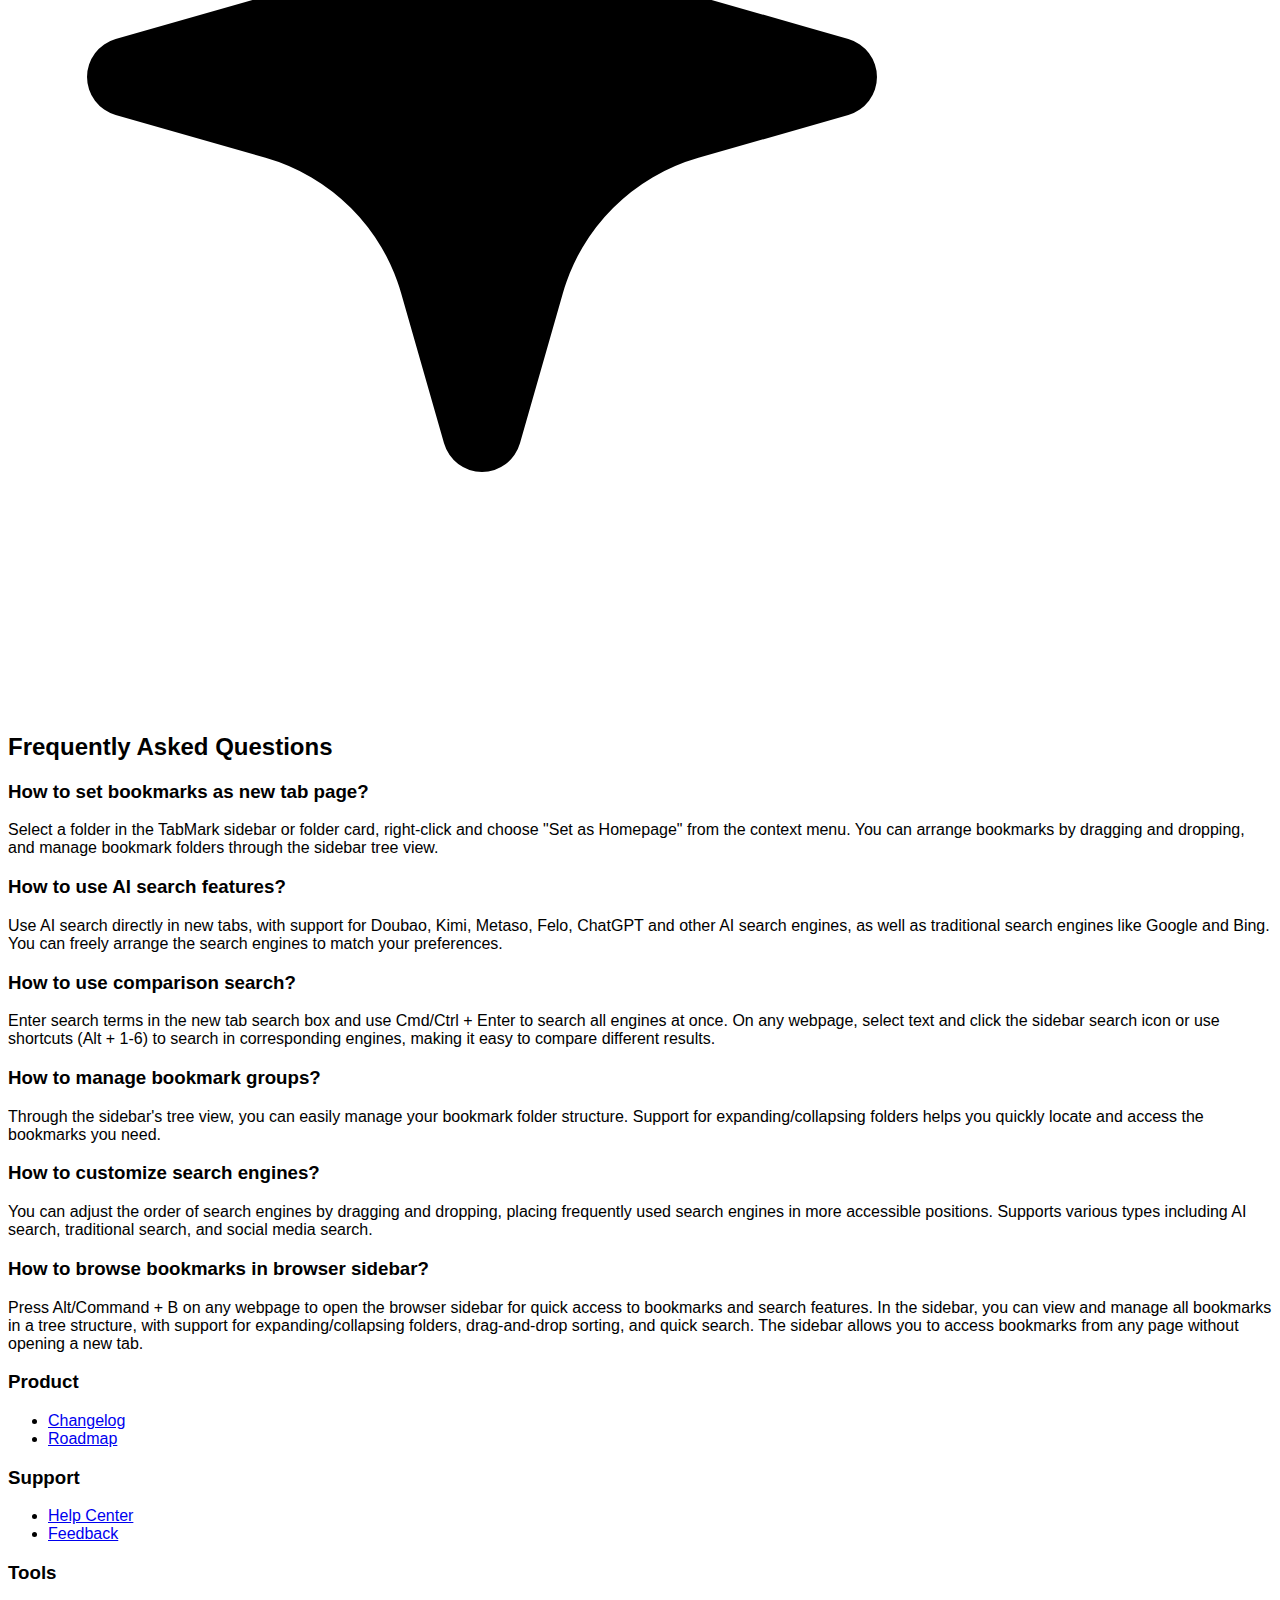
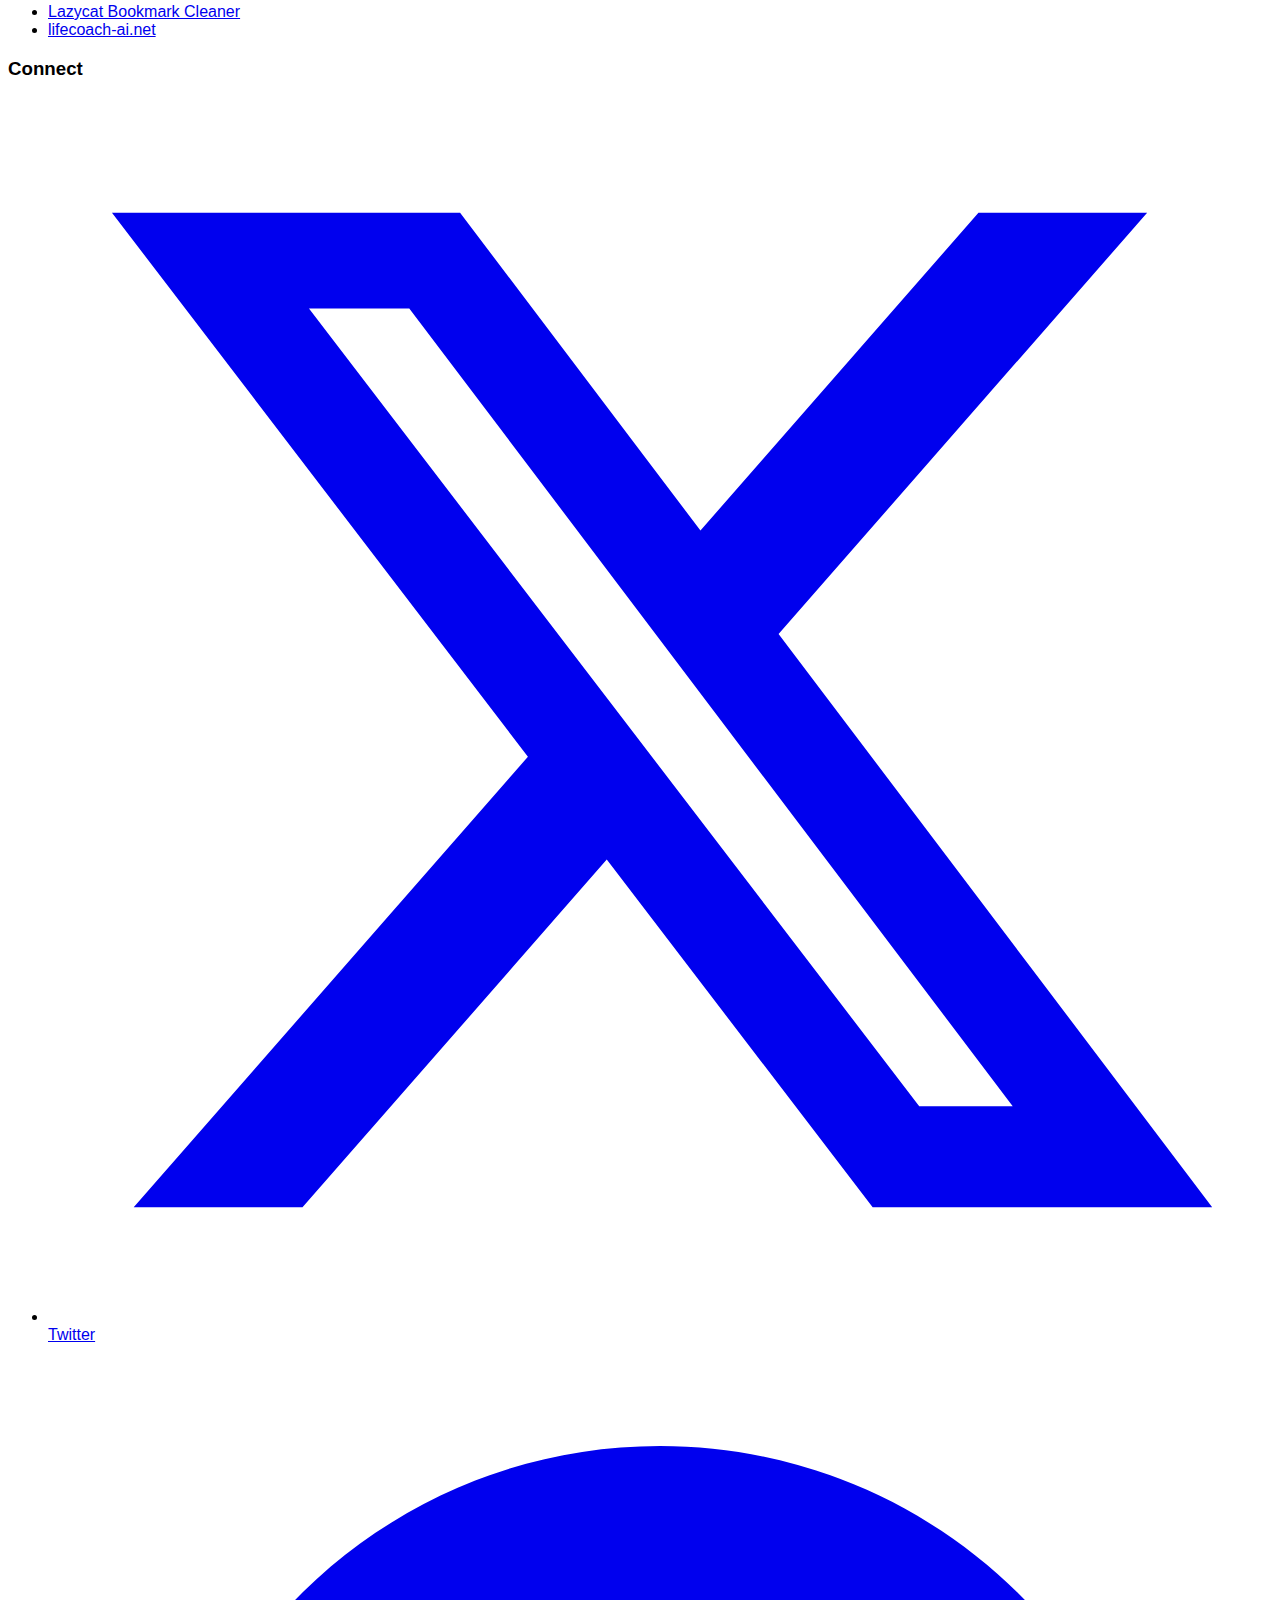
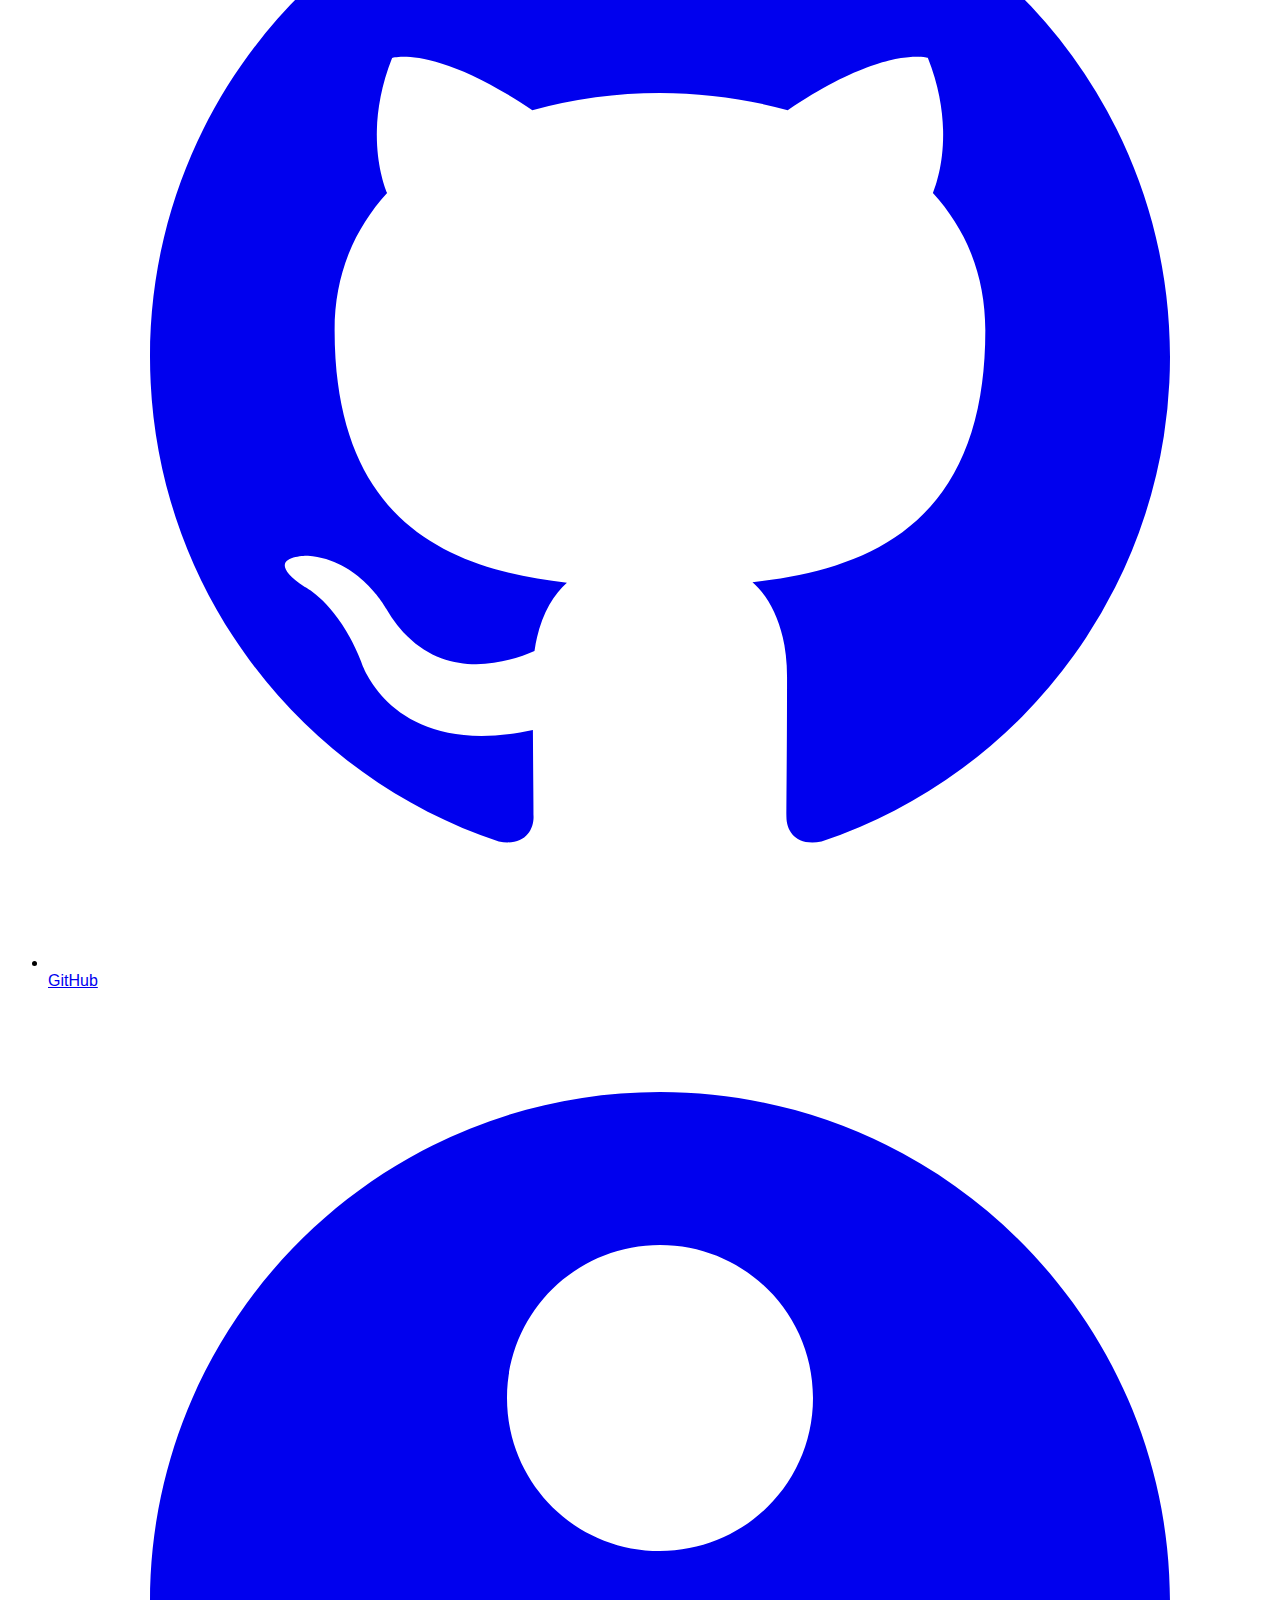
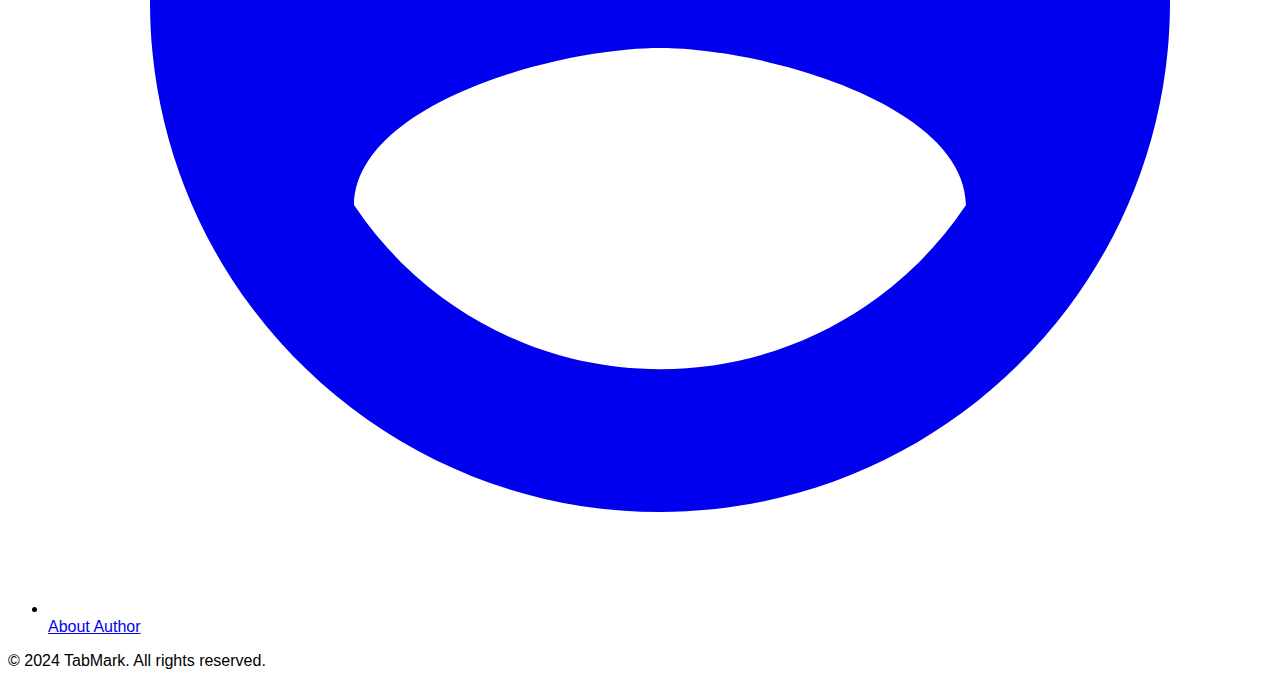
==== commit 74465d87: "优化 seo" ====
--- a/en/index.html
+++ b/en/index.html
@@ -4,7 +4,7 @@
 <head>
     <meta charset="UTF-8">
     <meta name="viewport" content="width=device-width">
-    <link rel="icon" type="image/svg+xml" href="../favicon.png">
+    <link rel="icon" type="image/png" href="https://www.ainewtab.app/favicon.png">
     <meta name="generator" content="Astro v1.9.2">
     <meta name="description"
         content="Transform your Chrome new tab with TabMark. Set bookmarks as new tab page, use AI search, and enhance your browsing with smart features.">
@@ -72,8 +72,7 @@
         }
     </style>
 
-    <link rel="preload" href="../assets/5bb06fcb.css" as="style">
-    <link rel="stylesheet" href="../assets/5bb06fcb.css" />
+    <link rel="stylesheet" href="https://www.ainewtab.app/assets/5bb06fcb.css" />
     <script type="module">let e = !1; const s = document.querySelector("#navlinks"), l = document.querySelector("#hamburger"), t = document.querySelector("#navLayer"), i = [...s.querySelector("ul").children]; function a() { e ? (s.classList.add("!visible", "!scale-100", "!opacity-100", "!lg:translate-y-0"), l.classList.add("toggled"), t.classList.add("origin-top", "scale-y-100")) : (s.classList.remove("!visible", "!scale-100", "!opacity-100", "!lg:translate-y-0"), l.classList.remove("toggled"), t.classList.remove("origin-top", "scale-y-100")) } l.addEventListener("click", () => { e = !e, a() }); i.forEach(c => { c.addEventListener("click", () => { e = !e, a() }) });
     </script>
     <!-- Google tag (gtag.js) -->
@@ -100,7 +99,7 @@
             "price": "0",
             "priceCurrency": "USD"
         },
-        "softwareVersion": "1.235",
+        "softwareVersion": "1.240",
         "url": "https://www.ainewtab.app",
         "downloadUrl": "https://chromewebstore.google.com/detail/tabmark-bookmark-new-tab/jpejneelbjckppjapemgfeheifljmaib",
         "aggregateRating": {
@@ -178,34 +177,36 @@
                     "@type": "Answer",
                     "text": "You can adjust the order of search engines by dragging and dropping, placing frequently used search engines in more accessible positions. Supports various types including AI search, traditional search, and social media search."
                 }
+            },
+            {
+                "@type": "Question",
+                "name": "How to browse bookmarks in browser sidebar?",
+                "acceptedAnswer": {
+                    "@type": "Answer",
+                    "text": "Press Alt/Command + B on any webpage to open the browser sidebar for quick access to bookmarks and search features. In the sidebar, you can view and manage all bookmarks in a tree structure, with support for expanding/collapsing folders, drag-and-drop sorting, and quick search. The sidebar allows you to access bookmarks from any page without opening a new tab."
+                }
             }
         ]
     }
     </script>
     <script>
         function detectBrowserAndRedirect() {
-            // 检测 Edge 浏览器
             const isEdge = navigator.userAgent.indexOf("Edg") != -1;
-
-            // 商店链接
             const chromeStoreUrl = "https://chromewebstore.google.com/detail/tabmark-bookmark-new-tab/jpejneelbjckppjapemgfeheifljmaib";
             const edgeStoreUrl = "https://microsoftedge.microsoft.com/addons/detail/tabmarkbookmark-new-tab/gbndiacllfljcmojlfgookcdjkbcigmg";
 
-            // 根据浏览器类型跳转
             if (isEdge) {
                 window.open(edgeStoreUrl, '_blank');
             } else {
-                // 默认跳转到 Chrome 商店
                 window.open(chromeStoreUrl, '_blank');
             }
         }
 
-        // 页面加载时设置按钮文本
-        window.onload = function () {
+        document.addEventListener('DOMContentLoaded', function () {
             const buttonText = document.getElementById('browser-button-text');
             const isEdge = navigator.userAgent.indexOf("Edg") != -1;
             buttonText.textContent = isEdge ? "Add to Edge" : "Add to Chrome";
-        }
+        });
     </script>
 
 </head>
@@ -222,7 +223,7 @@
                     <div class="relative z-20 flex w-full justify-between md:px-0 lg:w-max astro-HAP4XUPI">
                         <a href="/#home" aria-label="logo" class="flex items-center space-x-2 astro-HAP4XUPI">
                             <div aria-hidden="true" class="flex space-x-1 astro-HAP4XUPI">
-                                <img src="../icon-128.png" alt="Logo" class="h-6 w-6 astro-HAP4XUPI">
+                                <img src="https://www.ainewtab.app/icon-128.png" alt="Logo" class="h-6 w-6 astro-HAP4XUPI">
                             </div>
 
                             <span class="text-2xl font-bold text-gray-900 dark:text-white astro-HAP4XUPI">TabMark</span>
@@ -268,14 +269,14 @@
                                 </li>
 
                                 <li class="astro-HAP4XUPI">
-                                    <a href="../LazyCat-Bookmark-Cleaner/en/index.html" target="_blank" class="flex gap-2 font-semibold text-gray-700 transition hover:text-primary dark:text-white dark:hover:text-white md:px-4 astro-HAP4XUPI">
+                                    <a href="https://www.ainewtab.app/LazyCat-Bookmark-Cleaner/en/" target="_blank" class="flex gap-2 font-semibold text-gray-700 transition hover:text-primary dark:text-white dark:hover:text-white md:px-4 astro-HAP4XUPI">
                                         <span class="astro-HAP4XUPI">LazyCat Bookmark Cleaner</span>
                                     </a>
                                 </li>
                                 <li class="astro-HAP4XUPI">
-                                    <a href="../zh-cn/index.html"
+                                    <a href="https://www.ainewtab.app/zh-cn/"
                                         class="flex gap-2 font-semibold text-gray-700 transition hover:text-primary dark:text-white dark:hover:text-white md:px-4 astro-HAP4XUPI">
-                                        <span class="astro-HAP4XUPI">中文</span>
+                                        <span class="astro-HAP4XUPI">Chinese</span>
                                     </a>
                                 </li>
                             </ul>
@@ -306,16 +307,14 @@
                             TabMark turns your bookmarks into a new tab page, making your saved bookmarks clear, tidy, and efficient, allowing you to quickly reach the websites and resources you need most. Paired with intelligent AI search, find the answers you want faster. Supports Chrome and Edge.
                         </p>
                         <div class="mt-16 flex flex-wrap justify-center gap-y-4 gap-x-6">
-                            <div class="button-container">
-                                <button 
-                                    onclick="detectBrowserAndRedirect()"
-                                    class="relative flex h-11 w-full items-center justify-center px-6 rounded-full bg-primary hover:bg-primary/90 active:scale-95 transition duration-300">
-                                    <span id="browser-button-text" class="text-base font-semibold text-white">Add to Browser</span>
-                                </button>
-                            </div>
-                        </div>
-                    </div>
-                    <img src="../screenshot1.png" alt="TabMark new tab screenshot" class="mt-16 mx-auto shadow-xl" style="width: 100%; max-width: 1232px; aspect-ratio: 1232/804; height: auto; object-fit: contain;" loading="lazy">
+                            <button onclick="detectBrowserAndRedirect()"
+                                class="relative flex items-center justify-center px-6 before:absolute before:inset-0 before:rounded-full before:bg-primary before:transition before:duration-300 hover:before:scale-105 active:duration-75 active:before:scale-95"
+                                style="transform: translateZ(0); width: 180px; height: 50px;">
+                                <span id="browser-button-text" class="relative text-base font-semibold text-white">Add to </span>
+                            </button>
+                        </div>
+                    </div>
+                    <img src="https://www.ainewtab.app/screenshot1.png" alt="TabMark new tab screenshot" class="mt-16 mx-auto shadow-xl" style="width: 100%; max-width: 1232px; aspect-ratio: 1232/804; height: auto; object-fit: contain;" >
                 </div>
             </div>
         </div>
@@ -425,51 +424,51 @@
                 </div>
                 <div class="mt-12 grid grid-cols-3 sm:grid-cols-4 md:grid-cols-6">
                     <div class="p-4  transition duration-200 hover:grayscale-0">
-                        <img src="../images/clients/google-logo.svg" class="h-8 w-auto mx-auto" loading="lazy"
+                        <img src="https://www.ainewtab.app/images/clients/google-logo.svg" class="h-8 w-auto mx-auto" loading="lazy"
                             alt="client logo" width="" height="">
                     </div>
                     <div class="p-4  transition duration-200 hover:grayscale-0">
-                        <img src="../images/clients/bing-logo.png" class="h-8 w-auto mx-auto" loading="lazy"
+                        <img src="https://www.ainewtab.app/images/clients/bing-logo.png" class="h-8 w-auto mx-auto" loading="lazy"
                             alt="client logo" width="" height="">
                     </div>
                     <div class="p-4 flex transition duration-200 hover:grayscale-0">
-                        <img src="../images/clients/chatgpt-logo.svg" class="h-8 w-auto m-auto" loading="lazy"
+                        <img src="https://www.ainewtab.app/images/clients/chatgpt-logo.svg" class="h-8 w-auto m-auto" loading="lazy"
                             alt="client logo" width="" height="">
                     </div>
                     <div class="p-4 transition duration-200 hover:grayscale-0">
-                        <img src="../images/clients/felo-logo.svg" class="h-8 w-auto mx-auto" loading="lazy"
+                        <img src="https://www.ainewtab.app/images/clients/felo-logo.svg" class="h-8 w-auto mx-auto" loading="lazy"
                             alt="client logo" width="" height="">
                     </div>
                     <div class="p-4 flex transition duration-200 hover:grayscale-0">
-                        <img src="../images/clients/doubao-logo.png" class="h-8 w-auto m-auto" loading="lazy"
+                        <img src="https://www.ainewtab.app/images/clients/doubao-logo.png" class="h-8 w-auto m-auto" loading="lazy"
                             alt="client logo" width="" height="">
                     </div>
                     <div class="p-4 transition duration-200 hover:grayscale-0">
-                        <img src="../images/clients/kimi-logo.svg" class="h-8 w-auto mx-auto" loading="lazy"
+                        <img src="https://www.ainewtab.app/images/clients/kimi-logo.svg" class="h-8 w-auto mx-auto" loading="lazy"
                             alt="client logo" width="" height="">
                     </div>
                     <div class="p-4  transition duration-200 hover:grayscale-0">
-                        <img src="../images/clients/metaso-logo.png" class="h-8 w-auto mx-auto" loading="lazy"
+                        <img src="https://www.ainewtab.app/images/clients/metaso-logo.png" class="h-8 w-auto mx-auto" loading="lazy"
                             alt="client logo" width="" height="">
                     </div>
                     <div class="p-4 grayscale flex transition duration-200 hover:grayscale-0">
-                        <img src="../images/clients/perplexity-logo.svg" class="h-8 w-auto m-auto" loading="lazy"
+                        <img src="https://www.ainewtab.app/images/clients/perplexity-logo.svg" class="h-8 w-auto m-auto" loading="lazy"
                             alt="client logo" width="" height="">
                     </div>
                     <div class="p-4 grayscale flex transition duration-200 hover:grayscale-0">
-                        <img src="../images/clients/claude-logo.svg" class="h-8 w-auto m-auto" loading="lazy"
+                        <img src="https://www.ainewtab.app/images/clients/claude-logo.svg" class="h-8 w-auto m-auto" loading="lazy"
                             alt="client logo" width="" height="">
                     </div>
                     <div class="p-4 grayscale transition duration-200 hover:grayscale-0">
-                        <img src="../images/clients/jike-logo.svg" class="h-12 w-auto mx-auto" loading="lazy"
+                        <img src="https://www.ainewtab.app/images/clients/jike-logo.svg" class="h-12 w-auto mx-auto" loading="lazy"
                             alt="client logo" width="" height="">
                     </div>
                     <div class="p-4 grayscale flex transition duration-200 hover:grayscale-0">
-                        <img src="../images/clients/twitter-logo.png" class="h-8 w-auto m-auto" loading="lazy"
+                        <img src="https://www.ainewtab.app/images/clients/twitter-logo.png" class="h-8 w-auto m-auto" loading="lazy"
                             alt="client logo" width="" height="">
                     </div>
                     <div class="p-4 grayscale transition duration-200 hover:grayscale-0">
-                        <img src="../images/clients/xiaohongshu-logo.svg" class="h-8 w-auto mx-auto" loading="lazy"
+                        <img src="https://www.ainewtab.app/images/clients/xiaohongshu-logo.svg" class="h-8 w-auto mx-auto" loading="lazy"
                             alt="client logo" width="" height="">
                     </div>
                 </div>
@@ -491,7 +490,7 @@
                 <div class="grid gap-8 md:grid-cols-2 lg:grid-cols-3 mt-16">
                     <!-- Testimonial 1 -->
                     <div class="testimonial-item">
-                        <img src="../images/avatars/avatars-1.jpg" alt="User Avatar" class="user-avatar">
+                        <img src="https://www.ainewtab.app/images/avatars/avatars-1.jpg" alt="User Avatar" class="user-avatar">
                         <div class="rating">
                             ★★★★★
                         </div>
@@ -503,7 +502,7 @@
 
                     <!-- Testimonial 2 -->
                     <div class="testimonial-item">
-                        <img src="../images/avatars/avatars-2.jpg" alt="User Avatar" class="user-avatar">
+                        <img src="https://www.ainewtab.app/images/avatars/avatars-2.jpg" alt="User Avatar" class="user-avatar">
                         <div class="rating">
                             ★★★★★
                         </div>
@@ -515,7 +514,7 @@
 
                     <!-- Testimonial 3 -->
                     <div class="testimonial-item">
-                        <img src="../images/avatars/avatars-3.jpg" alt="User Avatar" class="user-avatar">
+                        <img src="https://www.ainewtab.app/images/avatars/avatars-3.jpg" alt="User Avatar" class="user-avatar">
                         <div class="rating">
                             ★★★★★
                         </div>
@@ -601,6 +600,18 @@
                             </p>
                         </div>
                     </div>
+
+                    <!-- FAQ Item 6 (New) -->
+                    <div class="bg-white dark:bg-gray-800 rounded-2xl p-8 shadow-sm hover:shadow-md transition-shadow duration-300 faq-item">
+                        <div class="space-y-4">
+                            <h3 class="text-xl font-semibold text-gray-900 dark:text-white">
+                                How to browse bookmarks in browser sidebar?
+                            </h3>
+                            <p class="text-gray-600 dark:text-gray-300 leading-relaxed">
+                                Press Alt/Command + B on any webpage to open the browser sidebar for quick access to bookmarks and search features. In the sidebar, you can view and manage all bookmarks in a tree structure, with support for expanding/collapsing folders, drag-and-drop sorting, and quick search. The sidebar allows you to access bookmarks from any page without opening a new tab.
+                            </p>
+                        </div>
+                    </div>
                 </div>
             </div>
         </div>
@@ -683,7 +694,9 @@
                             <a href="https://github.com/Alanrk/TabMark-Bookmark-New-Tab" 
                                class="text-gray-600 dark:text-gray-300 hover:text-primary dark:hover:text-white transition flex items-center gap-2">
                                 <svg class="w-5 h-5" fill="currentColor" viewBox="0 0 24 24" aria-hidden="true">
-                                    <path fill-rule="evenodd" d="M12 2C6.477 2 2 6.484 2 12.017c0 4.425 2.865 8.18 6.839 9.504.5.092.682-.217.682-.483 0-.237-.008-.868-.013-1.703-2.782.605-3.369-1.343-3.369-1.343-.454-1.158-1.11-1.466-1.11-1.466-.908-.62.069-.608.069-.608 1.003.07 1.531 1.032 1.531 1.032.892 1.53 2.341 1.088 2.91.832.092-.647.35-1.088.636-1.338-2.22-.253-4.555-1.113-4.555-4.951 0-1.093.39-1.988 1.029-2.688-.103-.253-.446-1.272.098-2.65 0 0 .84-.27 2.75 1.026A9.564 9.564 0 0112 6.844c.85.004 1.705.115 2.504.337 1.909-1.296 2.747-1.027 2.747-1.027.546 1.379.202 2.398.1 2.651.64.7 1.028 1.595 1.028 2.688 0 3.848-2.339 4.695-4.566 4.943.359.309.678.92.678 1.855 0 1.338-.012 2.419-.012 2.747 0 .268.18.58.688.688.482A10.019 10.019 0 0022 12.017C22 6.484 17.522 2 12 2z" clip-rule="evenodd"></path>
+                                    <path fill-rule="evenodd"
+                                        d="M12 2C6.477 2 2 6.484 2 12.017c0 4.425 2.865 8.18 6.839 9.504.5.092.682-.217.682-.483 0-.237-.008-.868-.013-1.703-2.782.605-3.369-1.343-3.369-1.343-.454-1.158-1.11-1.466-1.11-1.466-.908-.62.069-.608.069-.608 1.003.07 1.531 1.032 1.531 1.032.892 1.53 2.341 1.088 2.91.832.092-.647.35-1.088.636-1.338-2.22-.253-4.555-1.113-4.555-4.951 0-1.093.39-1.988 1.029-2.688-.103-.253-.446-1.272.098-2.65 0 0 .84-.27 2.75 1.026A9.564 9.564 0 0112 6.844c.85.004 1.705.115 2.504.337 1.909-1.296 2.747-1.027 2.747-1.027.546 1.379.202 2.398.1 2.651.64.7 1.028 1.595 1.028 2.688 0 3.848-2.339 4.695-4.566 4.943.359.309.678.92.678 1.855 0 1.338-.012 2.419-.012 2.747 0 .268.18.58.688.482A10.019 10.019 0 0022 12.017C22 6.484 17.522 2 12 2z"
+                                        clip-rule="evenodd"></path>
                                 </svg>
                                 GitHub
                             </a>
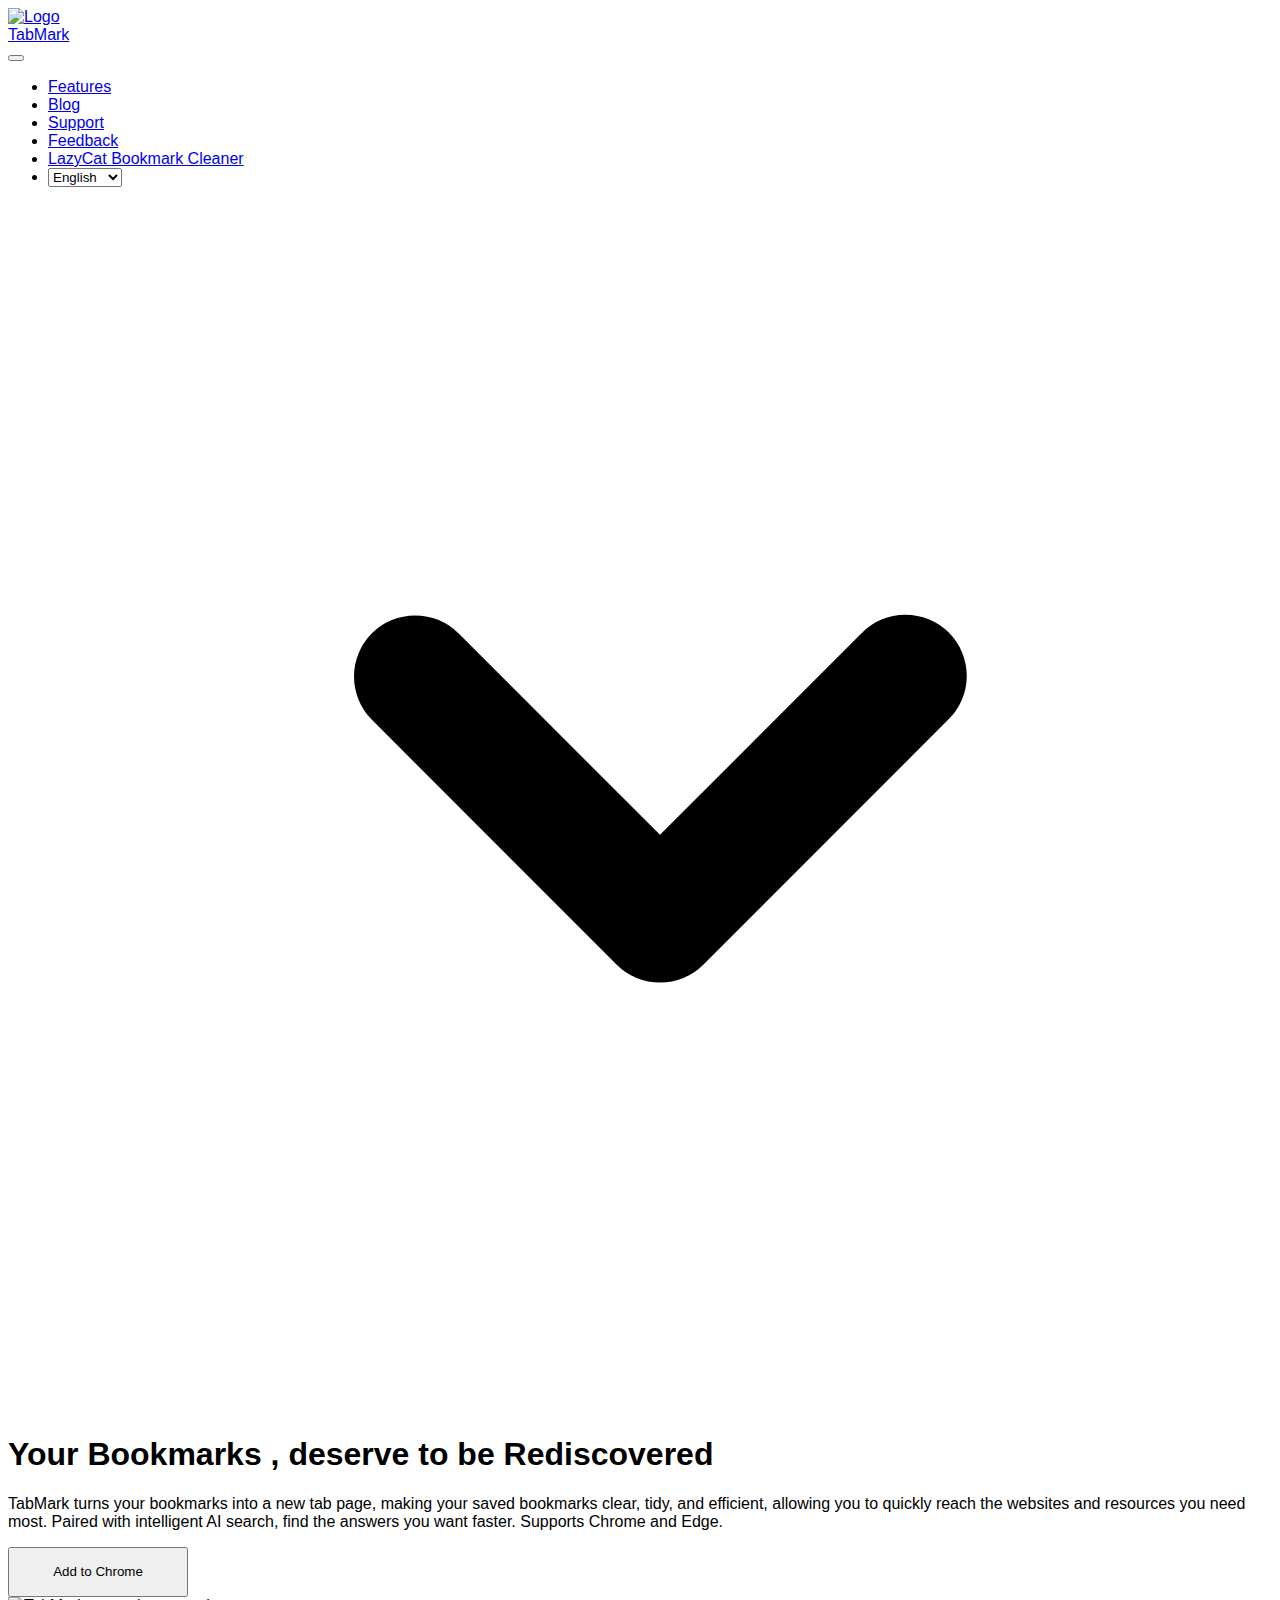
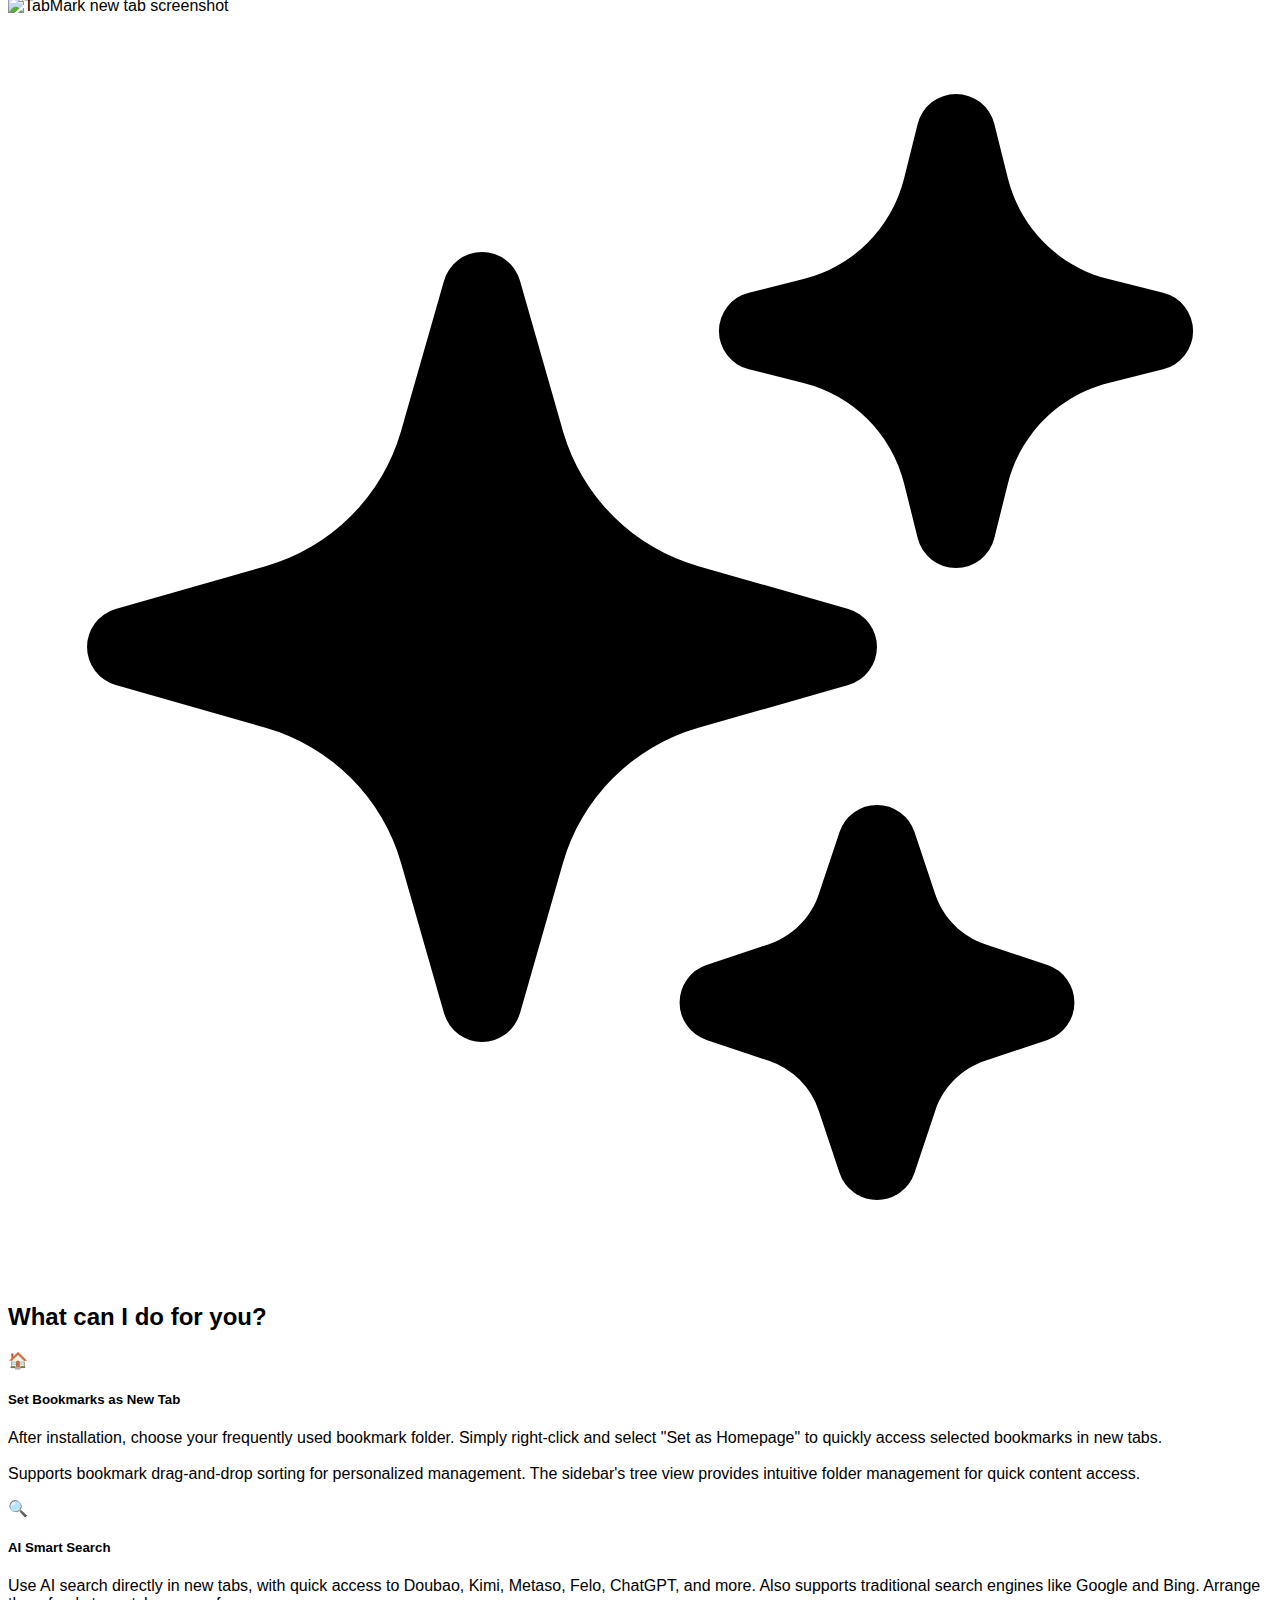
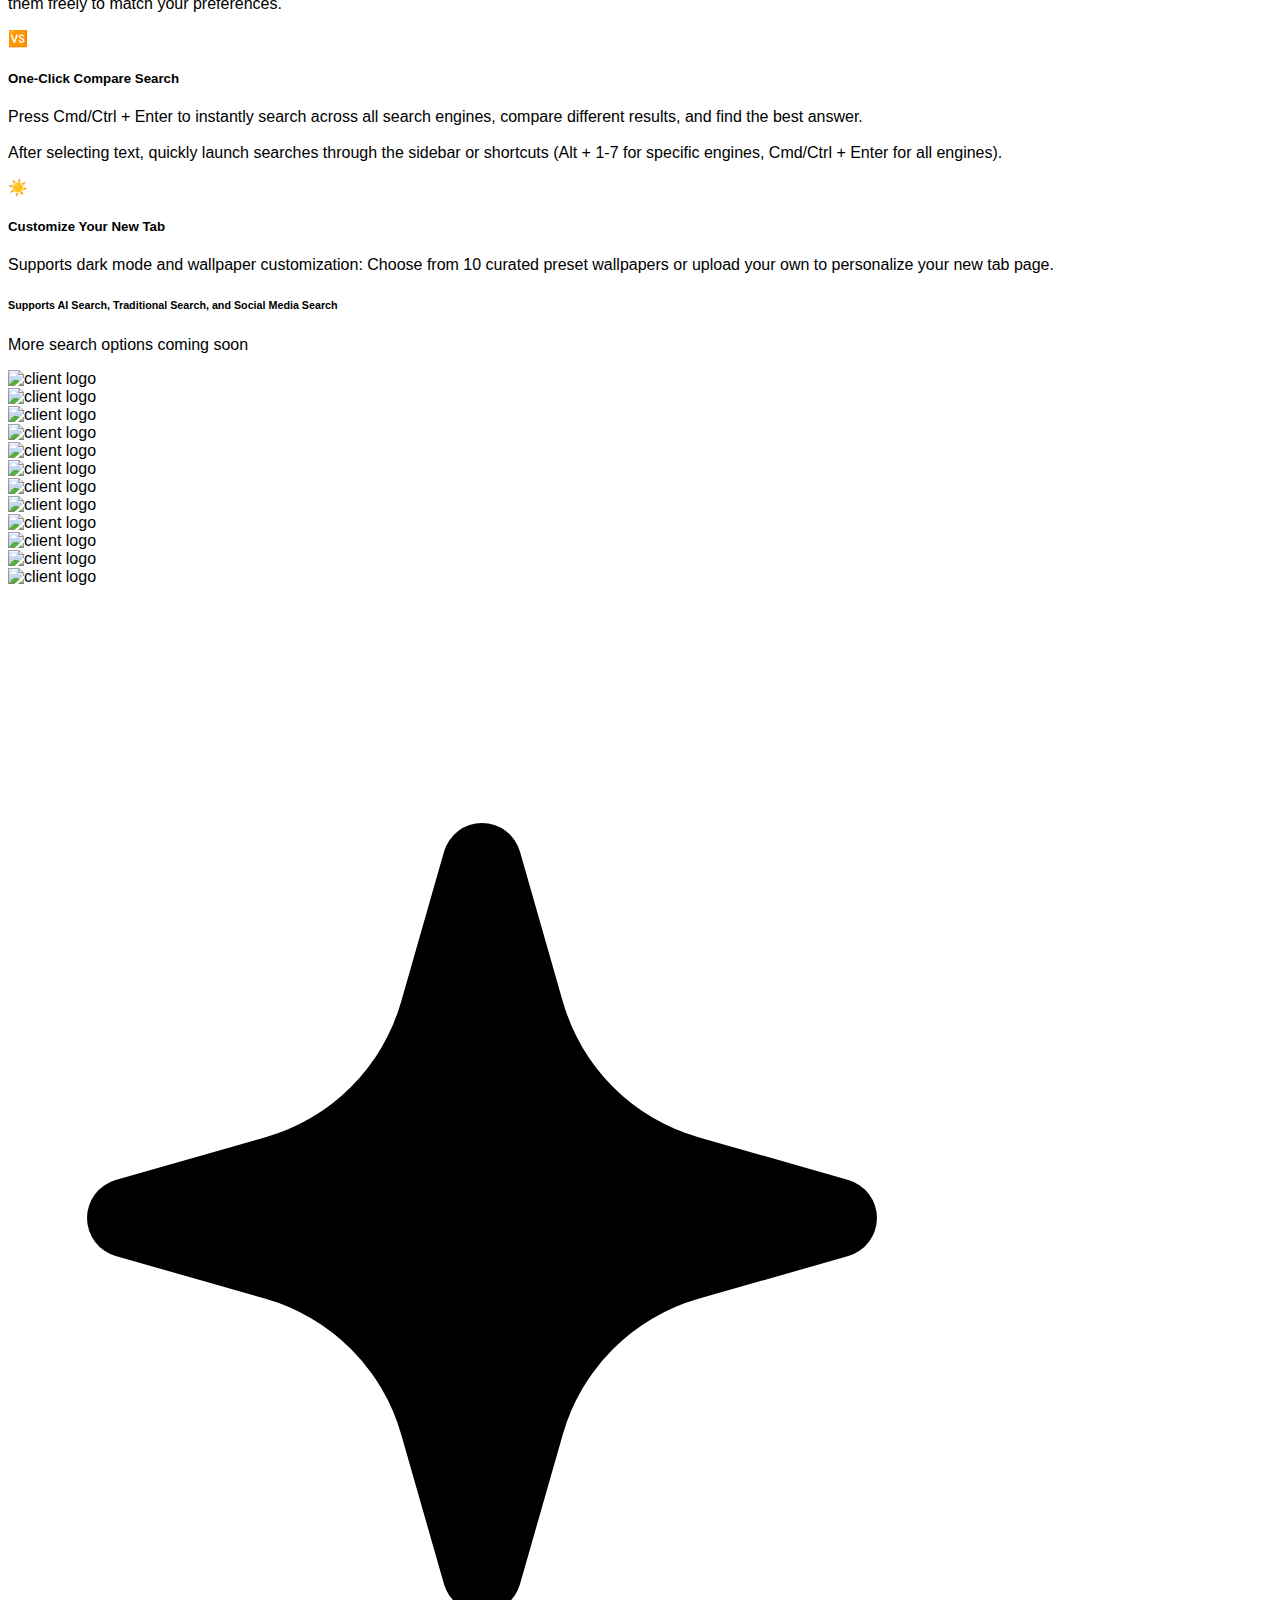
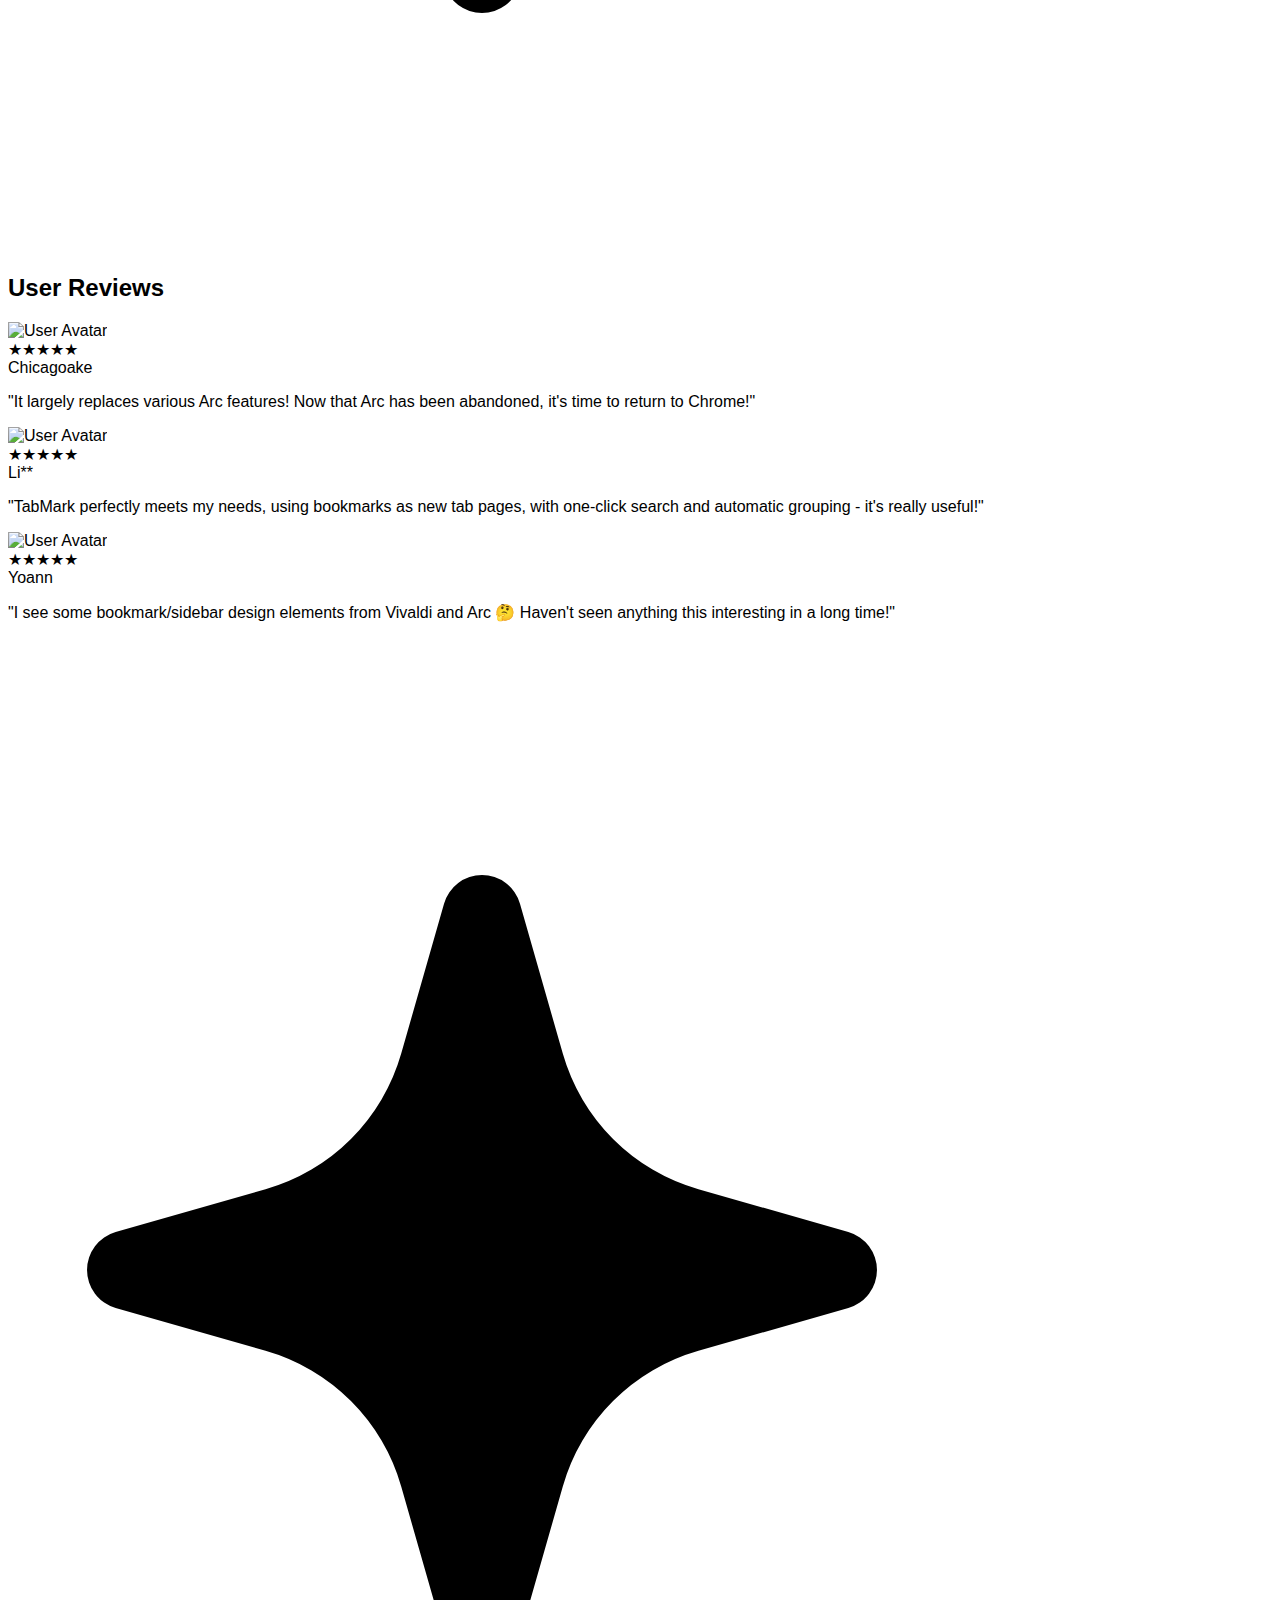
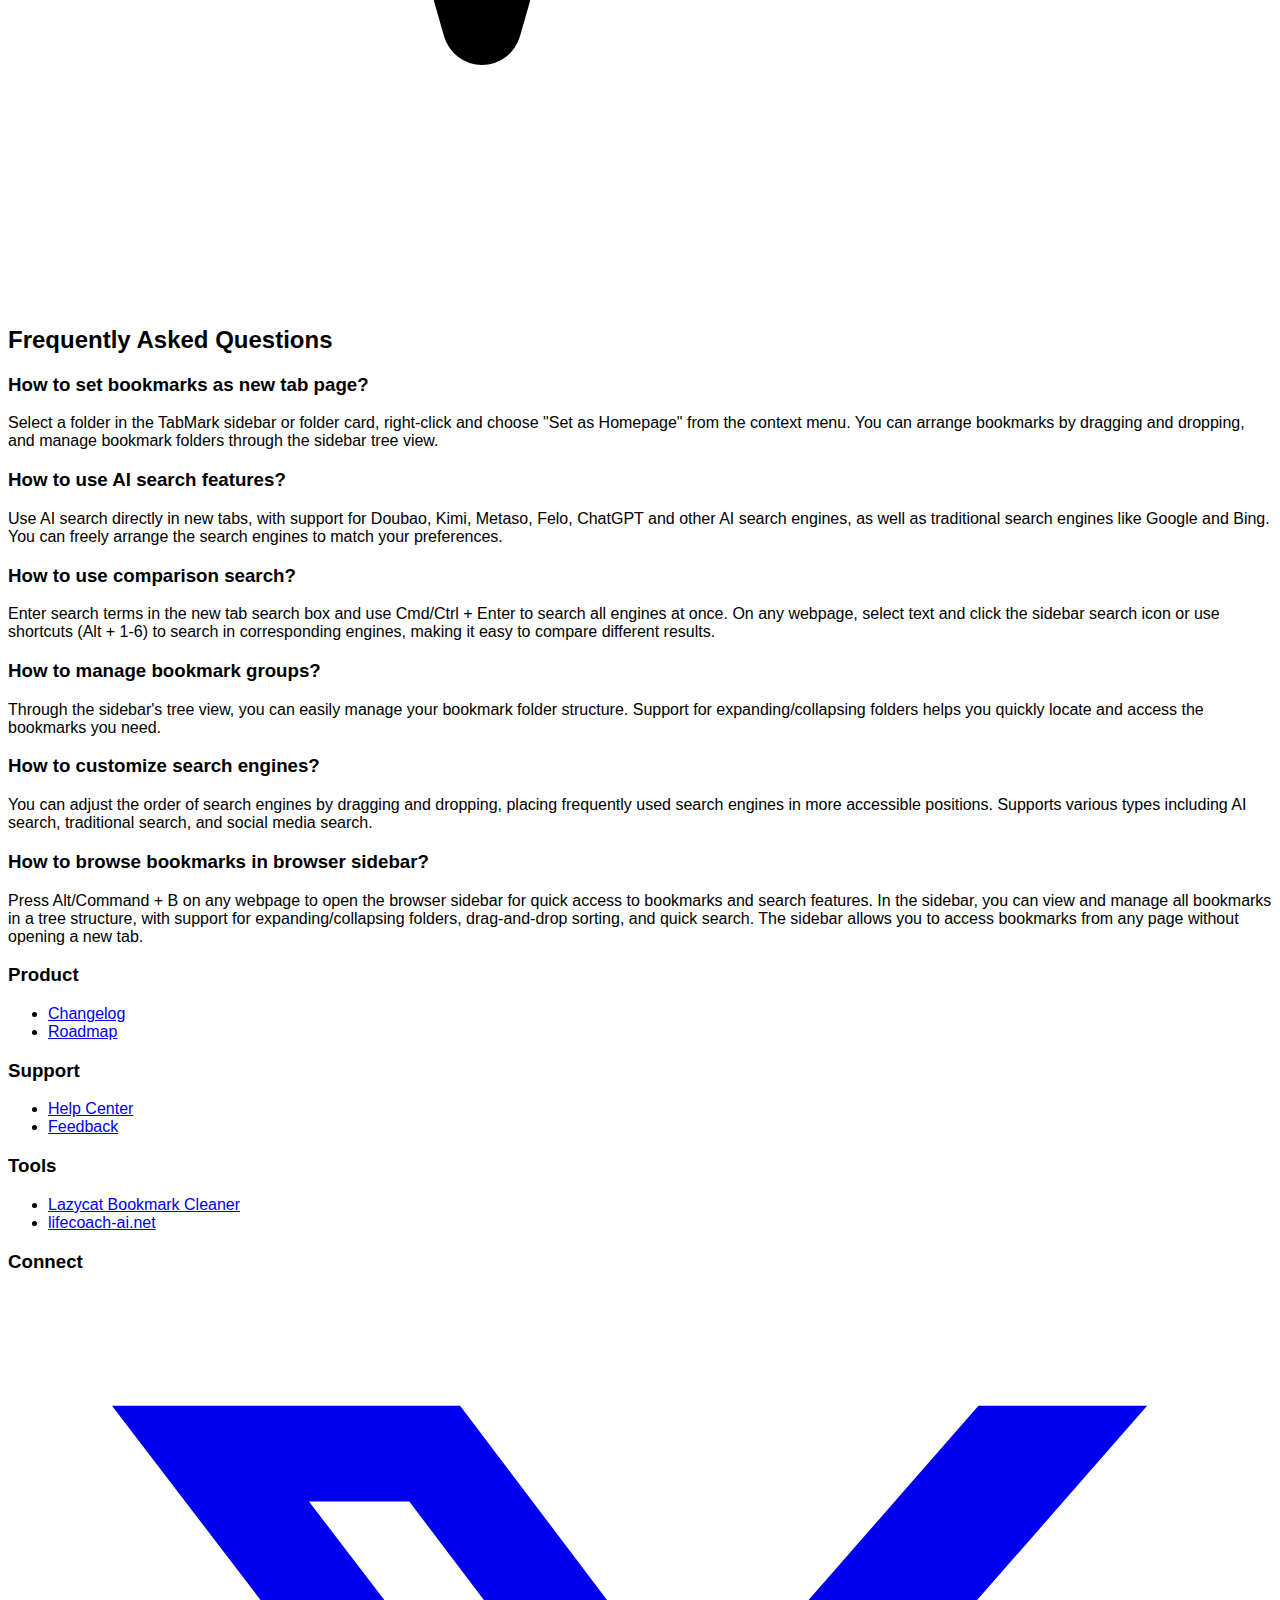
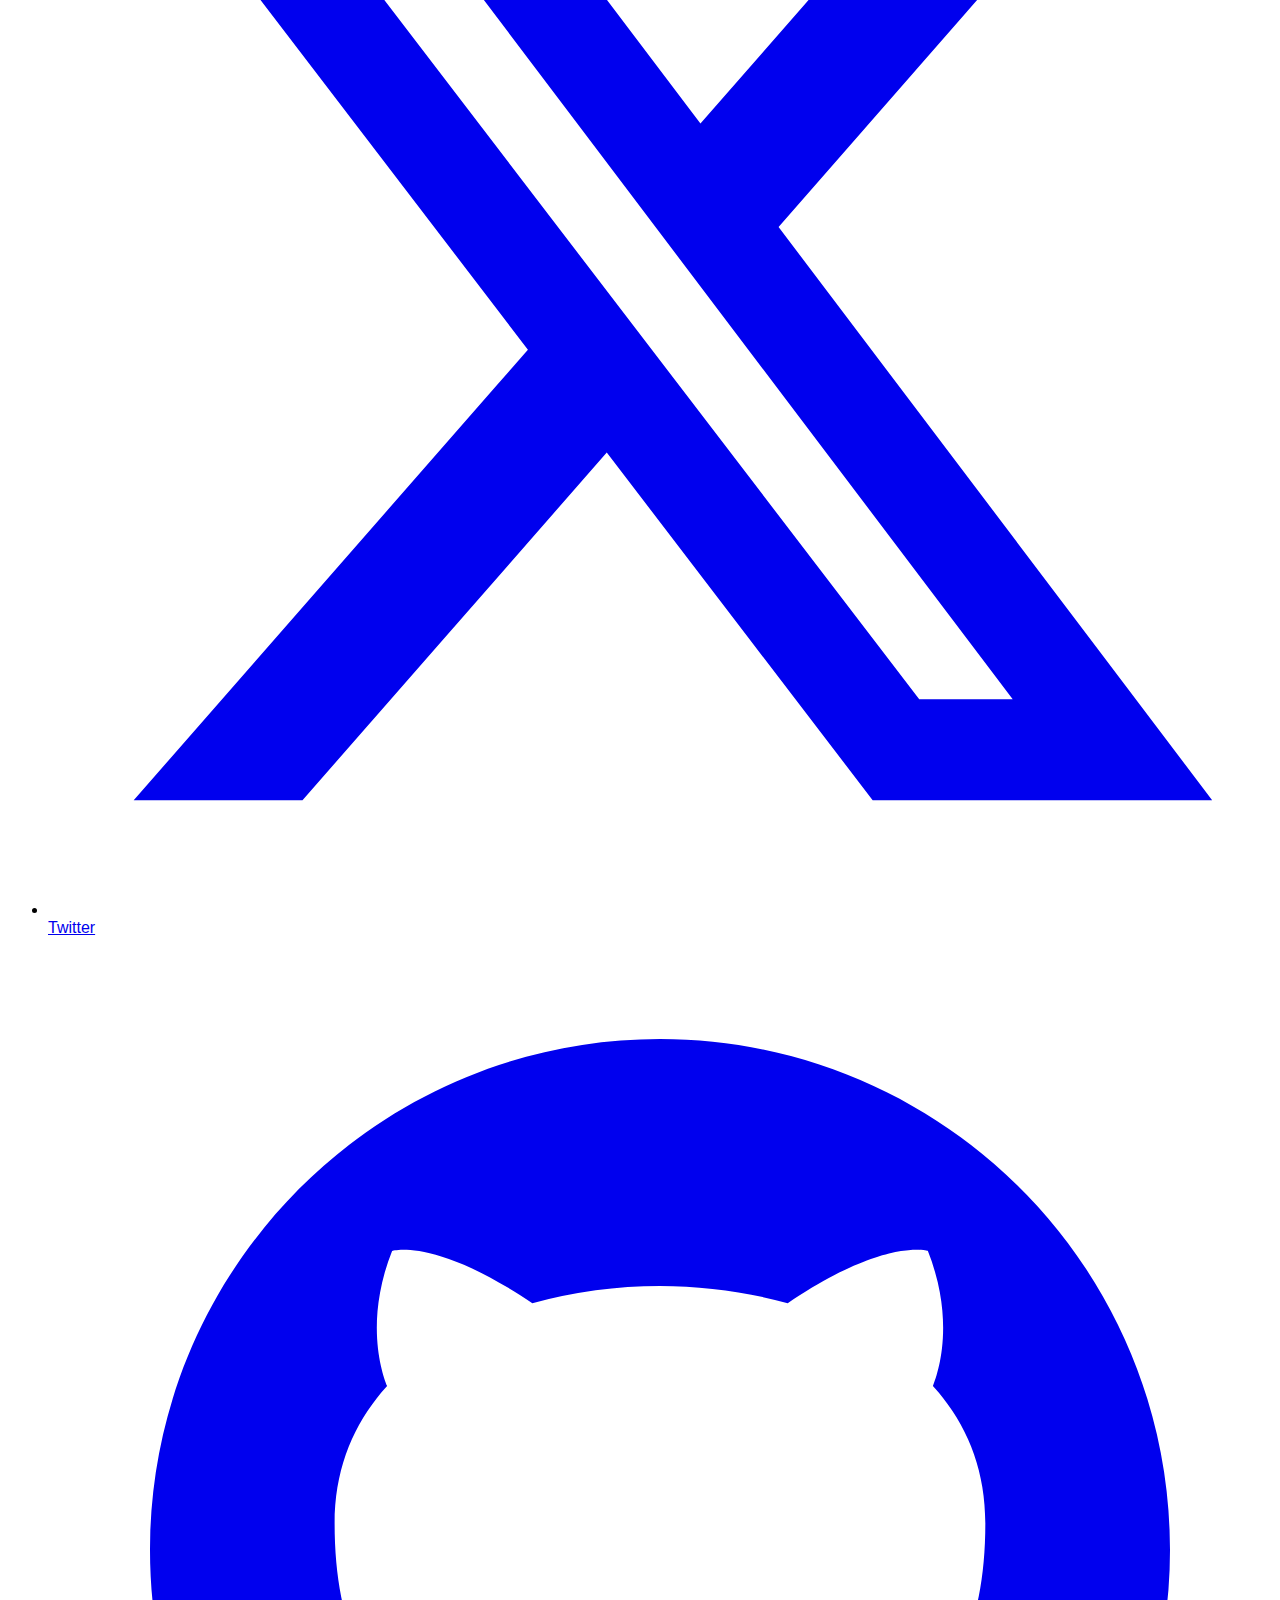
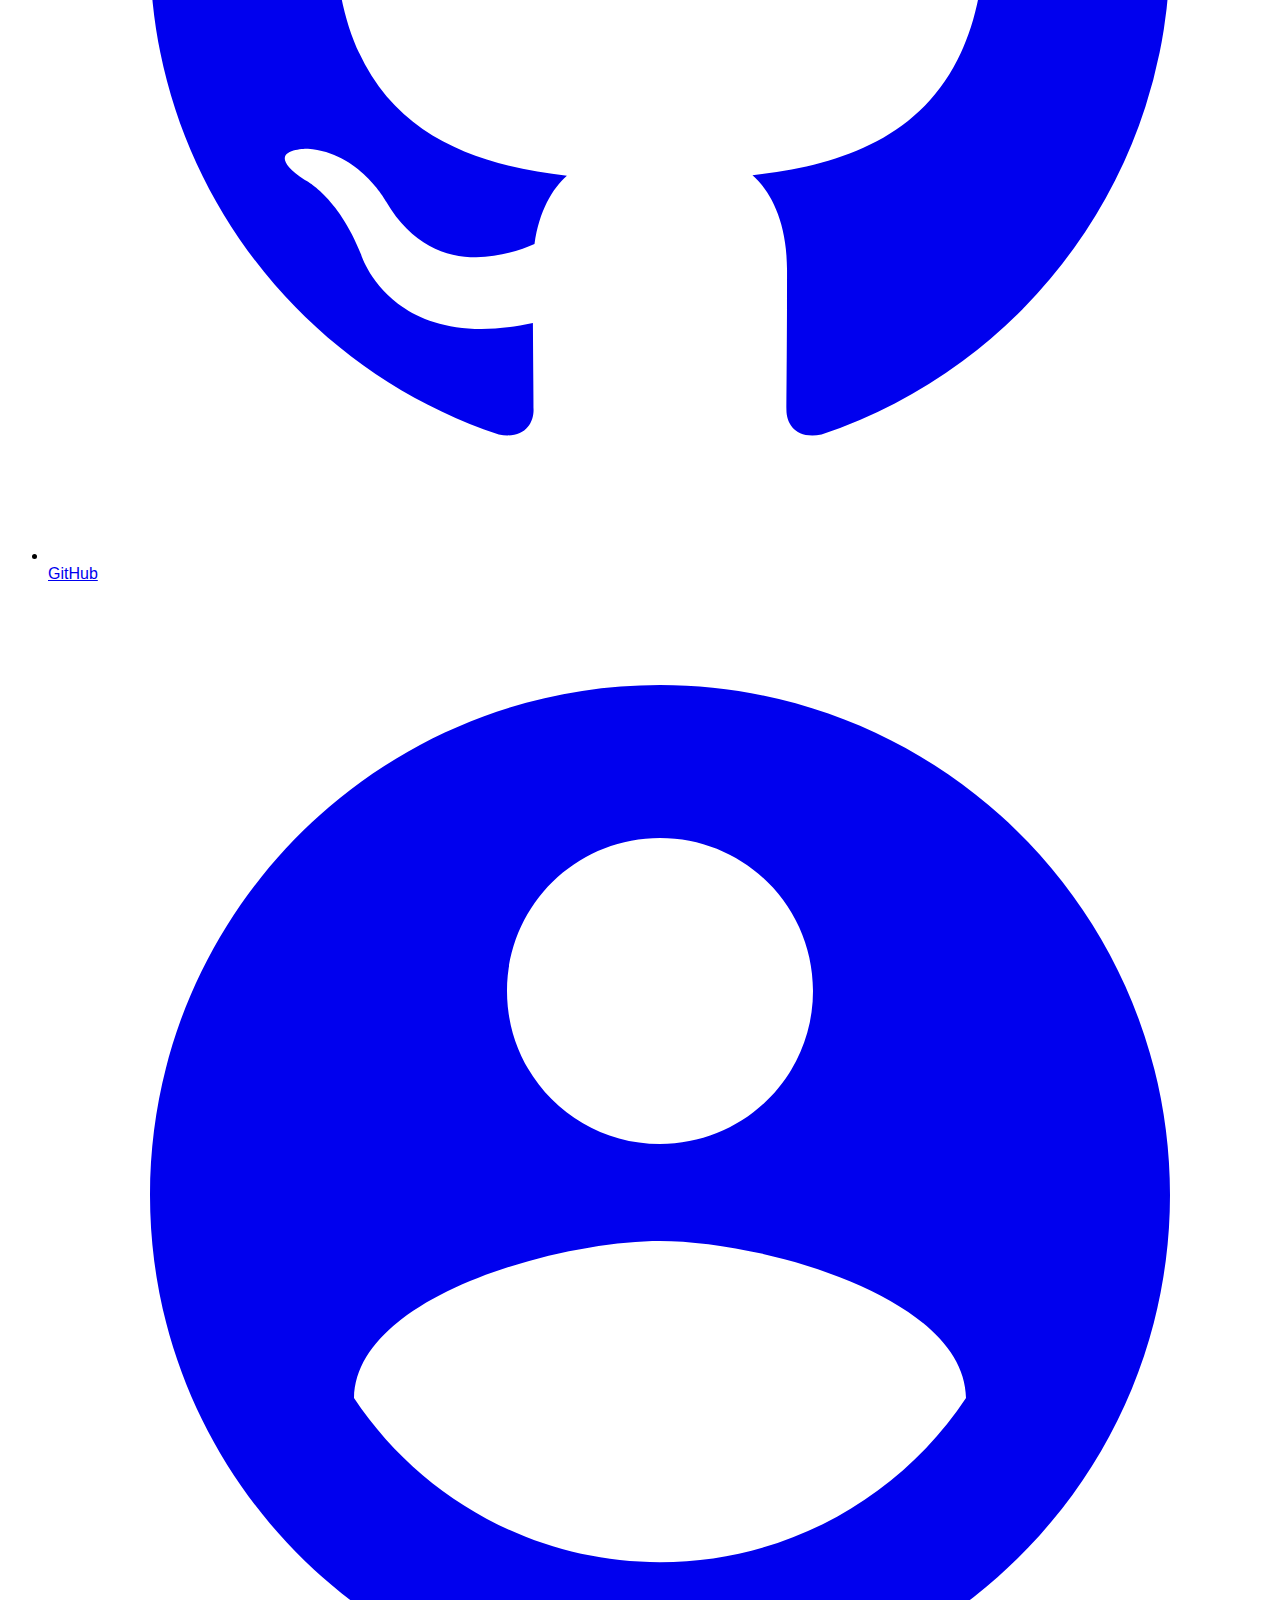
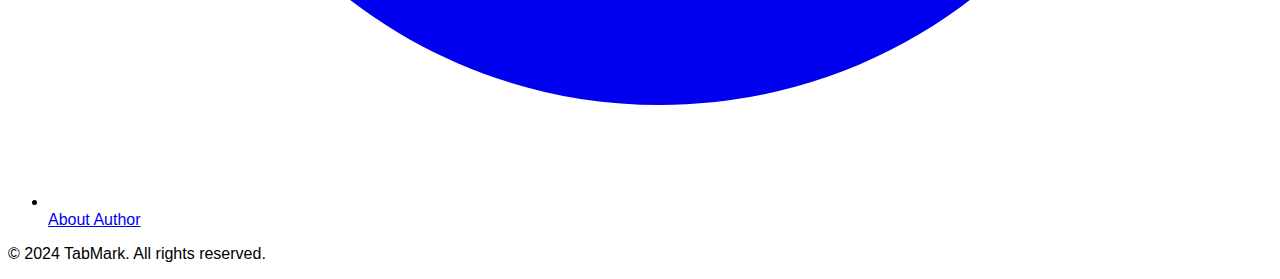
==== commit 72c31cf8: "优化" ====
--- a/en/index.html
+++ b/en/index.html
@@ -118,6 +118,7 @@
     <meta property="og:image" content="https://www.ainewtab.app/screenshot.png">
     <meta property="og:url" content="https://www.ainewtab.app/">
     <meta property="og:type" content="website">
+    <meta property="og:author" content="sowhale.me">
 
     <!-- Twitter Card tags -->
     <meta name="twitter:card" content="summary_large_image">
@@ -129,6 +130,9 @@
     <link rel="canonical" href="https://www.ainewtab.app/en/" />
     <link rel="alternate" hreflang="en" href="https://www.ainewtab.app/en/" />
     <link rel="alternate" hreflang="zh-CN" href="https://www.ainewtab.app/zh-cn/" />
+    <link rel="alternate" hreflang="zh-TW" href="https://www.ainewtab.app/zh-tw/" />
+    <link rel="alternate" hreflang="ja" href="https://www.ainewtab.app/ja/" />
+    <link rel="alternate" hreflang="x-default" href="https://www.ainewtab.app/en/" />
     <link rel="preconnect" href="https://fonts.gstatic.com" crossorigin>
     <link rel="preconnect" href="https://www.googletagmanager.com" crossorigin>
 
@@ -273,11 +277,21 @@
                                         <span class="astro-HAP4XUPI">LazyCat Bookmark Cleaner</span>
                                     </a>
                                 </li>
-                                <li class="astro-HAP4XUPI">
-                                    <a href="https://www.ainewtab.app/zh-cn/"
-                                        class="flex gap-2 font-semibold text-gray-700 transition hover:text-primary dark:text-white dark:hover:text-white md:px-4 astro-HAP4XUPI">
-                                        <span class="astro-HAP4XUPI">Chinese</span>
-                                    </a>
+                                <li class="astro-HAP4XUPI relative">
+                                    <div class="relative">
+                                        <select onchange="window.location.href=this.value"
+                                            class="appearance-none bg-transparent font-semibold text-gray-700 dark:text-white cursor-pointer pr-8 pl-4 py-2 rounded-lg focus:outline-none focus:ring-2 focus:ring-primary/20">
+                                            <option value="https://www.ainewtab.app/en/" selected>English</option>
+                                            <option value="https://www.ainewtab.app/zh-cn/">简体中文</option>
+                                            <option value="https://www.ainewtab.app/zh-tw/">繁體中文</option>
+                                            <option value="https://www.ainewtab.app/ja/">日本語</option>
+                                        </select>
+                                        <div class="pointer-events-none absolute inset-y-0 right-0 flex items-center pr-2">
+                                            <svg class="h-4 w-4 fill-current text-gray-700 dark:text-white" xmlns="http://www.w3.org/2000/svg" viewBox="0 0 20 20">
+                                                <path fill-rule="evenodd" d="M5.293 7.293a1 1 0 011.414 0L10 10.586l3.293-3.293a1 1 0 111.414 1.414l-4 4a1 1 0 01-1.414 0l-4-4a1 1 0 010-1.414z" clip-rule="evenodd"/>
+                                            </svg>
+                                        </div>
+                                    </div>
                                 </li>
                             </ul>
                         </div>
@@ -350,9 +364,8 @@
                                     Set Bookmarks as New Tab
                                 </h5>
                                 <p class="text-gray-600 dark:text-gray-300">
-                                    After installing the extension, you can choose your frequently used bookmark folders. Simply right-click and select "Set
-                                    Bookmark as Homepage" to quickly open the default bookmarks in a new tab.<br><br>
-                                    Supports bookmark drag-and-drop sorting, making bookmark management more personalized. The sidebar tree view helps you manage bookmark folders intuitively and find what you need quickly.
+                                    After installation, choose your frequently used bookmark folder. Simply right-click and select "Set as Homepage" to quickly access selected bookmarks in new tabs.<br><br>
+                                    Supports bookmark drag-and-drop sorting for personalized management. The sidebar's tree view provides intuitive folder management for quick content access.
                                 </p>
                             </div>
                         </div>
@@ -369,7 +382,7 @@
                                     AI Smart Search
                                 </h5>
                                 <p class="text-gray-600 dark:text-gray-300">
-                                    Use AI search directly in new tabs, quickly access Doubao, Kimi, Metaso, Felo, ChatGPT and more. Also supports classic search engines like Google and Bing. Arrange them freely to match your usage habits.
+                                    Use AI search directly in new tabs, with quick access to Doubao, Kimi, Metaso, Felo, ChatGPT, and more. Also supports traditional search engines like Google and Bing. Arrange them freely to match your preferences.
                                 </p>
                             </div>
                         </div>
